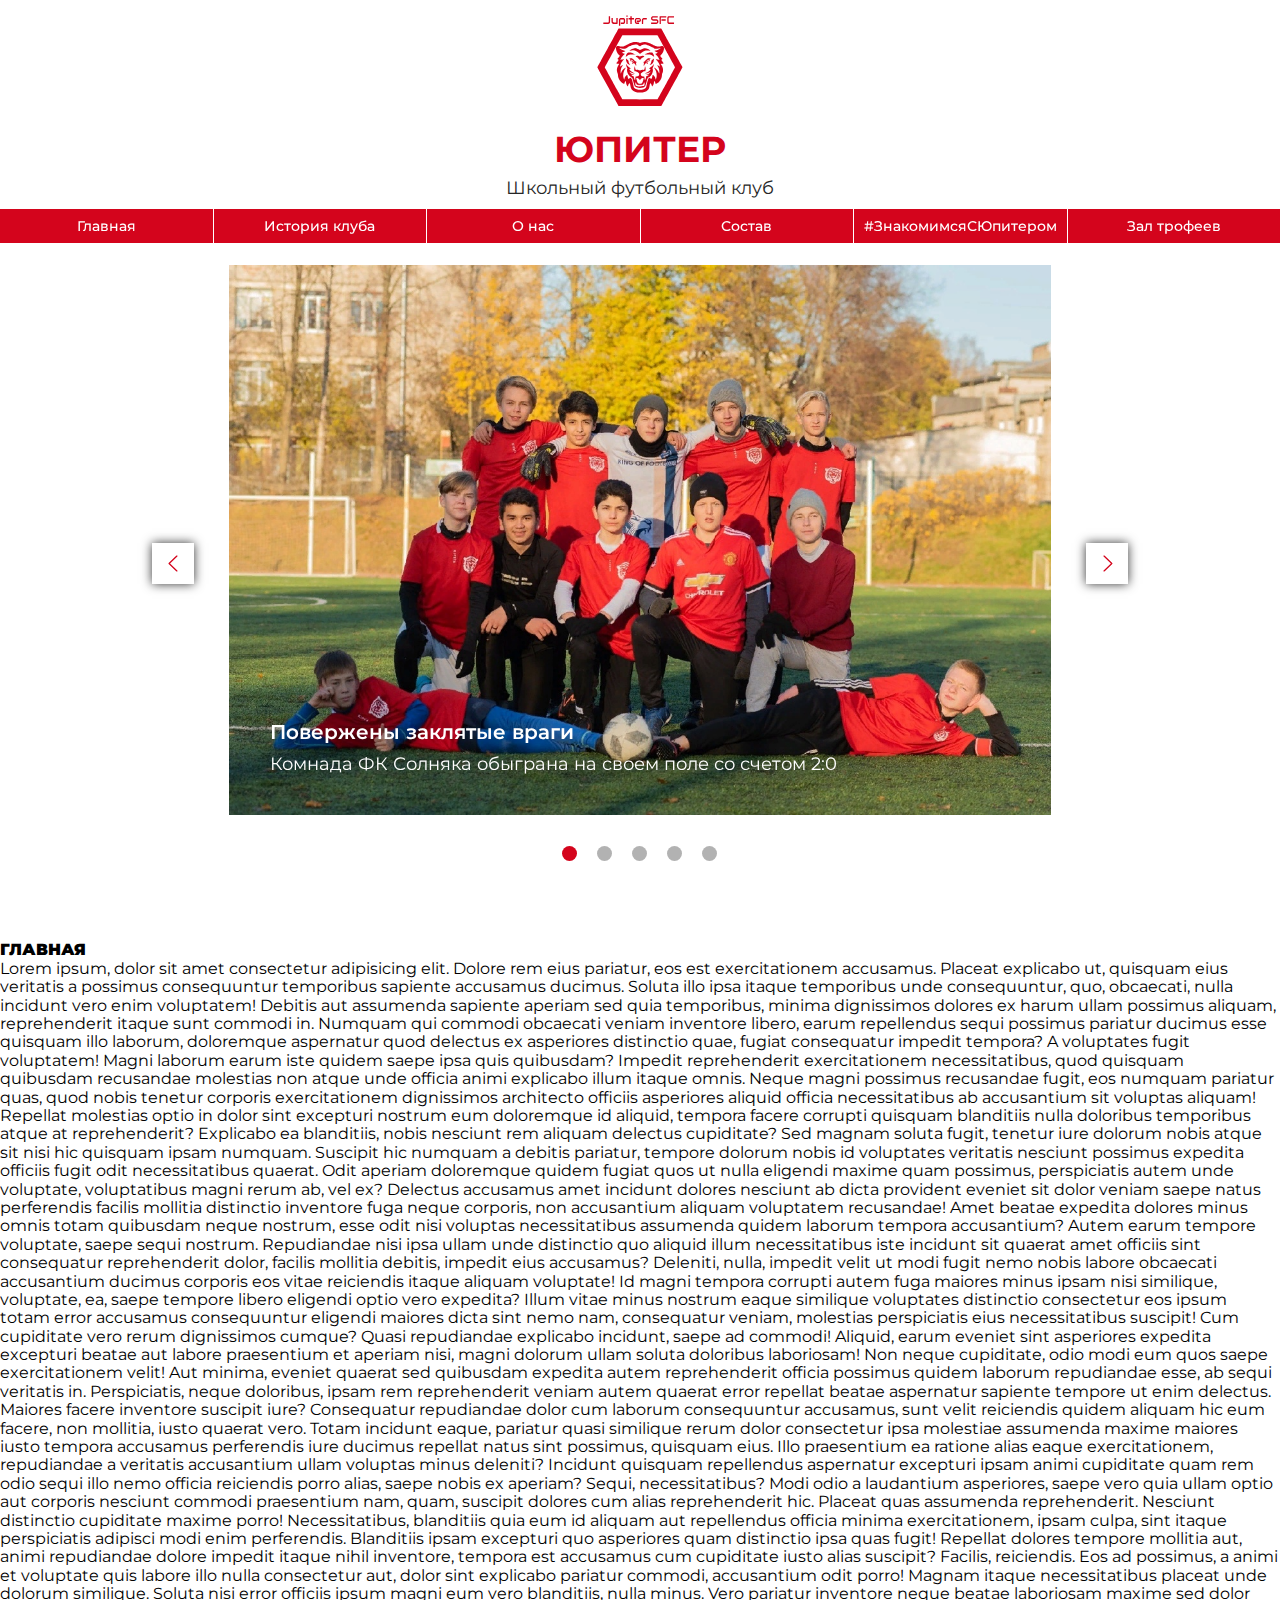
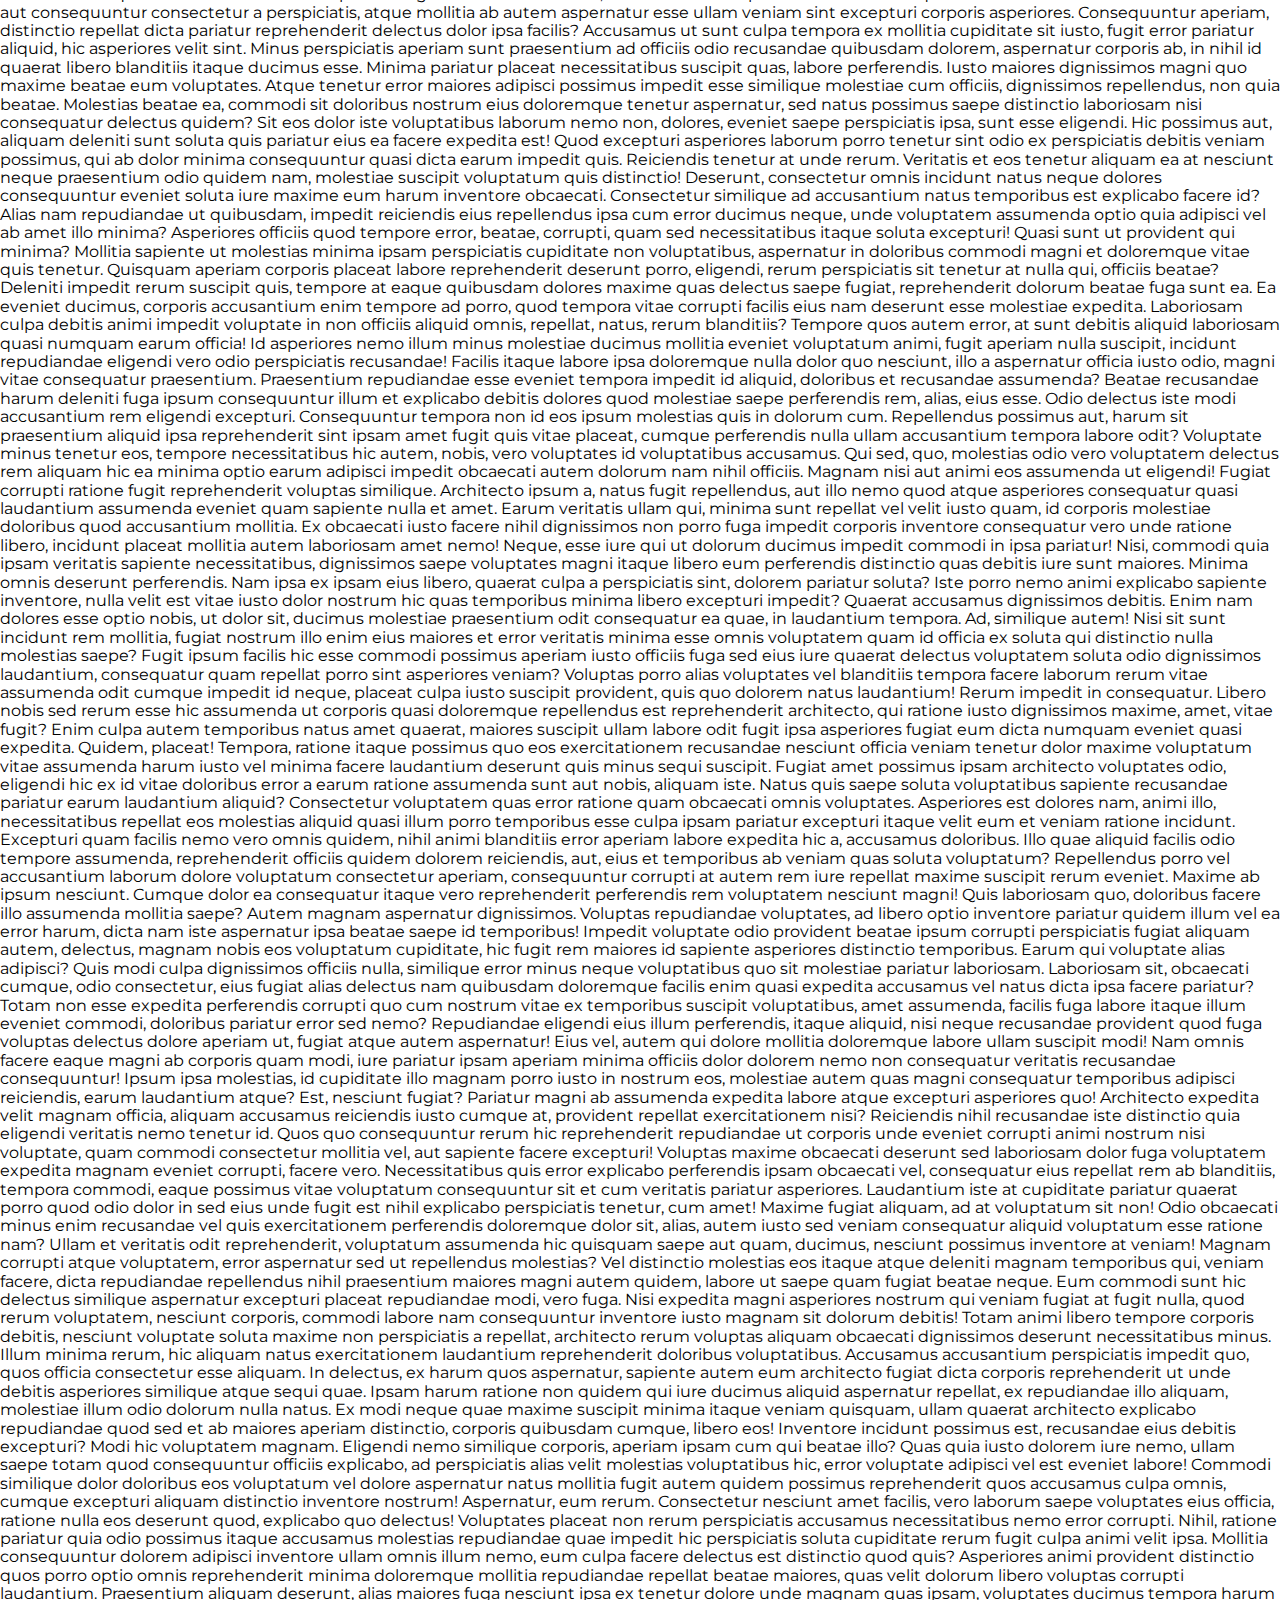
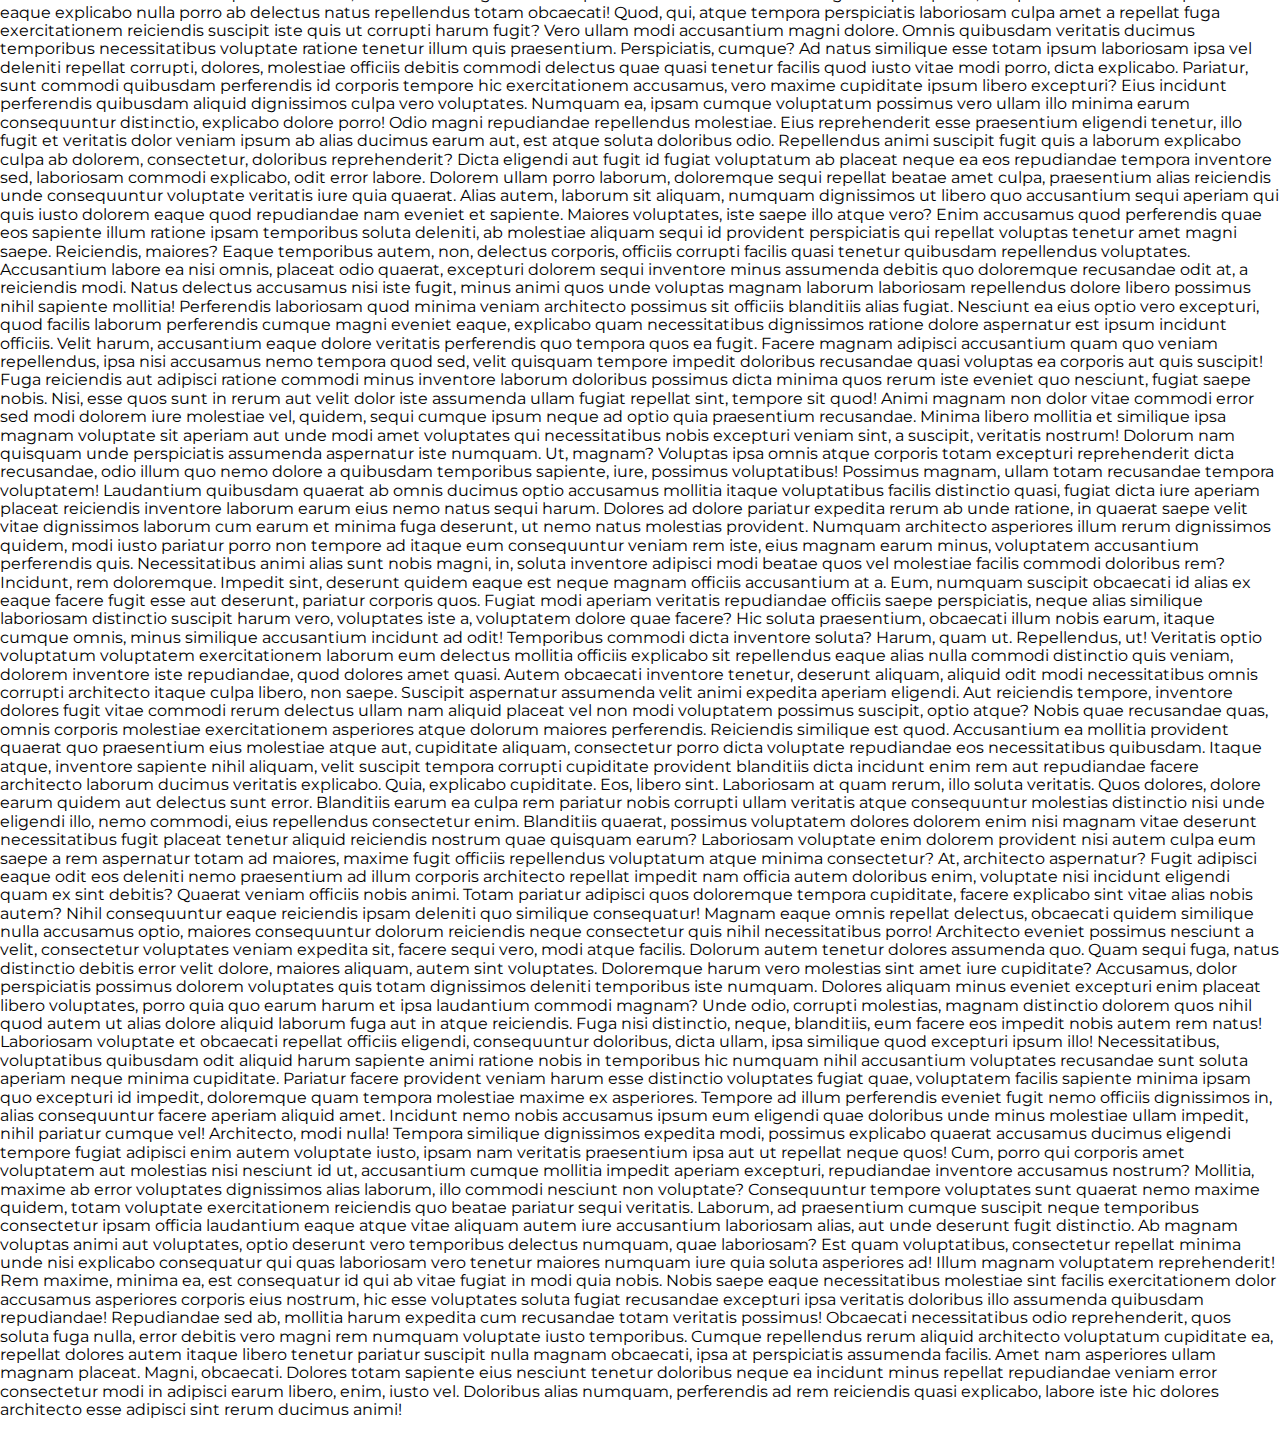
==== pages/main/index.html @ 7aaabe03 "Сделан и адаптирован слайдер" ====
<!DOCTYPE html>
<html lang="en">
<head>
   <meta charset="UTF-8">
   <meta name="viewport" content="width=device-width, initial-scale=1.0">
   <link href="https://fonts.googleapis.com/css2?family=Montserrat:wght@400;500;600&display=swap" rel="stylesheet">
   <link rel="stylesheet" href="../../css/style.css">
   <link rel="stylesheet" href="../../css/normalize.css">
   <title>ШФК "Юпитер"</title>
</head>
<body>

   <!-- Шапка -->
   <header class="header">
      <div class="container">
         <div class="header__content">
            <div class="header__logo">
               <img src="../../interface/header/images/main-logo.svg" alt='ШФК "Юпитер"'>
            </div>
            <div class="header__team-name">
               <h1>Юпитер</h1>
               <p>Школьный футбольный клуб</p>
            </div>
         </div>
      </div>
   </header>

   <!-- Навигационная панель -->
   <nav class="navbar">
      <div class="container">
         <div class="navbar__wrap">
            <div class="navbar__mobile">
               <div class="navbar__burger">
                 <span></span>
               </div>
               <div class="navbar__logo">
                  <img src="../../interface/navbar/burger-menu/images/navbar-logo.png" alt='ШФК "Юпитер"'>
               </div>
            </div>
            <div class="navbar__list">
               <a href="../main/index.html">Главная</a>
               <a href="../history/history.html">История клуба</a>
               <a href="../about/about.html">О нас</a>
               <a href="../squad/squad.html">Состав</a>
               <a href="../getting_to_know_Jupiter/getting_to_know_Jupiter.html"><div  class="navbar__big-text">#ЗнакомимсяСЮпитером</div><div class="navbar__small-text" title="#ЗнакомимсяСЮпитером">#Знакомимся...</div></a>
               <a href="../trophies/trophies.html">Зал трофеев</a>
            </div>
         </div>
      </div>
   </nav>

   <!-- Слайдер -->
   <section class="slider">
      <div class="container">
         <div class="slider__container">
            <img class="btn-left" src="images/left-arrow.svg" alt="Следующий слайд">
            <div class="slider__track">
               <div class="slider__item">
                  <a href="https://vk.com/wall-167960000_797" target="_blank">
                     <img data-lazy="images/slider_img-1.jpg" alt="">
                  </a>
                  <div class="slider__text">
                     <h1>Повержены заклятые враги</h1>
                     <span>Комнада ФК Солняка обыграна на своем поле со счетом 2:0</span>
                  </div>
               </div>
               <div class="slider__item">
                  <a href="https://vk.com/wall-167960000_797" target="_blank">
                     <img data-lazy="images/slider_img-2.jpg" alt="">
                  </a>       
                  <div class="slider__text">
                     <h1>Новость</h1>
                     <span>Текст</span>
                  </div>
               </div>
               <div class="slider__item">
                  <a href="https://vk.com/wall-167960000_797" target="_blank">
                     <img data-lazy="images/slider_img-3.jpg" alt="">
                  </a>        
                  <div class="slider__text">
                     <h1>Новость</h1>
                     <span>Текст</span>
                  </div>
               </div>
               <div class="slider__item">
                  <a href="https://vk.com/wall-167960000_797" target="_blank">
                     <img data-lazy="images/slider_img-4.jpg" alt="">
                  </a>
                  <div class="slider__text">
                     <h1>Новость</h1>
                     <span>Текст</span>
                  </div>
               </div>
               <div class="slider__item">
                  <a href="https://vk.com/wall-167960000_797" target="_blank">
                     <img data-lazy="images/slider_img-5.jpg" alt="">
                  </a>
                  <div class="slider__text">
                     <h1>Новость</h1>
                     <span>Текст</span>
                  </div>
               </div>
            </div>
            <img class="btn-right" src="images/right-arrow.svg" alt="Предыдущий слайд">
         </div>
         <div class="slider__dots-wrapper"></div>
      </div>
   </section>

   <p style="display: block; padding-top: 80px; margin-top: 0;"><b><b><b>ГЛАВНАЯ</b></b></b><br>Lorem ipsum, dolor sit amet consectetur adipisicing elit. Dolore rem eius pariatur, eos est exercitationem accusamus. Placeat explicabo ut, quisquam eius veritatis a possimus consequuntur temporibus sapiente accusamus ducimus. Soluta illo ipsa itaque temporibus unde consequuntur, quo, obcaecati, nulla incidunt vero enim voluptatem! Debitis aut assumenda sapiente aperiam sed quia temporibus, minima dignissimos dolores ex harum ullam possimus aliquam, reprehenderit itaque sunt commodi in. Numquam qui commodi obcaecati veniam inventore libero, earum repellendus sequi possimus pariatur ducimus esse quisquam illo laborum, doloremque aspernatur quod delectus ex asperiores distinctio quae, fugiat consequatur impedit tempora? A voluptates fugit voluptatem! Magni laborum earum iste quidem saepe ipsa quis quibusdam? Impedit reprehenderit exercitationem necessitatibus, quod quisquam quibusdam recusandae molestias non atque unde officia animi explicabo illum itaque omnis. Neque magni possimus recusandae fugit, eos numquam pariatur quas, quod nobis tenetur corporis exercitationem dignissimos architecto officiis asperiores aliquid officia necessitatibus ab accusantium sit voluptas aliquam! Repellat molestias optio in dolor sint excepturi nostrum eum doloremque id aliquid, tempora facere corrupti quisquam blanditiis nulla doloribus temporibus atque at reprehenderit? Explicabo ea blanditiis, nobis nesciunt rem aliquam delectus cupiditate? Sed magnam soluta fugit, tenetur iure dolorum nobis atque sit nisi hic quisquam ipsam numquam. Suscipit hic numquam a debitis pariatur, tempore dolorum nobis id voluptates veritatis nesciunt possimus expedita officiis fugit odit necessitatibus quaerat. Odit aperiam doloremque quidem fugiat quos ut nulla eligendi maxime quam possimus, perspiciatis autem unde voluptate, voluptatibus magni rerum ab, vel ex? Delectus accusamus amet incidunt dolores nesciunt ab dicta provident eveniet sit dolor veniam saepe natus perferendis facilis mollitia distinctio inventore fuga neque corporis, non accusantium aliquam voluptatem recusandae! Amet beatae expedita dolores minus omnis totam quibusdam neque nostrum, esse odit nisi voluptas necessitatibus assumenda quidem laborum tempora accusantium? Autem earum tempore voluptate, saepe sequi nostrum. Repudiandae nisi ipsa ullam unde distinctio quo aliquid illum necessitatibus iste incidunt sit quaerat amet officiis sint consequatur reprehenderit dolor, facilis mollitia debitis, impedit eius accusamus? Deleniti, nulla, impedit velit ut modi fugit nemo nobis labore obcaecati accusantium ducimus corporis eos vitae reiciendis itaque aliquam voluptate! Id magni tempora corrupti autem fuga maiores minus ipsam nisi similique, voluptate, ea, saepe tempore libero eligendi optio vero expedita? Illum vitae minus nostrum eaque similique voluptates distinctio consectetur eos ipsum totam error accusamus consequuntur eligendi maiores dicta sint nemo nam, consequatur veniam, molestias perspiciatis eius necessitatibus suscipit! Cum cupiditate vero rerum dignissimos cumque? Quasi repudiandae explicabo incidunt, saepe ad commodi! Aliquid, earum eveniet sint asperiores expedita excepturi beatae aut labore praesentium et aperiam nisi, magni dolorum ullam soluta doloribus laboriosam! Non neque cupiditate, odio modi eum quos saepe exercitationem velit! Aut minima, eveniet quaerat sed quibusdam expedita autem reprehenderit officia possimus quidem laborum repudiandae esse, ab sequi veritatis in. Perspiciatis, neque doloribus, ipsam rem reprehenderit veniam autem quaerat error repellat beatae aspernatur sapiente tempore ut enim delectus. Maiores facere inventore suscipit iure? Consequatur repudiandae dolor cum laborum consequuntur accusamus, sunt velit reiciendis quidem aliquam hic eum facere, non mollitia, iusto quaerat vero. Totam incidunt eaque, pariatur quasi similique rerum dolor consectetur ipsa molestiae assumenda maxime maiores iusto tempora accusamus perferendis iure ducimus repellat natus sint possimus, quisquam eius. Illo praesentium ea ratione alias eaque exercitationem, repudiandae a veritatis accusantium ullam voluptas minus deleniti? Incidunt quisquam repellendus aspernatur excepturi ipsam animi cupiditate quam rem odio sequi illo nemo officia reiciendis porro alias, saepe nobis ex aperiam? Sequi, necessitatibus? Modi odio a laudantium asperiores, saepe vero quia ullam optio aut corporis nesciunt commodi praesentium nam, quam, suscipit dolores cum alias reprehenderit hic. Placeat quas assumenda reprehenderit. Nesciunt distinctio cupiditate maxime porro! Necessitatibus, blanditiis quia eum id aliquam aut repellendus officia minima exercitationem, ipsam culpa, sint itaque perspiciatis adipisci modi enim perferendis. Blanditiis ipsam excepturi quo asperiores quam distinctio ipsa quas fugit! Repellat dolores tempore mollitia aut, animi repudiandae dolore impedit itaque nihil inventore, tempora est accusamus cum cupiditate iusto alias suscipit? Facilis, reiciendis. Eos ad possimus, a animi et voluptate quis labore illo nulla consectetur aut, dolor sint explicabo pariatur commodi, accusantium odit porro! Magnam itaque necessitatibus placeat unde dolorum similique. Soluta nisi error officiis ipsum magni eum vero blanditiis, nulla minus. Vero pariatur inventore neque beatae laboriosam maxime sed dolor aut consequuntur consectetur a perspiciatis, atque mollitia ab autem aspernatur esse ullam veniam sint excepturi corporis asperiores. Consequuntur aperiam, distinctio repellat dicta pariatur reprehenderit delectus dolor ipsa facilis? Accusamus ut sunt culpa tempora ex mollitia cupiditate sit iusto, fugit error pariatur aliquid, hic asperiores velit sint. Minus perspiciatis aperiam sunt praesentium ad officiis odio recusandae quibusdam dolorem, aspernatur corporis ab, in nihil id quaerat libero blanditiis itaque ducimus esse. Minima pariatur placeat necessitatibus suscipit quas, labore perferendis. Iusto maiores dignissimos magni quo maxime beatae eum voluptates. Atque tenetur error maiores adipisci possimus impedit esse similique molestiae cum officiis, dignissimos repellendus, non quia beatae. Molestias beatae ea, commodi sit doloribus nostrum eius doloremque tenetur aspernatur, sed natus possimus saepe distinctio laboriosam nisi consequatur delectus quidem? Sit eos dolor iste voluptatibus laborum nemo non, dolores, eveniet saepe perspiciatis ipsa, sunt esse eligendi. Hic possimus aut, aliquam deleniti sunt soluta quis pariatur eius ea facere expedita est! Quod excepturi asperiores laborum porro tenetur sint odio ex perspiciatis debitis veniam possimus, qui ab dolor minima consequuntur quasi dicta earum impedit quis. Reiciendis tenetur at unde rerum. Veritatis et eos tenetur aliquam ea at nesciunt neque praesentium odio quidem nam, molestiae suscipit voluptatum quis distinctio! Deserunt, consectetur omnis incidunt natus neque dolores consequuntur eveniet soluta iure maxime eum harum inventore obcaecati. Consectetur similique ad accusantium natus temporibus est explicabo facere id? Alias nam repudiandae ut quibusdam, impedit reiciendis eius repellendus ipsa cum error ducimus neque, unde voluptatem assumenda optio quia adipisci vel ab amet illo minima? Asperiores officiis quod tempore error, beatae, corrupti, quam sed necessitatibus itaque soluta excepturi! Quasi sunt ut provident qui minima? Mollitia sapiente ut molestias minima ipsam perspiciatis cupiditate non voluptatibus, aspernatur in doloribus commodi magni et doloremque vitae quis tenetur. Quisquam aperiam corporis placeat labore reprehenderit deserunt porro, eligendi, rerum perspiciatis sit tenetur at nulla qui, officiis beatae? Deleniti impedit rerum suscipit quis, tempore at eaque quibusdam dolores maxime quas delectus saepe fugiat, reprehenderit dolorum beatae fuga sunt ea. Ea eveniet ducimus, corporis accusantium enim tempore ad porro, quod tempora vitae corrupti facilis eius nam deserunt esse molestiae expedita. Laboriosam culpa debitis animi impedit voluptate in non officiis aliquid omnis, repellat, natus, rerum blanditiis? Tempore quos autem error, at sunt debitis aliquid laboriosam quasi numquam earum officia! Id asperiores nemo illum minus molestiae ducimus mollitia eveniet voluptatum animi, fugit aperiam nulla suscipit, incidunt repudiandae eligendi vero odio perspiciatis recusandae! Facilis itaque labore ipsa doloremque nulla dolor quo nesciunt, illo a aspernatur officia iusto odio, magni vitae consequatur praesentium. Praesentium repudiandae esse eveniet tempora impedit id aliquid, doloribus et recusandae assumenda? Beatae recusandae harum deleniti fuga ipsum consequuntur illum et explicabo debitis dolores quod molestiae saepe perferendis rem, alias, eius esse. Odio delectus iste modi accusantium rem eligendi excepturi. Consequuntur tempora non id eos ipsum molestias quis in dolorum cum. Repellendus possimus aut, harum sit praesentium aliquid ipsa reprehenderit sint ipsam amet fugit quis vitae placeat, cumque perferendis nulla ullam accusantium tempora labore odit? Voluptate minus tenetur eos, tempore necessitatibus hic autem, nobis, vero voluptates id voluptatibus accusamus. Qui sed, quo, molestias odio vero voluptatem delectus rem aliquam hic ea minima optio earum adipisci impedit obcaecati autem dolorum nam nihil officiis. Magnam nisi aut animi eos assumenda ut eligendi! Fugiat corrupti ratione fugit reprehenderit voluptas similique. Architecto ipsum a, natus fugit repellendus, aut illo nemo quod atque asperiores consequatur quasi laudantium assumenda eveniet quam sapiente nulla et amet. Earum veritatis ullam qui, minima sunt repellat vel velit iusto quam, id corporis molestiae doloribus quod accusantium mollitia. Ex obcaecati iusto facere nihil dignissimos non porro fuga impedit corporis inventore consequatur vero unde ratione libero, incidunt placeat mollitia autem laboriosam amet nemo! Neque, esse iure qui ut dolorum ducimus impedit commodi in ipsa pariatur! Nisi, commodi quia ipsam veritatis sapiente necessitatibus, dignissimos saepe voluptates magni itaque libero eum perferendis distinctio quas debitis iure sunt maiores. Minima omnis deserunt perferendis. Nam ipsa ex ipsam eius libero, quaerat culpa a perspiciatis sint, dolorem pariatur soluta? Iste porro nemo animi explicabo sapiente inventore, nulla velit est vitae iusto dolor nostrum hic quas temporibus minima libero excepturi impedit? Quaerat accusamus dignissimos debitis. Enim nam dolores esse optio nobis, ut dolor sit, ducimus molestiae praesentium odit consequatur ea quae, in laudantium tempora. Ad, similique autem! Nisi sit sunt incidunt rem mollitia, fugiat nostrum illo enim eius maiores et error veritatis minima esse omnis voluptatem quam id officia ex soluta qui distinctio nulla molestias saepe? Fugit ipsum facilis hic esse commodi possimus aperiam iusto officiis fuga sed eius iure quaerat delectus voluptatem soluta odio dignissimos laudantium, consequatur quam repellat porro sint asperiores veniam? Voluptas porro alias voluptates vel blanditiis tempora facere laborum rerum vitae assumenda odit cumque impedit id neque, placeat culpa iusto suscipit provident, quis quo dolorem natus laudantium! Rerum impedit in consequatur. Libero nobis sed rerum esse hic assumenda ut corporis quasi doloremque repellendus est reprehenderit architecto, qui ratione iusto dignissimos maxime, amet, vitae fugit? Enim culpa autem temporibus natus amet quaerat, maiores suscipit ullam labore odit fugit ipsa asperiores fugiat eum dicta numquam eveniet quasi expedita. Quidem, placeat! Tempora, ratione itaque possimus quo eos exercitationem recusandae nesciunt officia veniam tenetur dolor maxime voluptatum vitae assumenda harum iusto vel minima facere laudantium deserunt quis minus sequi suscipit. Fugiat amet possimus ipsam architecto voluptates odio, eligendi hic ex id vitae doloribus error a earum ratione assumenda sunt aut nobis, aliquam iste. Natus quis saepe soluta voluptatibus sapiente recusandae pariatur earum laudantium aliquid? Consectetur voluptatem quas error ratione quam obcaecati omnis voluptates. Asperiores est dolores nam, animi illo, necessitatibus repellat eos molestias aliquid quasi illum porro temporibus esse culpa ipsam pariatur excepturi itaque velit eum et veniam ratione incidunt. Excepturi quam facilis nemo vero omnis quidem, nihil animi blanditiis error aperiam labore expedita hic a, accusamus doloribus. Illo quae aliquid facilis odio tempore assumenda, reprehenderit officiis quidem dolorem reiciendis, aut, eius et temporibus ab veniam quas soluta voluptatum? Repellendus porro vel accusantium laborum dolore voluptatum consectetur aperiam, consequuntur corrupti at autem rem iure repellat maxime suscipit rerum eveniet. Maxime ab ipsum nesciunt. Cumque dolor ea consequatur itaque vero reprehenderit perferendis rem voluptatem nesciunt magni! Quis laboriosam quo, doloribus facere illo assumenda mollitia saepe? Autem magnam aspernatur dignissimos. Voluptas repudiandae voluptates, ad libero optio inventore pariatur quidem illum vel ea error harum, dicta nam iste aspernatur ipsa beatae saepe id temporibus! Impedit voluptate odio provident beatae ipsum corrupti perspiciatis fugiat aliquam autem, delectus, magnam nobis eos voluptatum cupiditate, hic fugit rem maiores id sapiente asperiores distinctio temporibus. Earum qui voluptate alias adipisci? Quis modi culpa dignissimos officiis nulla, similique error minus neque voluptatibus quo sit molestiae pariatur laboriosam. Laboriosam sit, obcaecati cumque, odio consectetur, eius fugiat alias delectus nam quibusdam doloremque facilis enim quasi expedita accusamus vel natus dicta ipsa facere pariatur? Totam non esse expedita perferendis corrupti quo cum nostrum vitae ex temporibus suscipit voluptatibus, amet assumenda, facilis fuga labore itaque illum eveniet commodi, doloribus pariatur error sed nemo? Repudiandae eligendi eius illum perferendis, itaque aliquid, nisi neque recusandae provident quod fuga voluptas delectus dolore aperiam ut, fugiat atque autem aspernatur! Eius vel, autem qui dolore mollitia doloremque labore ullam suscipit modi! Nam omnis facere eaque magni ab corporis quam modi, iure pariatur ipsam aperiam minima officiis dolor dolorem nemo non consequatur veritatis recusandae consequuntur! Ipsum ipsa molestias, id cupiditate illo magnam porro iusto in nostrum eos, molestiae autem quas magni consequatur temporibus adipisci reiciendis, earum laudantium atque? Est, nesciunt fugiat? Pariatur magni ab assumenda expedita labore atque excepturi asperiores quo! Architecto expedita velit magnam officia, aliquam accusamus reiciendis iusto cumque at, provident repellat exercitationem nisi? Reiciendis nihil recusandae iste distinctio quia eligendi veritatis nemo tenetur id. Quos quo consequuntur rerum hic reprehenderit repudiandae ut corporis unde eveniet corrupti animi nostrum nisi voluptate, quam commodi consectetur mollitia vel, aut sapiente facere excepturi! Voluptas maxime obcaecati deserunt sed laboriosam dolor fuga voluptatem expedita magnam eveniet corrupti, facere vero. Necessitatibus quis error explicabo perferendis ipsam obcaecati vel, consequatur eius repellat rem ab blanditiis, tempora commodi, eaque possimus vitae voluptatum consequuntur sit et cum veritatis pariatur asperiores. Laudantium iste at cupiditate pariatur quaerat porro quod odio dolor in sed eius unde fugit est nihil explicabo perspiciatis tenetur, cum amet! Maxime fugiat aliquam, ad at voluptatum sit non! Odio obcaecati minus enim recusandae vel quis exercitationem perferendis doloremque dolor sit, alias, autem iusto sed veniam consequatur aliquid voluptatum esse ratione nam? Ullam et veritatis odit reprehenderit, voluptatum assumenda hic quisquam saepe aut quam, ducimus, nesciunt possimus inventore at veniam! Magnam corrupti atque voluptatem, error aspernatur sed ut repellendus molestias? Vel distinctio molestias eos itaque atque deleniti magnam temporibus qui, veniam facere, dicta repudiandae repellendus nihil praesentium maiores magni autem quidem, labore ut saepe quam fugiat beatae neque. Eum commodi sunt hic delectus similique aspernatur excepturi placeat repudiandae modi, vero fuga. Nisi expedita magni asperiores nostrum qui veniam fugiat at fugit nulla, quod rerum voluptatem, nesciunt corporis, commodi labore nam consequuntur inventore iusto magnam sit dolorum debitis! Totam animi libero tempore corporis debitis, nesciunt voluptate soluta maxime non perspiciatis a repellat, architecto rerum voluptas aliquam obcaecati dignissimos deserunt necessitatibus minus. Illum minima rerum, hic aliquam natus exercitationem laudantium reprehenderit doloribus voluptatibus. Accusamus accusantium perspiciatis impedit quo, quos officia consectetur esse aliquam. In delectus, ex harum quos aspernatur, sapiente autem eum architecto fugiat dicta corporis reprehenderit ut unde debitis asperiores similique atque sequi quae. Ipsam harum ratione non quidem qui iure ducimus aliquid aspernatur repellat, ex repudiandae illo aliquam, molestiae illum odio dolorum nulla natus. Ex modi neque quae maxime suscipit minima itaque veniam quisquam, ullam quaerat architecto explicabo repudiandae quod sed et ab maiores aperiam distinctio, corporis quibusdam cumque, libero eos! Inventore incidunt possimus est, recusandae eius debitis excepturi? Modi hic voluptatem magnam. Eligendi nemo similique corporis, aperiam ipsam cum qui beatae illo? Quas quia iusto dolorem iure nemo, ullam saepe totam quod consequuntur officiis explicabo, ad perspiciatis alias velit molestias voluptatibus hic, error voluptate adipisci vel est eveniet labore! Commodi similique dolor doloribus eos voluptatum vel dolore aspernatur natus mollitia fugit autem quidem possimus reprehenderit quos accusamus culpa omnis, cumque excepturi aliquam distinctio inventore nostrum! Aspernatur, eum rerum. Consectetur nesciunt amet facilis, vero laborum saepe voluptates eius officia, ratione nulla eos deserunt quod, explicabo quo delectus! Voluptates placeat non rerum perspiciatis accusamus necessitatibus nemo error corrupti. Nihil, ratione pariatur quia odio possimus itaque accusamus molestias repudiandae quae impedit hic perspiciatis soluta cupiditate rerum fugit culpa animi velit ipsa. Mollitia consequuntur dolorem adipisci inventore ullam omnis illum nemo, eum culpa facere delectus est distinctio quod quis? Asperiores animi provident distinctio quos porro optio omnis reprehenderit minima doloremque mollitia repudiandae repellat beatae maiores, quas velit dolorum libero voluptas corrupti laudantium. Praesentium aliquam deserunt, alias maiores fuga nesciunt ipsa ex tenetur dolore unde magnam quas ipsam, voluptates ducimus tempora harum eaque explicabo nulla porro ab delectus natus repellendus totam obcaecati! Quod, qui, atque tempora perspiciatis laboriosam culpa amet a repellat fuga exercitationem reiciendis suscipit iste quis ut corrupti harum fugit? Vero ullam modi accusantium magni dolore. Omnis quibusdam veritatis ducimus temporibus necessitatibus voluptate ratione tenetur illum quis praesentium. Perspiciatis, cumque? Ad natus similique esse totam ipsum laboriosam ipsa vel deleniti repellat corrupti, dolores, molestiae officiis debitis commodi delectus quae quasi tenetur facilis quod iusto vitae modi porro, dicta explicabo. Pariatur, sunt commodi quibusdam perferendis id corporis tempore hic exercitationem accusamus, vero maxime cupiditate ipsum libero excepturi? Eius incidunt perferendis quibusdam aliquid dignissimos culpa vero voluptates. Numquam ea, ipsam cumque voluptatum possimus vero ullam illo minima earum consequuntur distinctio, explicabo dolore porro! Odio magni repudiandae repellendus molestiae. Eius reprehenderit esse praesentium eligendi tenetur, illo fugit et veritatis dolor veniam ipsum ab alias ducimus earum aut, est atque soluta doloribus odio. Repellendus animi suscipit fugit quis a laborum explicabo culpa ab dolorem, consectetur, doloribus reprehenderit? Dicta eligendi aut fugit id fugiat voluptatum ab placeat neque ea eos repudiandae tempora inventore sed, laboriosam commodi explicabo, odit error labore. Dolorem ullam porro laborum, doloremque sequi repellat beatae amet culpa, praesentium alias reiciendis unde consequuntur voluptate veritatis iure quia quaerat. Alias autem, laborum sit aliquam, numquam dignissimos ut libero quo accusantium sequi aperiam qui quis iusto dolorem eaque quod repudiandae nam eveniet et sapiente. Maiores voluptates, iste saepe illo atque vero? Enim accusamus quod perferendis quae eos sapiente illum ratione ipsam temporibus soluta deleniti, ab molestiae aliquam sequi id provident perspiciatis qui repellat voluptas tenetur amet magni saepe. Reiciendis, maiores? Eaque temporibus autem, non, delectus corporis, officiis corrupti facilis quasi tenetur quibusdam repellendus voluptates. Accusantium labore ea nisi omnis, placeat odio quaerat, excepturi dolorem sequi inventore minus assumenda debitis quo doloremque recusandae odit at, a reiciendis modi. Natus delectus accusamus nisi iste fugit, minus animi quos unde voluptas magnam laborum laboriosam repellendus dolore libero possimus nihil sapiente mollitia! Perferendis laboriosam quod minima veniam architecto possimus sit officiis blanditiis alias fugiat. Nesciunt ea eius optio vero excepturi, quod facilis laborum perferendis cumque magni eveniet eaque, explicabo quam necessitatibus dignissimos ratione dolore aspernatur est ipsum incidunt officiis. Velit harum, accusantium eaque dolore veritatis perferendis quo tempora quos ea fugit. Facere magnam adipisci accusantium quam quo veniam repellendus, ipsa nisi accusamus nemo tempora quod sed, velit quisquam tempore impedit doloribus recusandae quasi voluptas ea corporis aut quis suscipit! Fuga reiciendis aut adipisci ratione commodi minus inventore laborum doloribus possimus dicta minima quos rerum iste eveniet quo nesciunt, fugiat saepe nobis. Nisi, esse quos sunt in rerum aut velit dolor iste assumenda ullam fugiat repellat sint, tempore sit quod! Animi magnam non dolor vitae commodi error sed modi dolorem iure molestiae vel, quidem, sequi cumque ipsum neque ad optio quia praesentium recusandae. Minima libero mollitia et similique ipsa magnam voluptate sit aperiam aut unde modi amet voluptates qui necessitatibus nobis excepturi veniam sint, a suscipit, veritatis nostrum! Dolorum nam quisquam unde perspiciatis assumenda aspernatur iste numquam. Ut, magnam? Voluptas ipsa omnis atque corporis totam excepturi reprehenderit dicta recusandae, odio illum quo nemo dolore a quibusdam temporibus sapiente, iure, possimus voluptatibus! Possimus magnam, ullam totam recusandae tempora voluptatem! Laudantium quibusdam quaerat ab omnis ducimus optio accusamus mollitia itaque voluptatibus facilis distinctio quasi, fugiat dicta iure aperiam placeat reiciendis inventore laborum earum eius nemo natus sequi harum. Dolores ad dolore pariatur expedita rerum ab unde ratione, in quaerat saepe velit vitae dignissimos laborum cum earum et minima fuga deserunt, ut nemo natus molestias provident. Numquam architecto asperiores illum rerum dignissimos quidem, modi iusto pariatur porro non tempore ad itaque eum consequuntur veniam rem iste, eius magnam earum minus, voluptatem accusantium perferendis quis. Necessitatibus animi alias sunt nobis magni, in, soluta inventore adipisci modi beatae quos vel molestiae facilis commodi doloribus rem? Incidunt, rem doloremque. Impedit sint, deserunt quidem eaque est neque magnam officiis accusantium at a. Eum, numquam suscipit obcaecati id alias ex eaque facere fugit esse aut deserunt, pariatur corporis quos. Fugiat modi aperiam veritatis repudiandae officiis saepe perspiciatis, neque alias similique laboriosam distinctio suscipit harum vero, voluptates iste a, voluptatem dolore quae facere? Hic soluta praesentium, obcaecati illum nobis earum, itaque cumque omnis, minus similique accusantium incidunt ad odit! Temporibus commodi dicta inventore soluta? Harum, quam ut. Repellendus, ut! Veritatis optio voluptatum voluptatem exercitationem laborum eum delectus mollitia officiis explicabo sit repellendus eaque alias nulla commodi distinctio quis veniam, dolorem inventore iste repudiandae, quod dolores amet quasi. Autem obcaecati inventore tenetur, deserunt aliquam, aliquid odit modi necessitatibus omnis corrupti architecto itaque culpa libero, non saepe. Suscipit aspernatur assumenda velit animi expedita aperiam eligendi. Aut reiciendis tempore, inventore dolores fugit vitae commodi rerum delectus ullam nam aliquid placeat vel non modi voluptatem possimus suscipit, optio atque? Nobis quae recusandae quas, omnis corporis molestiae exercitationem asperiores atque dolorum maiores perferendis. Reiciendis similique est quod. Accusantium ea mollitia provident quaerat quo praesentium eius molestiae atque aut, cupiditate aliquam, consectetur porro dicta voluptate repudiandae eos necessitatibus quibusdam. Itaque atque, inventore sapiente nihil aliquam, velit suscipit tempora corrupti cupiditate provident blanditiis dicta incidunt enim rem aut repudiandae facere architecto laborum ducimus veritatis explicabo. Quia, explicabo cupiditate. Eos, libero sint. Laboriosam at quam rerum, illo soluta veritatis. Quos dolores, dolore earum quidem aut delectus sunt error. Blanditiis earum ea culpa rem pariatur nobis corrupti ullam veritatis atque consequuntur molestias distinctio nisi unde eligendi illo, nemo commodi, eius repellendus consectetur enim. Blanditiis quaerat, possimus voluptatem dolores dolorem enim nisi magnam vitae deserunt necessitatibus fugit placeat tenetur aliquid reiciendis nostrum quae quisquam earum? Laboriosam voluptate enim dolorem provident nisi autem culpa eum saepe a rem aspernatur totam ad maiores, maxime fugit officiis repellendus voluptatum atque minima consectetur? At, architecto aspernatur? Fugit adipisci eaque odit eos deleniti nemo praesentium ad illum corporis architecto repellat impedit nam officia autem doloribus enim, voluptate nisi incidunt eligendi quam ex sint debitis? Quaerat veniam officiis nobis animi. Totam pariatur adipisci quos doloremque tempora cupiditate, facere explicabo sint vitae alias nobis autem? Nihil consequuntur eaque reiciendis ipsam deleniti quo similique consequatur! Magnam eaque omnis repellat delectus, obcaecati quidem similique nulla accusamus optio, maiores consequuntur dolorum reiciendis neque consectetur quis nihil necessitatibus porro! Architecto eveniet possimus nesciunt a velit, consectetur voluptates veniam expedita sit, facere sequi vero, modi atque facilis. Dolorum autem tenetur dolores assumenda quo. Quam sequi fuga, natus distinctio debitis error velit dolore, maiores aliquam, autem sint voluptates. Doloremque harum vero molestias sint amet iure cupiditate? Accusamus, dolor perspiciatis possimus dolorem voluptates quis totam dignissimos deleniti temporibus iste numquam. Dolores aliquam minus eveniet excepturi enim placeat libero voluptates, porro quia quo earum harum et ipsa laudantium commodi magnam? Unde odio, corrupti molestias, magnam distinctio dolorem quos nihil quod autem ut alias dolore aliquid laborum fuga aut in atque reiciendis. Fuga nisi distinctio, neque, blanditiis, eum facere eos impedit nobis autem rem natus! Laboriosam voluptate et obcaecati repellat officiis eligendi, consequuntur doloribus, dicta ullam, ipsa similique quod excepturi ipsum illo! Necessitatibus, voluptatibus quibusdam odit aliquid harum sapiente animi ratione nobis in temporibus hic numquam nihil accusantium voluptates recusandae sunt soluta aperiam neque minima cupiditate. Pariatur facere provident veniam harum esse distinctio voluptates fugiat quae, voluptatem facilis sapiente minima ipsam quo excepturi id impedit, doloremque quam tempora molestiae maxime ex asperiores. Tempore ad illum perferendis eveniet fugit nemo officiis dignissimos in, alias consequuntur facere aperiam aliquid amet. Incidunt nemo nobis accusamus ipsum eum eligendi quae doloribus unde minus molestiae ullam impedit, nihil pariatur cumque vel! Architecto, modi nulla! Tempora similique dignissimos expedita modi, possimus explicabo quaerat accusamus ducimus eligendi tempore fugiat adipisci enim autem voluptate iusto, ipsam nam veritatis praesentium ipsa aut ut repellat neque quos! Cum, porro qui corporis amet voluptatem aut molestias nisi nesciunt id ut, accusantium cumque mollitia impedit aperiam excepturi, repudiandae inventore accusamus nostrum? Mollitia, maxime ab error voluptates dignissimos alias laborum, illo commodi nesciunt non voluptate? Consequuntur tempore voluptates sunt quaerat nemo maxime quidem, totam voluptate exercitationem reiciendis quo beatae pariatur sequi veritatis. Laborum, ad praesentium cumque suscipit neque temporibus consectetur ipsam officia laudantium eaque atque vitae aliquam autem iure accusantium laboriosam alias, aut unde deserunt fugit distinctio. Ab magnam voluptas animi aut voluptates, optio deserunt vero temporibus delectus numquam, quae laboriosam? Est quam voluptatibus, consectetur repellat minima unde nisi explicabo consequatur qui quas laboriosam vero tenetur maiores numquam iure quia soluta asperiores ad! Illum magnam voluptatem reprehenderit! Rem maxime, minima ea, est consequatur id qui ab vitae fugiat in modi quia nobis. Nobis saepe eaque necessitatibus molestiae sint facilis exercitationem dolor accusamus asperiores corporis eius nostrum, hic esse voluptates soluta fugiat recusandae excepturi ipsa veritatis doloribus illo assumenda quibusdam repudiandae! Repudiandae sed ab, mollitia harum expedita cum recusandae totam veritatis possimus! Obcaecati necessitatibus odio reprehenderit, quos soluta fuga nulla, error debitis vero magni rem numquam voluptate iusto temporibus. Cumque repellendus rerum aliquid architecto voluptatum cupiditate ea, repellat dolores autem itaque libero tenetur pariatur suscipit nulla magnam obcaecati, ipsa at perspiciatis assumenda facilis. Amet nam asperiores ullam magnam placeat. Magni, obcaecati. Dolores totam sapiente eius nesciunt tenetur doloribus neque ea incidunt minus repellat repudiandae veniam error consectetur modi in adipisci earum libero, enim, iusto vel. Doloribus alias numquam, perferendis ad rem reiciendis quasi explicabo, labore iste hic dolores architecto esse adipisci sint rerum ducimus animi!</p>

   <!-- Jquery -->
   <script src="https://ajax.googleapis.com/ajax/libs/jquery/3.5.1/jquery.min.js"></script>

   <!-- Скрипт для меню-бургера -->
   <script src="../../interface/navbar/burger-menu/settings.js"></script>

   <!-- Скрипты для слайдера -->
   <script src="slider/slick.min.js"></script>
   <script type="text/javascript" src="slider/slider.js"></script>

</body>
</html>
---- css/style.css ----
* {
  box-sizing: border-box;
}

body {
  font-family: 'Montserrat', sans-serif;
}

.container {
  max-width: 1306px;
  margin: auto;
}

@media (max-width: 1024px) {
  .container {
    max-width: 960px;
  }
}

@media (max-width: 972px) {
  .container {
    max-width: 900px;
  }
}

@media (max-width: 768px) {
  .container {
    max-width: 700px;
  }
}

.header__content {
  display: flex;
  flex-direction: column;
  align-items: center;
  padding-top: 15px;
}

.header__team-name {
  display: flex;
  flex-direction: column;
  align-items: center;
  margin-top: 19px;
}

.header__team-name h1 {
  margin: 0;
  font-size: 36px;
  color: #D4041C;
  text-transform: uppercase;
}

.header__team-name p {
  margin: 0;
  margin-top: 7px;
  font-size: 18px;
  color: #262626;
}

@media (max-width: 426px) {
  .header__content {
    display: none;
    padding-top: 0;
  }
}

/*@media (max-width: 320px) {
   .header__content {
      .header__team-name {
         margin-top: 10px;
         h1 {
            font-size: 30px;
         }
         p {
            margin-top: 2px;
            font-size: 15px;
         }
      }
   }
}*/
.navbar {
  position: sticky;
  top: 0;
  z-index: 2;
}

.navbar .navbar__wrap {
  margin-top: 11px;
}

.navbar .navbar__wrap .navbar__mobile {
  display: none;
}

.navbar .navbar__wrap .navbar__list {
  display: flex;
  justify-content: space-between;
}

.navbar .navbar__wrap .navbar__list a {
  width: 100%;
  height: 34px;
  background: #D4041C;
  cursor: pointer;
  display: flex;
  justify-content: center;
  align-items: center;
  text-decoration: none;
  font-weight: 500;
  font-size: 14px;
  color: white;
  margin-left: 1px;
}

.navbar .navbar__wrap .navbar__list a .navbar__small-text {
  display: none;
}

.navbar .navbar__wrap .navbar__list a:first-child {
  margin-left: 0;
}

@media (max-width: 1024px) {
  .navbar .navbar__wrap .navbar__list a {
    font-size: 14px;
  }
  .navbar .navbar__wrap .navbar__list a .navbar__small-text {
    display: block;
  }
  .navbar .navbar__wrap .navbar__list a .navbar__big-text {
    display: none;
  }
}

@media (max-width: 972px) {
  .navbar .navbar__wrap .navbar__list a {
    font-size: 14px;
  }
}

@media (max-width: 768px) {
  .navbar .navbar__wrap .navbar__list a {
    width: 116px;
    font-size: 13px;
  }
}

@media (max-width: 617px) {
  .navbar .navbar__wrap .navbar__list a {
    font-size: 12px;
  }
}

@media (max-width: 426px) {
  .navbar .navbar__wrap {
    margin-top: 0;
    display: flex;
    justify-content: space-between;
    flex-direction: column;
  }
  .navbar .navbar__wrap .navbar__mobile {
    position: fixed;
    width: 100%;
    top: 0;
    left: 0;
    z-index: 10;
    display: flex;
    justify-content: space-between;
    height: 80px;
    background-color: #D4041C;
  }
  .navbar .navbar__wrap .navbar__mobile .navbar__burger {
    display: block;
    width: 20px;
    height: 20px;
    margin-top: 30px;
    margin-left: 33px;
  }
  .navbar .navbar__wrap .navbar__mobile .navbar__burger span {
    background-color: white;
    position: absolute;
    width: 100%;
    height: 4px;
    width: 35px;
    left: 20px;
    z-index: 1;
    transition: all 0.3s ease 0s;
    top: 40px;
  }
  .navbar .navbar__wrap .navbar__mobile .navbar__burger:after,
  .navbar .navbar__wrap .navbar__mobile .navbar__burger:before {
    content: "";
    background-color: white;
    position: absolute;
    width: 100%;
    height: 4px;
    width: 35px;
    left: 20px;
    z-index: 1;
    transition: all 0.3s ease 0s;
  }
  .navbar .navbar__wrap .navbar__mobile .navbar__burger:before {
    top: 30px;
  }
  .navbar .navbar__wrap .navbar__mobile .navbar__burger:after {
    top: 50px;
  }
  .navbar .navbar__wrap .navbar__mobile .navbar__burger--active:before {
    transform: rotate(45deg);
    top: 40px;
  }
  .navbar .navbar__wrap .navbar__mobile .navbar__burger--active:after {
    transform: rotate(-45deg);
    top: 40px;
  }
  .navbar .navbar__wrap .navbar__mobile .navbar__burger--active span {
    transform: scale(0);
  }
  .navbar .navbar__wrap .navbar__mobile .navbar__logo {
    margin: auto;
    margin-right: 20px;
  }
  .navbar .navbar__wrap .navbar__mobile .navbar__logo img {
    height: 80px;
    width: 57px;
  }
  .navbar .navbar__wrap .navbar__list {
    display: flex;
    width: 100%;
    top: -100%;
    flex-direction: column;
    position: fixed;
    transition: all 0.3s ease 0s;
  }
  .navbar .navbar__wrap .navbar__list a {
    border-top: 2px solid white;
    width: 100%;
  }
  .navbar .navbar__wrap .navbar__list a .navbar__small-text {
    display: none;
  }
  .navbar .navbar__wrap .navbar__list a .navbar__big-text {
    display: block;
  }
  .navbar .navbar__wrap .navbar__list--active {
    top: 80px;
  }
}

body.lock {
  overflow: hidden;
}

/* Slider */
.slick-slider {
  position: relative;
  display: block;
  box-sizing: border-box;
  -webkit-touch-callout: none;
  user-select: none;
  touch-action: pan-y;
  -webkit-tap-highlight-color: transparent;
}

.slick-list {
  position: relative;
  overflow: hidden;
  display: block;
  margin: 0;
  padding: 0;
}

.slick-list:focus {
  outline: none;
}

.slick-list.dragging {
  cursor: pointer;
  cursor: hand;
}

.slick-slider .slick-track,
.slick-slider .slick-list {
  transform: translate3d(0, 0, 0);
}

.slick-track {
  position: relative;
  left: 0;
  top: 0;
  display: block;
  margin-left: auto;
  margin-right: auto;
}

.slick-track:before, .slick-track:after {
  content: "";
  display: table;
}

.slick-track:after {
  clear: both;
}

.slick-loading .slick-track {
  visibility: hidden;
}

.slick-slide {
  float: left;
  height: 100%;
  min-height: 1px;
  display: none;
}

[dir="rtl"] .slick-slide {
  float: right;
}

.slick-slide img {
  display: block;
}

.slick-slide.slick-loading img {
  display: none;
}

.slick-slide.dragging img {
  pointer-events: none;
}

.slick-initialized .slick-slide {
  display: block;
}

.slick-loading .slick-slide {
  visibility: hidden;
}

.slick-vertical .slick-slide {
  display: block;
  height: auto;
  border: 1px solid transparent;
}

.slick-arrow.slick-hidden {
  display: none;
}

.slider .container .slider__container {
  max-width: 1100px;
  margin: 0 auto;
  margin-top: 22px;
  display: flex;
  justify-content: center;
  align-items: center;
}

.slider .container .slider__container .btn-left,
.slider .container .slider__container .btn-right {
  height: 6.3%;
  width: 3.75%;
  cursor: pointer;
  box-shadow: 0px 0px 10px rgba(0, 0, 0, 0.8);
}

.slider .container .slider__container .btn-left {
  margin-right: 35px;
}

.slider .container .slider__container .btn-right {
  margin-left: 35px;
}

.slider .container .slider__container .slider__dots-wrapper {
  display: flex;
  justify-content: center;
  align-items: center;
  padding: 0;
  margin: 0;
  margin-top: 10px;
}

.slider .container .slider__container .slider__dots-wrapper li {
  list-style: none;
  margin: 0 10px;
}

.slider .container .slider__container .slider__dots-wrapper li button {
  cursor: pointer;
  font-size: 0;
  width: 15px;
  height: 15px;
  background-color: rgba(0, 0, 0, 0.3);
  border-radius: 50%;
  border: none;
  outline: none;
}

.slider .container .slider__container .slider__dots-wrapper .slick-active button {
  background-color: #D4041C;
}

.slider .container .slider__container .slider__track {
  width: 74.8%;
  height: 80%;
}

.slider .container .slider__container .slider__track .slick-list {
  width: 100%;
  height: 100%;
}

.slider .container .slider__container .slider__track .slick-list .slick-track {
  width: 100%;
  height: 100%;
}

.slider .container .slider__container .slider__track .slick-list .slick-track .slider__item {
  position: relative;
  width: 100%;
  height: 100%;
}

.slider .container .slider__container .slider__track .slick-list .slick-track .slider__item img {
  width: 100%;
  height: 100%;
}

.slider .container .slider__container .slider__track .slick-list .slick-track .slider__item .slider__text {
  color: white;
  position: absolute;
  top: 83%;
  left: 5%;
}

.slider .container .slider__container .slider__track .slick-list .slick-track .slider__item .slider__text h1 {
  font-weight: 600;
  font-size: 20px;
  margin: 0;
}

.slider .container .slider__container .slider__track .slick-list .slick-track .slider__item .slider__text span {
  display: block;
  margin-top: 10px;
  font-size: 18px;
}

@media (max-width: 1024px) {
  .slider .container .slider__container .slider__track .slick-list .slick-track .slider__item .slider__text h1 {
    font-size: 18px;
  }
  .slider .container .slider__container .slider__track .slick-list .slick-track .slider__item .slider__text span {
    font-size: 16px;
  }
}

@media (max-width: 768px) {
  .slider .container .slider__container .slider__track .slick-list .slick-track .slider__item .slider__text {
    top: 78%;
  }
  .slider .container .slider__container .slider__track .slick-list .slick-track .slider__item .slider__text h1 {
    font-size: 16px;
  }
  .slider .container .slider__container .slider__track .slick-list .slick-track .slider__item .slider__text span {
    font-size: 14px;
  }
}

@media (max-width: 426px) {
  .slider .container .slider__container {
    margin-top: 100px;
  }
  .slider .container .slider__container .btn-left,
  .slider .container .slider__container .btn-right {
    display: none;
  }
  .slider .container .slider__container .slick-arrow {
    display: none;
  }
  .slider .container .slider__container .slider__track {
    width: 100%;
  }
  .slider .container .slider__container .slider__track .slick-list .slick-track .slider__item .slider__text {
    top: 68%;
  }
  .slider .container .slider__container .slider__track .slick-list .slick-track .slider__item .slider__text h1 {
    font-size: 14px;
  }
  .slider .container .slider__container .slider__track .slick-list .slick-track .slider__item .slider__text span {
    font-size: 12px;
  }
}

/*
@media (max-width: 376px) {
   .slider {
      .container {
         .slider__track {
            .slider__item {
               .slider__text {
                  top: 65%;
               }
            }
         }
      }
   }
}

@media (max-width: 320px) {
   .slider {
      .container {
         .slider__track {
            .slider__item {
               .slider__text {
                  top: 60%;
               }
            }
         }
      }
   }
}
*/
/*# sourceMappingURL=style.css.map */
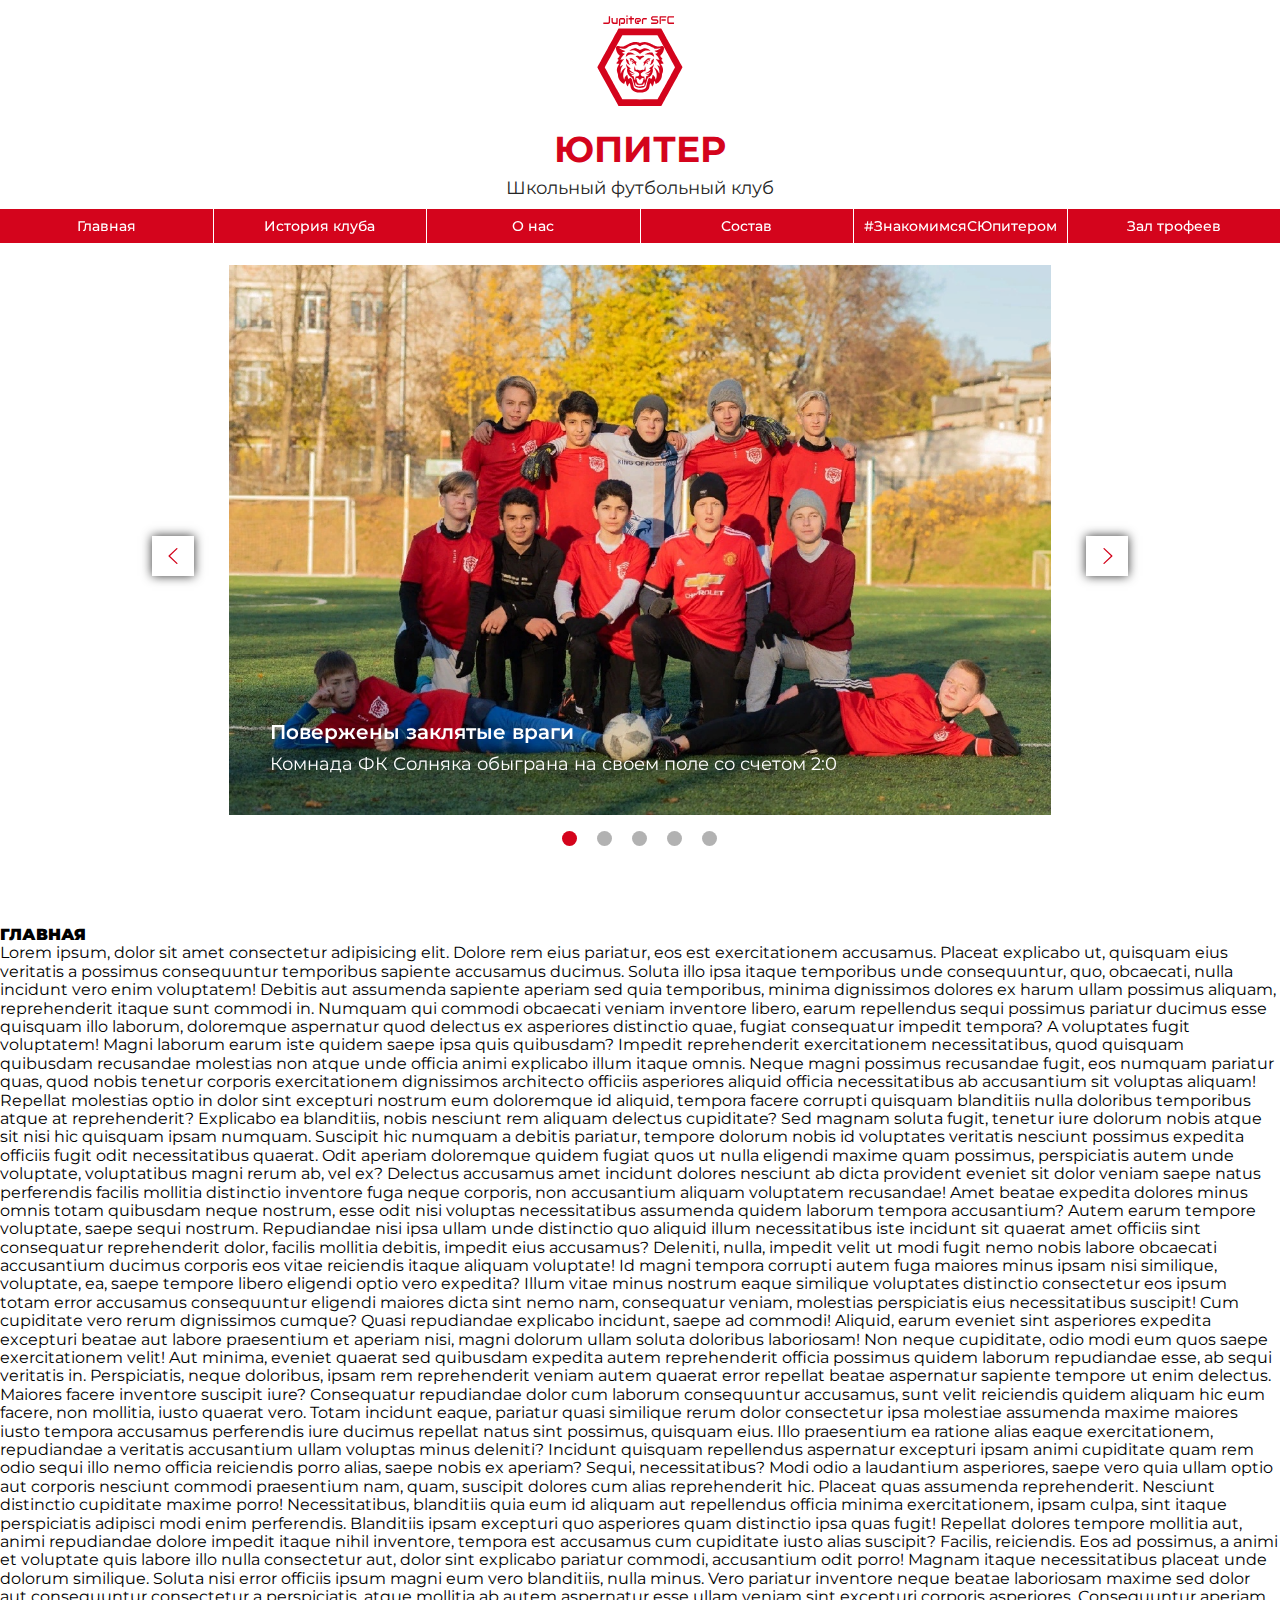
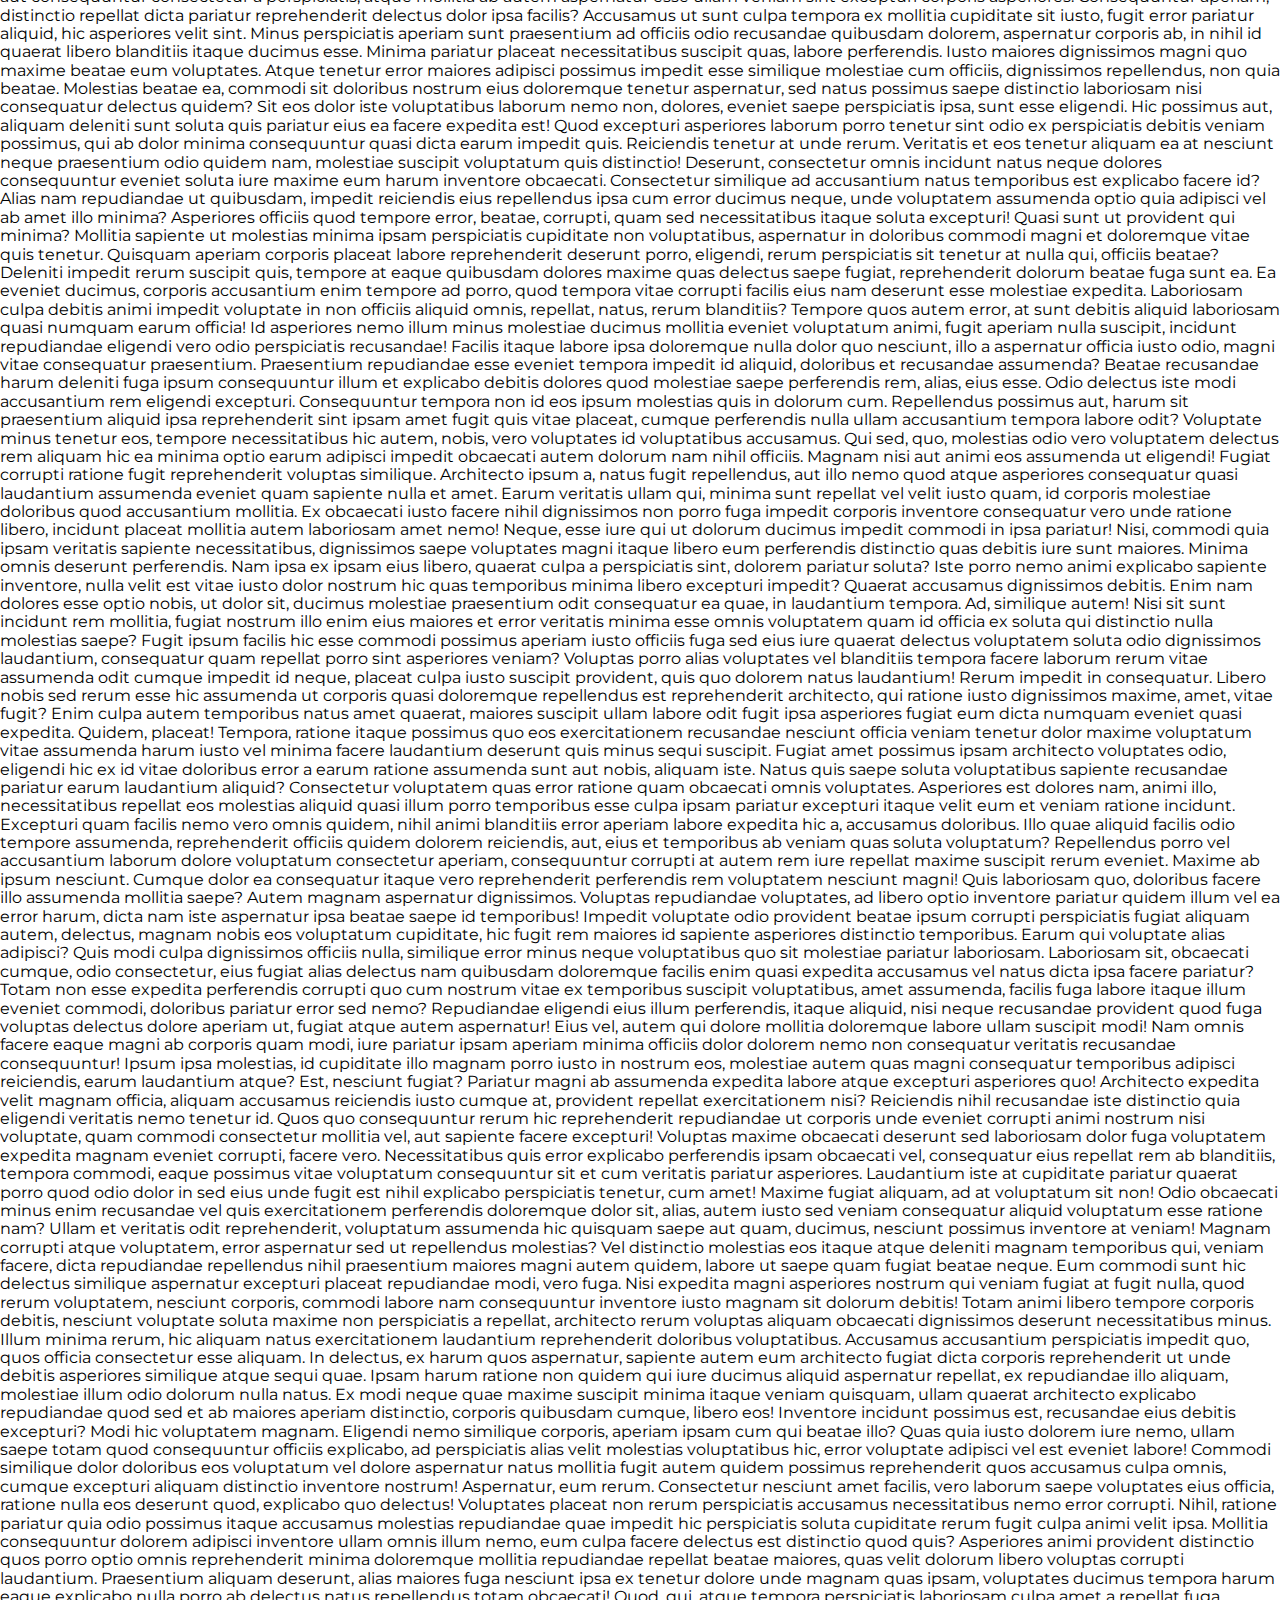
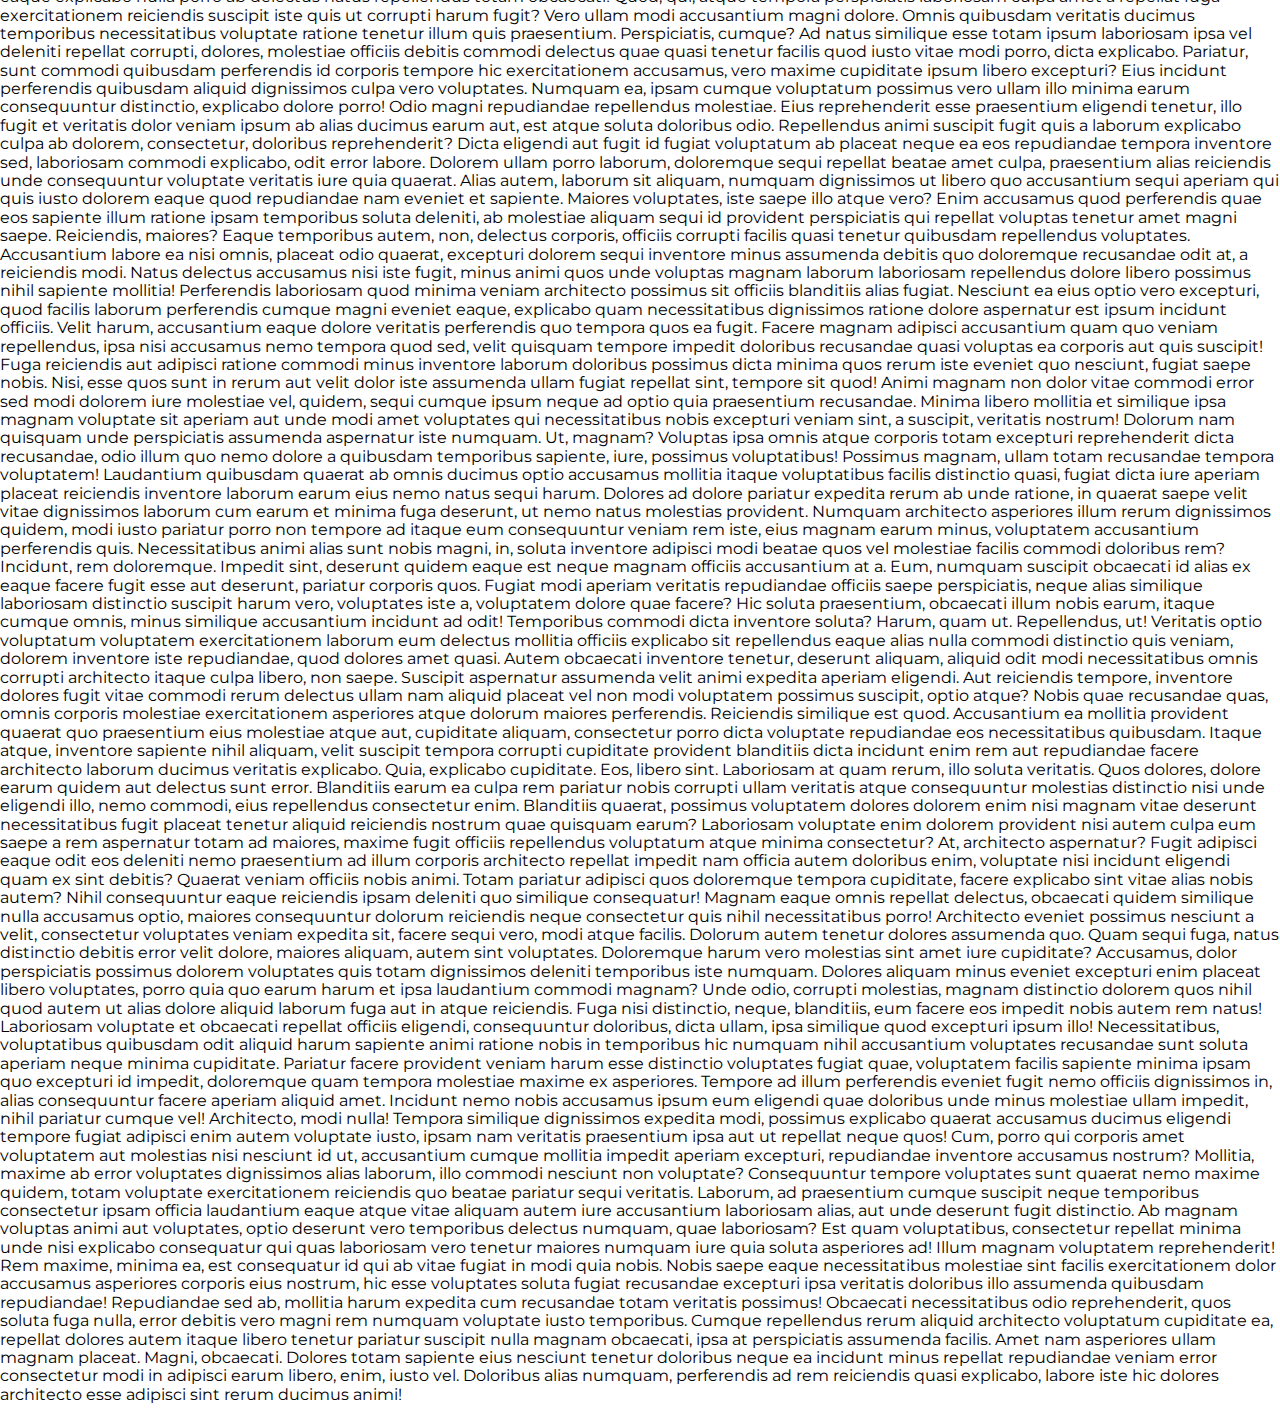
==== commit d6647de2: "Пофиксины баги предыдущего коммита" ====
--- a/pages/main/index.html
+++ b/pages/main/index.html
@@ -57,7 +57,7 @@
             <div class="slider__track">
                <div class="slider__item">
                   <a href="https://vk.com/wall-167960000_797" target="_blank">
-                     <img data-lazy="images/slider_img-1.jpg" alt="">
+                     <img src="images/slider_img-1.jpg" alt="">
                   </a>
                   <div class="slider__text">
                      <h1>Повержены заклятые враги</h1>
@@ -66,7 +66,7 @@
                </div>
                <div class="slider__item">
                   <a href="https://vk.com/wall-167960000_797" target="_blank">
-                     <img data-lazy="images/slider_img-2.jpg" alt="">
+                     <img src="images/slider_img-2.jpg" alt="">
                   </a>       
                   <div class="slider__text">
                      <h1>Новость</h1>
@@ -75,7 +75,7 @@
                </div>
                <div class="slider__item">
                   <a href="https://vk.com/wall-167960000_797" target="_blank">
-                     <img data-lazy="images/slider_img-3.jpg" alt="">
+                     <img src="images/slider_img-3.jpg" alt="">
                   </a>        
                   <div class="slider__text">
                      <h1>Новость</h1>
@@ -84,7 +84,7 @@
                </div>
                <div class="slider__item">
                   <a href="https://vk.com/wall-167960000_797" target="_blank">
-                     <img data-lazy="images/slider_img-4.jpg" alt="">
+                     <img src="images/slider_img-4.jpg" alt="">
                   </a>
                   <div class="slider__text">
                      <h1>Новость</h1>
@@ -93,7 +93,7 @@
                </div>
                <div class="slider__item">
                   <a href="https://vk.com/wall-167960000_797" target="_blank">
-                     <img data-lazy="images/slider_img-5.jpg" alt="">
+                     <img src="images/slider_img-5.jpg" alt="">
                   </a>
                   <div class="slider__text">
                      <h1>Новость</h1>
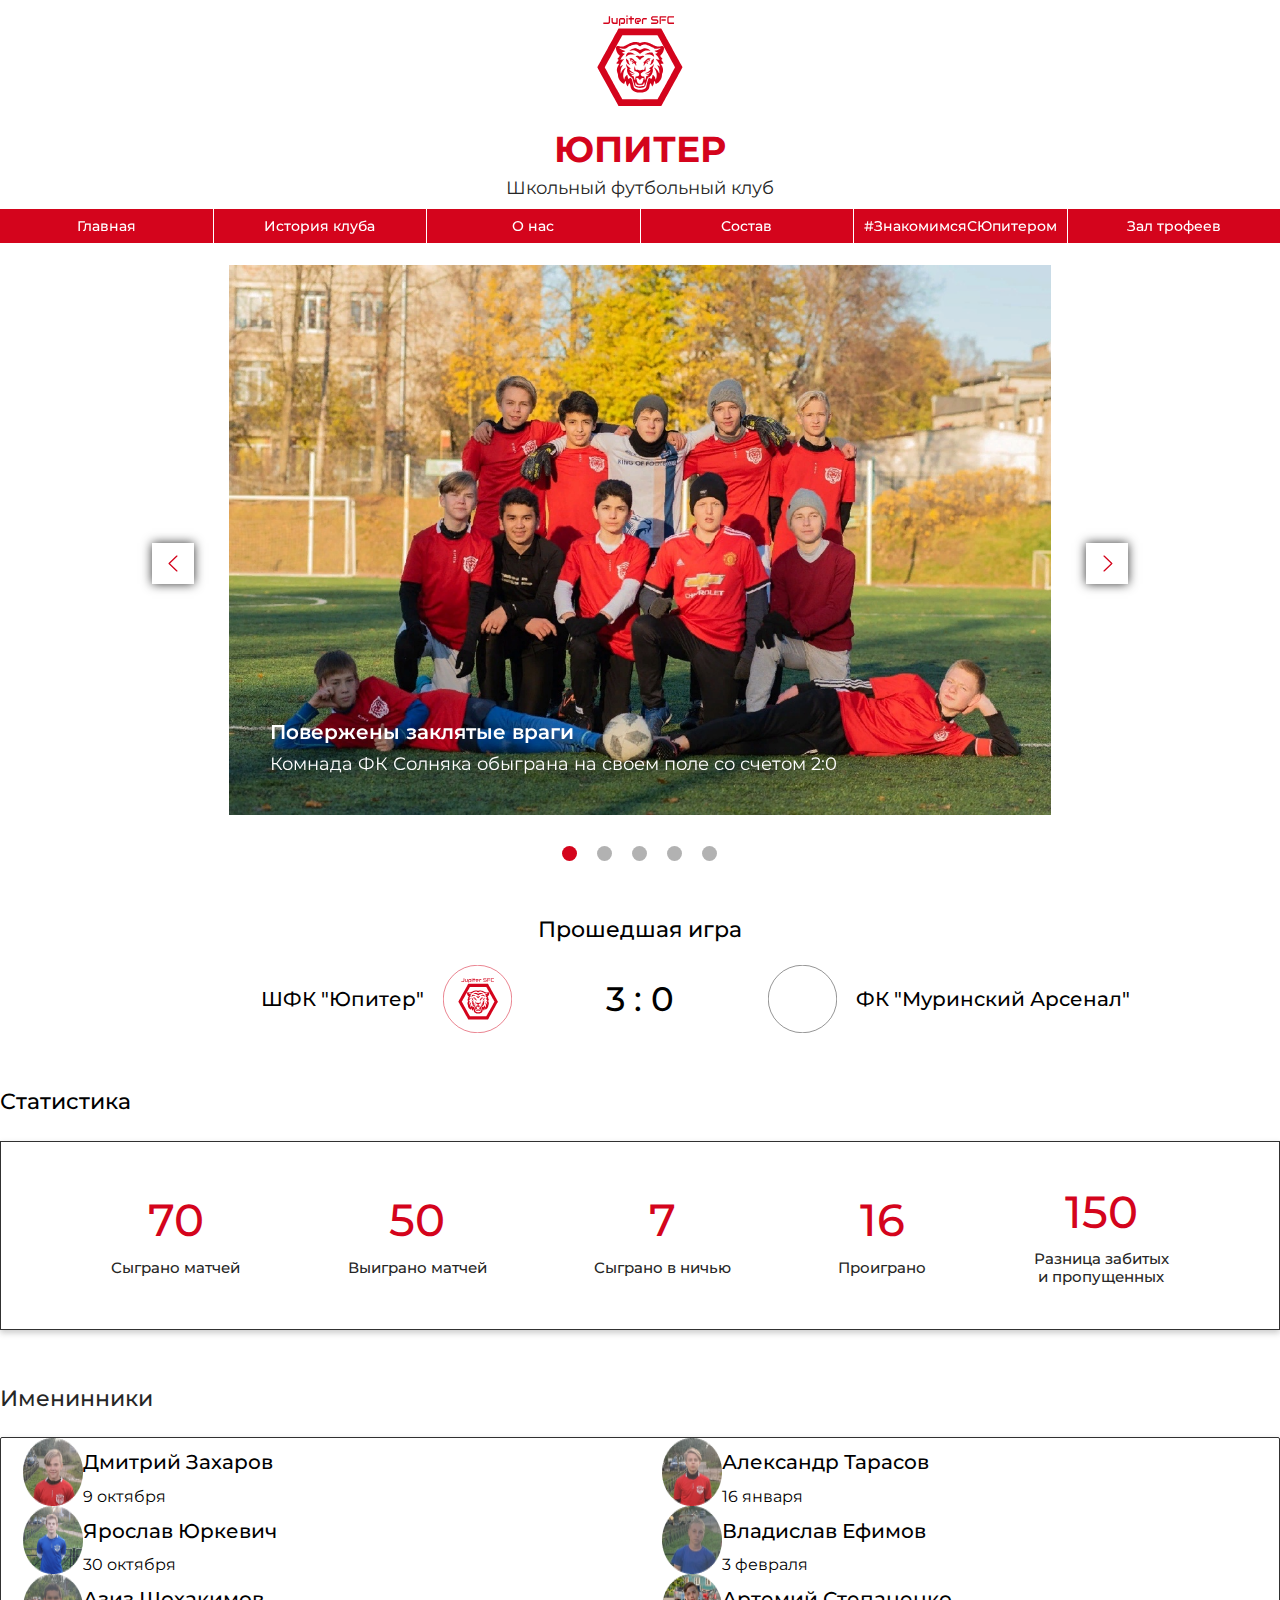
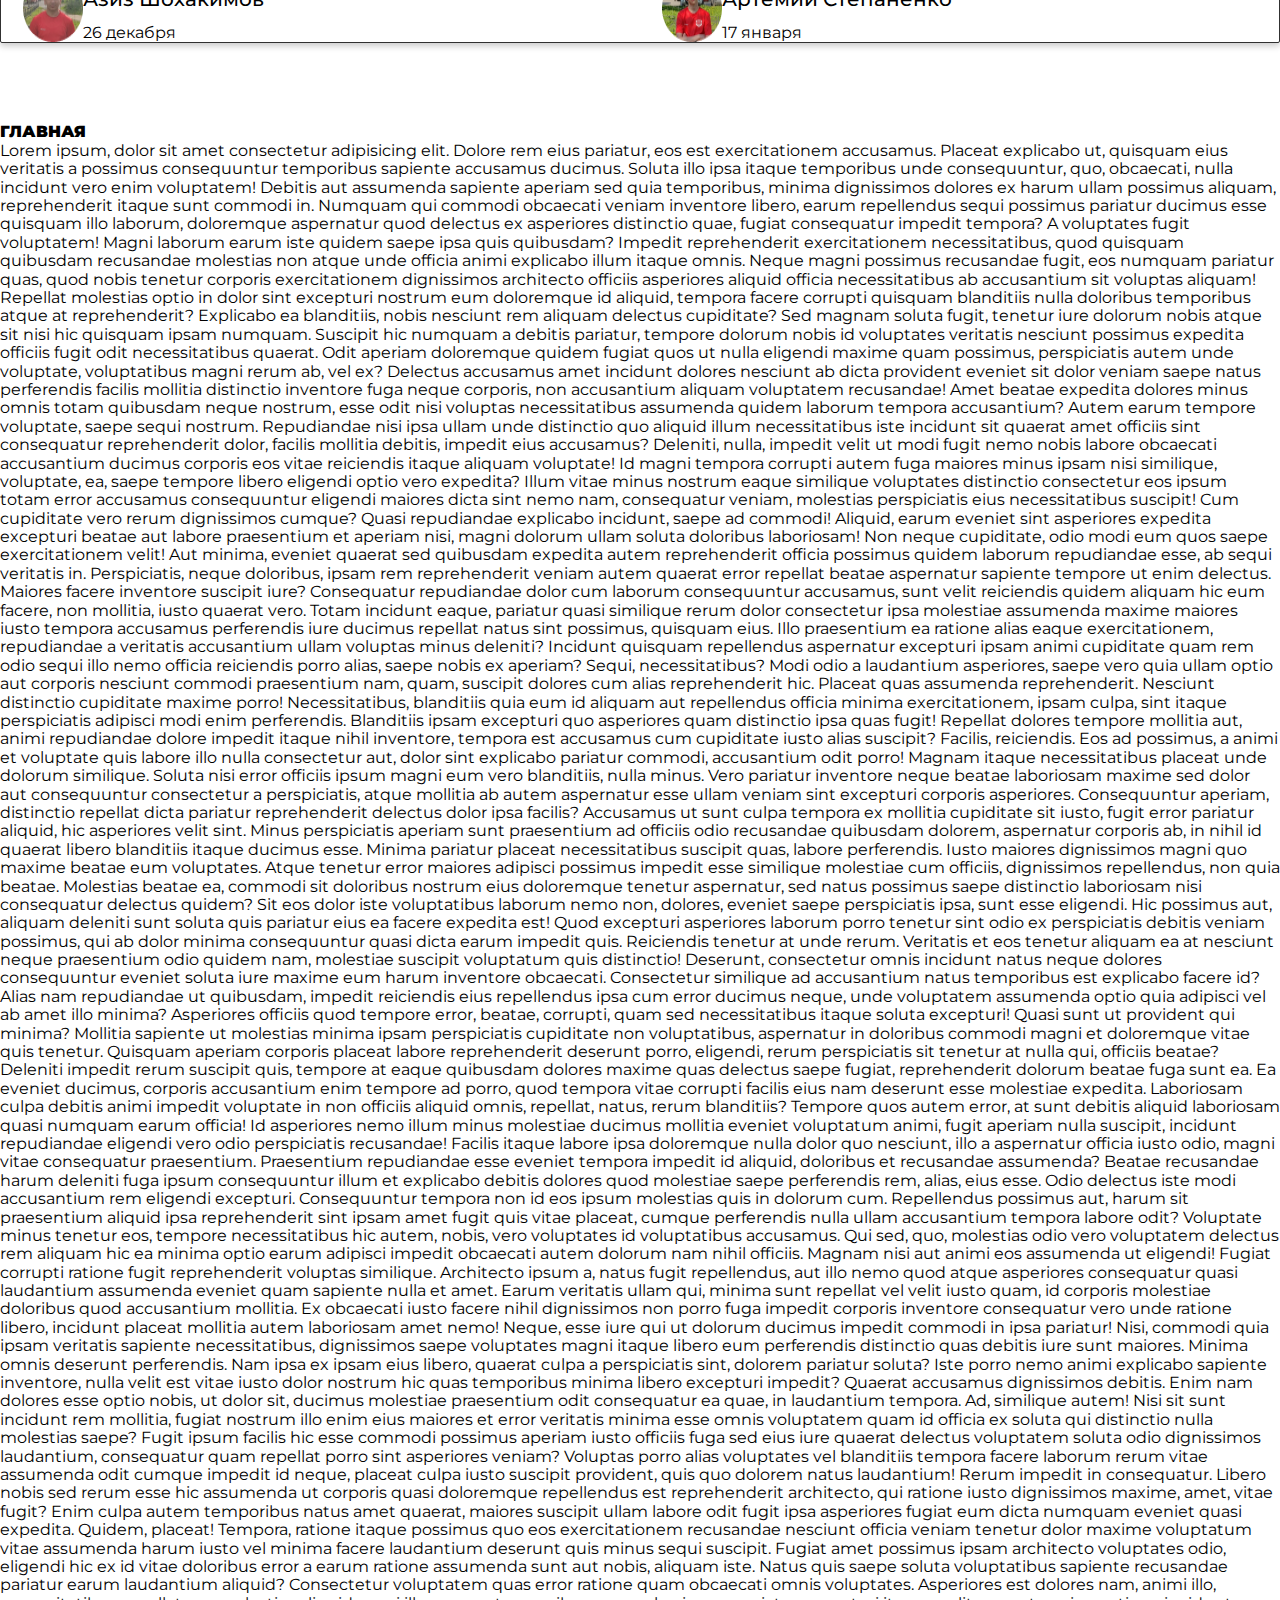
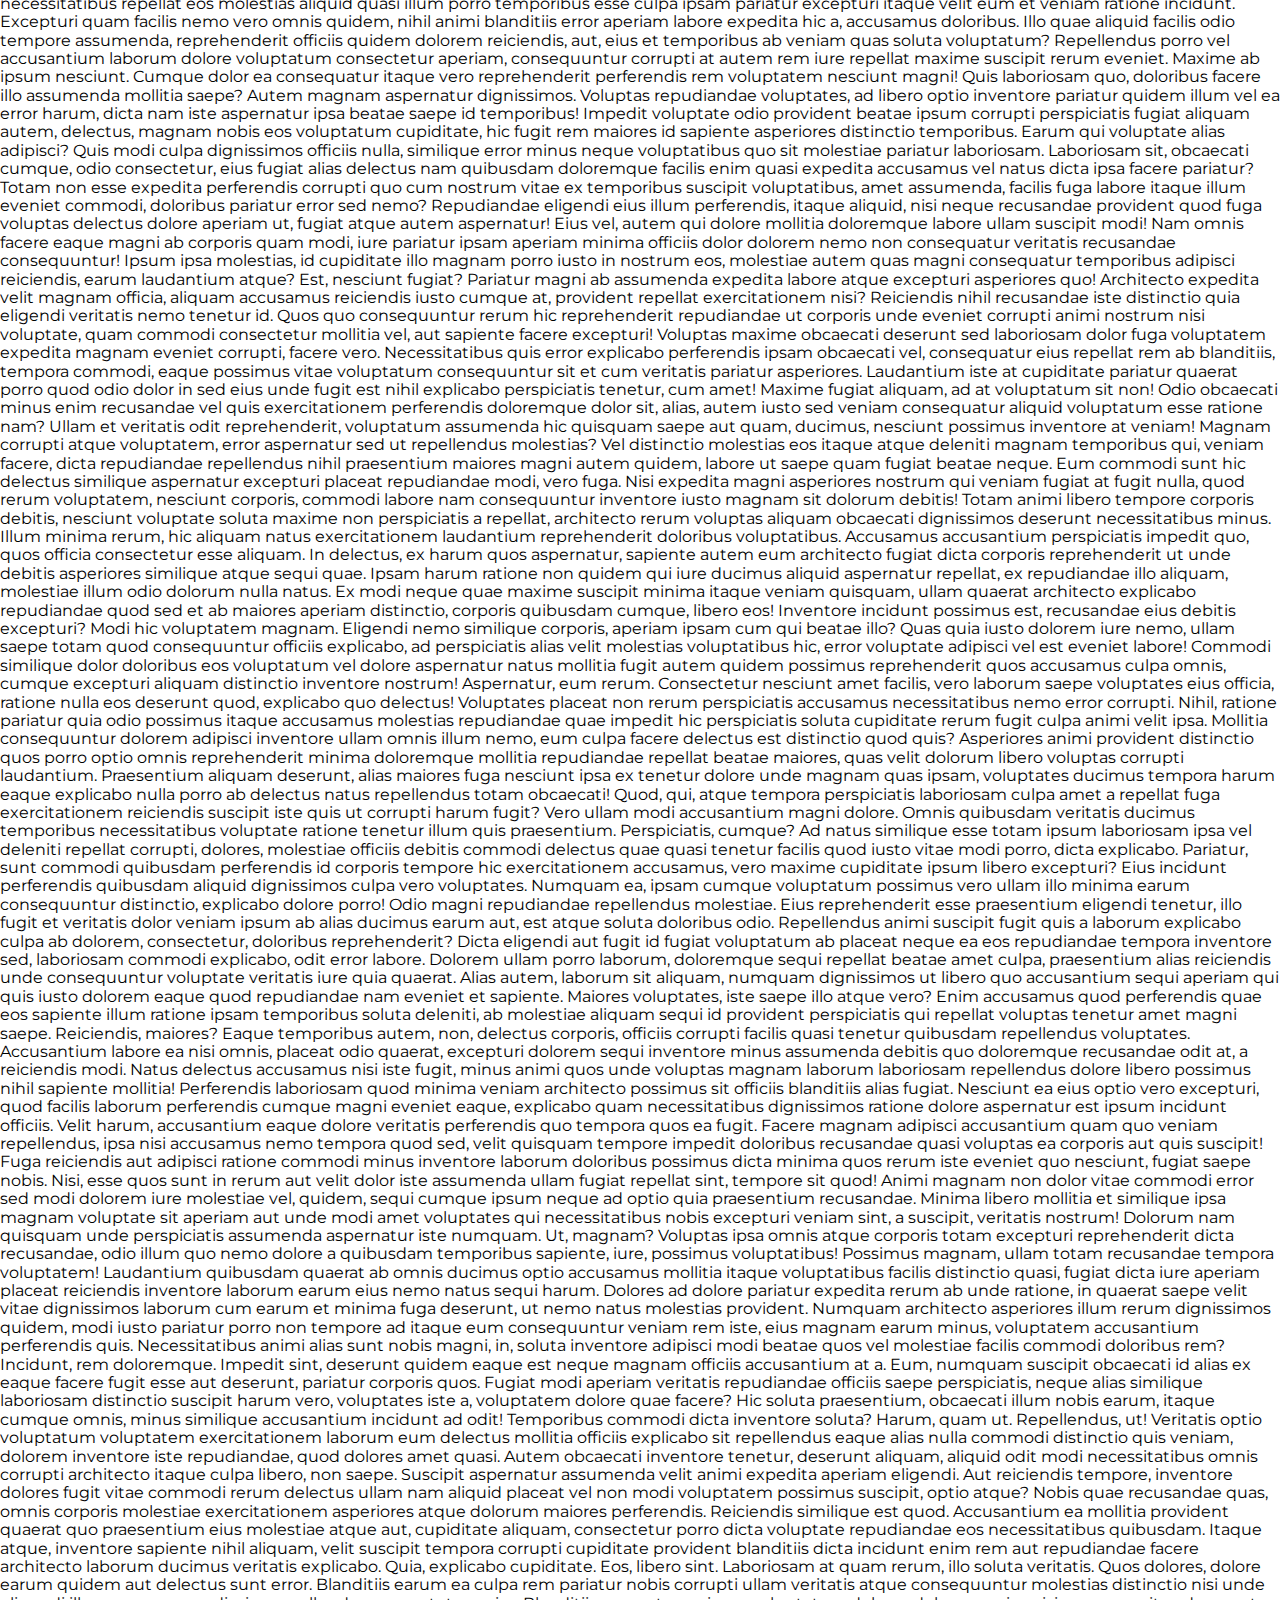
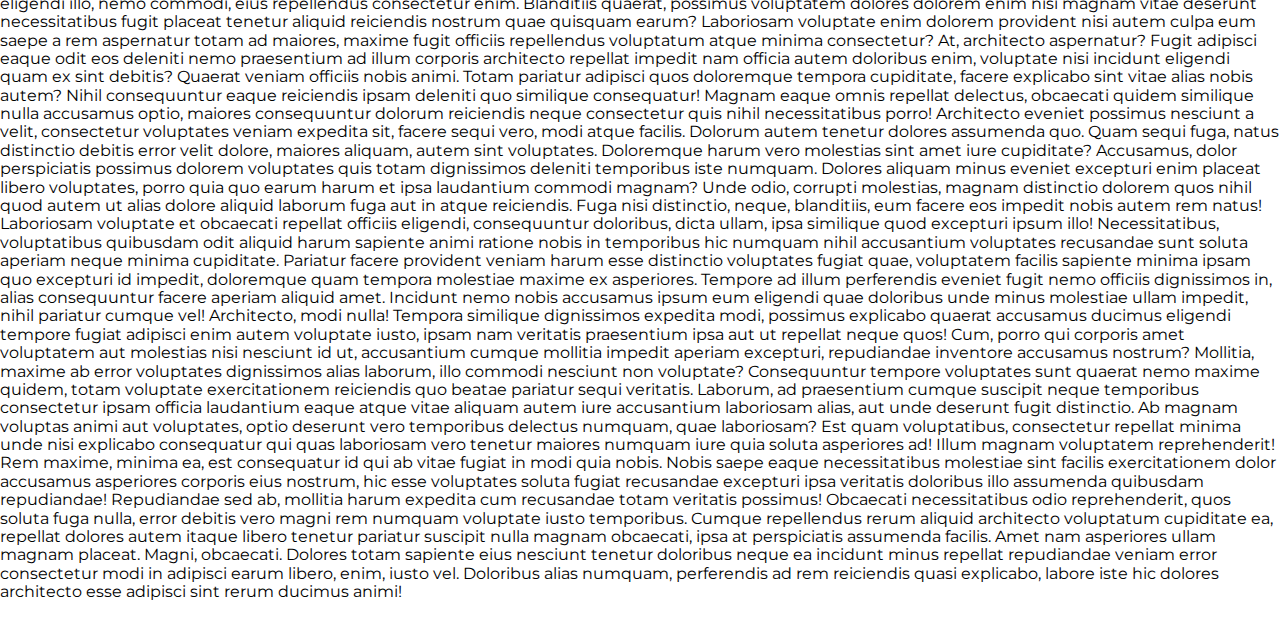
==== commit a58dc85e: "Сделаны и адаптированы блоки 'Прошедший матч' и  'Статистика'" ====
--- a/pages/main/index.html
+++ b/pages/main/index.html
@@ -107,6 +107,108 @@
       </div>
    </section>
 
+   <!-- Прошедшая игра -->
+   <section class="last-game">
+      <div class="container">
+         <h1 class="last-game__title">Прошедшая игра</h1>
+         <div class="last-game__container">
+            <div class="last-game__team hosts">
+               <span class="team-title">ШФК "Юпитер"</span>
+               <img src="images/hosts.svg" alt="" class="hosts-logo">
+            </div>
+            <span class="last-game__score">3 : 0</span>
+            <div class="last-game__team guests">
+               <img src="images/guests.svg" alt="" class="guests-logo">
+               <span class="team-title">ФК "Муринский Арсенал"</span>
+            </div>
+         </div>
+      </div>
+   </section>
+
+   <!-- Статистика -->
+   <section class="stats">
+      <div class="container">
+         <h1 class="stats__title">Статистика</h1>
+         <div class="stats__container">
+            <div class="stats__item">
+               <h1>70</h1>
+               <span>Сыграно матчей</span>
+            </div>
+            <div class="stats__item">
+               <h1>50</h1>
+               <span>Выиграно матчей</span>
+            </div>
+            <div class="stats__item">
+               <h1>7</h1>
+               <span>Сыграно в ничью</span>
+            </div>
+            <div class="stats__item">
+               <h1>16</h1>
+               <span>Проиграно</span>
+            </div>
+            <div class="stats__item">
+               <h1>150</h1>
+               <span>Разница забитых<br>и пропущенных</span>
+            </div>
+         </div>
+      </div>
+   </section>
+
+   <!-- Именинники -->
+   <section class="birth">
+      <div class="container">
+         <h1 class="birth__title">Именинники</h1>
+         <div class="birth__container">
+            <div class="birth__col">
+               <div class="birth__item">
+                  <img src="images/birth-1.png" alt="">
+                  <div class="birth-item__title">
+                     <h1>Дмитрий Захаров</h1>
+                     <span>9 октября</span>
+                  </div>
+               </div>
+               <div class="birth__item">
+                  <img src="images/birth-2.png" alt="">
+                  <div class="birth-item__title">
+                     <h1>Ярослав Юркевич</h1>
+                     <span>30 октября</span>
+                  </div>
+               </div>
+               <div class="birth__item">
+                  <img src="images/birth-3.png" alt="">
+                  <div class="birth-item__title">
+                     <h1>Азиз Шохакимов</h1>
+                     <span>26 декабря</span>
+                  </div>
+               </div>
+            </div>
+            <div class="birth__col">
+               <div class="birth__item">
+                  <img src="images/birth-4.png" alt="">
+                  <div class="birth-item__title">
+                     <h1>Александр Тарасов</h1>
+                   <span>16 января</span>
+                  </div>
+               </div>
+               <div class="birth__item">
+                  <img src="images/birth-5.png" alt="">
+                  <div class="birth-item__title">
+                     <h1>Владислав Ефимов</h1>
+                   <span>3 февраля</span>
+                  </div>
+               </div>
+               <div class="birth__item">
+                  <img src="images/birth-6.png" alt="">
+                  <div class="birth-item__title">
+                     <h1>Артемий Степаненко</h1>
+                   <span>17 января</span>
+                  </div>
+               </div>
+            </div>
+         </div>
+      </div>
+   </section>
+
    <p style="display: block; padding-top: 80px; margin-top: 0;"><b><b><b>ГЛАВНАЯ</b></b></b><br>Lorem ipsum, dolor sit amet consectetur adipisicing elit. Dolore rem eius pariatur, eos est exercitationem accusamus. Placeat explicabo ut, quisquam eius veritatis a possimus consequuntur temporibus sapiente accusamus ducimus. Soluta illo ipsa itaque temporibus unde consequuntur, quo, obcaecati, nulla incidunt vero enim voluptatem! Debitis aut assumenda sapiente aperiam sed quia temporibus, minima dignissimos dolores ex harum ullam possimus aliquam, reprehenderit itaque sunt commodi in. Numquam qui commodi obcaecati veniam inventore libero, earum repellendus sequi possimus pariatur ducimus esse quisquam illo laborum, doloremque aspernatur quod delectus ex asperiores distinctio quae, fugiat consequatur impedit tempora? A voluptates fugit voluptatem! Magni laborum earum iste quidem saepe ipsa quis quibusdam? Impedit reprehenderit exercitationem necessitatibus, quod quisquam quibusdam recusandae molestias non atque unde officia animi explicabo illum itaque omnis. Neque magni possimus recusandae fugit, eos numquam pariatur quas, quod nobis tenetur corporis exercitationem dignissimos architecto officiis asperiores aliquid officia necessitatibus ab accusantium sit voluptas aliquam! Repellat molestias optio in dolor sint excepturi nostrum eum doloremque id aliquid, tempora facere corrupti quisquam blanditiis nulla doloribus temporibus atque at reprehenderit? Explicabo ea blanditiis, nobis nesciunt rem aliquam delectus cupiditate? Sed magnam soluta fugit, tenetur iure dolorum nobis atque sit nisi hic quisquam ipsam numquam. Suscipit hic numquam a debitis pariatur, tempore dolorum nobis id voluptates veritatis nesciunt possimus expedita officiis fugit odit necessitatibus quaerat. Odit aperiam doloremque quidem fugiat quos ut nulla eligendi maxime quam possimus, perspiciatis autem unde voluptate, voluptatibus magni rerum ab, vel ex? Delectus accusamus amet incidunt dolores nesciunt ab dicta provident eveniet sit dolor veniam saepe natus perferendis facilis mollitia distinctio inventore fuga neque corporis, non accusantium aliquam voluptatem recusandae! Amet beatae expedita dolores minus omnis totam quibusdam neque nostrum, esse odit nisi voluptas necessitatibus assumenda quidem laborum tempora accusantium? Autem earum tempore voluptate, saepe sequi nostrum. Repudiandae nisi ipsa ullam unde distinctio quo aliquid illum necessitatibus iste incidunt sit quaerat amet officiis sint consequatur reprehenderit dolor, facilis mollitia debitis, impedit eius accusamus? Deleniti, nulla, impedit velit ut modi fugit nemo nobis labore obcaecati accusantium ducimus corporis eos vitae reiciendis itaque aliquam voluptate! Id magni tempora corrupti autem fuga maiores minus ipsam nisi similique, voluptate, ea, saepe tempore libero eligendi optio vero expedita? Illum vitae minus nostrum eaque similique voluptates distinctio consectetur eos ipsum totam error accusamus consequuntur eligendi maiores dicta sint nemo nam, consequatur veniam, molestias perspiciatis eius necessitatibus suscipit! Cum cupiditate vero rerum dignissimos cumque? Quasi repudiandae explicabo incidunt, saepe ad commodi! Aliquid, earum eveniet sint asperiores expedita excepturi beatae aut labore praesentium et aperiam nisi, magni dolorum ullam soluta doloribus laboriosam! Non neque cupiditate, odio modi eum quos saepe exercitationem velit! Aut minima, eveniet quaerat sed quibusdam expedita autem reprehenderit officia possimus quidem laborum repudiandae esse, ab sequi veritatis in. Perspiciatis, neque doloribus, ipsam rem reprehenderit veniam autem quaerat error repellat beatae aspernatur sapiente tempore ut enim delectus. Maiores facere inventore suscipit iure? Consequatur repudiandae dolor cum laborum consequuntur accusamus, sunt velit reiciendis quidem aliquam hic eum facere, non mollitia, iusto quaerat vero. Totam incidunt eaque, pariatur quasi similique rerum dolor consectetur ipsa molestiae assumenda maxime maiores iusto tempora accusamus perferendis iure ducimus repellat natus sint possimus, quisquam eius. Illo praesentium ea ratione alias eaque exercitationem, repudiandae a veritatis accusantium ullam voluptas minus deleniti? Incidunt quisquam repellendus aspernatur excepturi ipsam animi cupiditate quam rem odio sequi illo nemo officia reiciendis porro alias, saepe nobis ex aperiam? Sequi, necessitatibus? Modi odio a laudantium asperiores, saepe vero quia ullam optio aut corporis nesciunt commodi praesentium nam, quam, suscipit dolores cum alias reprehenderit hic. Placeat quas assumenda reprehenderit. Nesciunt distinctio cupiditate maxime porro! Necessitatibus, blanditiis quia eum id aliquam aut repellendus officia minima exercitationem, ipsam culpa, sint itaque perspiciatis adipisci modi enim perferendis. Blanditiis ipsam excepturi quo asperiores quam distinctio ipsa quas fugit! Repellat dolores tempore mollitia aut, animi repudiandae dolore impedit itaque nihil inventore, tempora est accusamus cum cupiditate iusto alias suscipit? Facilis, reiciendis. Eos ad possimus, a animi et voluptate quis labore illo nulla consectetur aut, dolor sint explicabo pariatur commodi, accusantium odit porro! Magnam itaque necessitatibus placeat unde dolorum similique. Soluta nisi error officiis ipsum magni eum vero blanditiis, nulla minus. Vero pariatur inventore neque beatae laboriosam maxime sed dolor aut consequuntur consectetur a perspiciatis, atque mollitia ab autem aspernatur esse ullam veniam sint excepturi corporis asperiores. Consequuntur aperiam, distinctio repellat dicta pariatur reprehenderit delectus dolor ipsa facilis? Accusamus ut sunt culpa tempora ex mollitia cupiditate sit iusto, fugit error pariatur aliquid, hic asperiores velit sint. Minus perspiciatis aperiam sunt praesentium ad officiis odio recusandae quibusdam dolorem, aspernatur corporis ab, in nihil id quaerat libero blanditiis itaque ducimus esse. Minima pariatur placeat necessitatibus suscipit quas, labore perferendis. Iusto maiores dignissimos magni quo maxime beatae eum voluptates. Atque tenetur error maiores adipisci possimus impedit esse similique molestiae cum officiis, dignissimos repellendus, non quia beatae. Molestias beatae ea, commodi sit doloribus nostrum eius doloremque tenetur aspernatur, sed natus possimus saepe distinctio laboriosam nisi consequatur delectus quidem? Sit eos dolor iste voluptatibus laborum nemo non, dolores, eveniet saepe perspiciatis ipsa, sunt esse eligendi. Hic possimus aut, aliquam deleniti sunt soluta quis pariatur eius ea facere expedita est! Quod excepturi asperiores laborum porro tenetur sint odio ex perspiciatis debitis veniam possimus, qui ab dolor minima consequuntur quasi dicta earum impedit quis. Reiciendis tenetur at unde rerum. Veritatis et eos tenetur aliquam ea at nesciunt neque praesentium odio quidem nam, molestiae suscipit voluptatum quis distinctio! Deserunt, consectetur omnis incidunt natus neque dolores consequuntur eveniet soluta iure maxime eum harum inventore obcaecati. Consectetur similique ad accusantium natus temporibus est explicabo facere id? Alias nam repudiandae ut quibusdam, impedit reiciendis eius repellendus ipsa cum error ducimus neque, unde voluptatem assumenda optio quia adipisci vel ab amet illo minima? Asperiores officiis quod tempore error, beatae, corrupti, quam sed necessitatibus itaque soluta excepturi! Quasi sunt ut provident qui minima? Mollitia sapiente ut molestias minima ipsam perspiciatis cupiditate non voluptatibus, aspernatur in doloribus commodi magni et doloremque vitae quis tenetur. Quisquam aperiam corporis placeat labore reprehenderit deserunt porro, eligendi, rerum perspiciatis sit tenetur at nulla qui, officiis beatae? Deleniti impedit rerum suscipit quis, tempore at eaque quibusdam dolores maxime quas delectus saepe fugiat, reprehenderit dolorum beatae fuga sunt ea. Ea eveniet ducimus, corporis accusantium enim tempore ad porro, quod tempora vitae corrupti facilis eius nam deserunt esse molestiae expedita. Laboriosam culpa debitis animi impedit voluptate in non officiis aliquid omnis, repellat, natus, rerum blanditiis? Tempore quos autem error, at sunt debitis aliquid laboriosam quasi numquam earum officia! Id asperiores nemo illum minus molestiae ducimus mollitia eveniet voluptatum animi, fugit aperiam nulla suscipit, incidunt repudiandae eligendi vero odio perspiciatis recusandae! Facilis itaque labore ipsa doloremque nulla dolor quo nesciunt, illo a aspernatur officia iusto odio, magni vitae consequatur praesentium. Praesentium repudiandae esse eveniet tempora impedit id aliquid, doloribus et recusandae assumenda? Beatae recusandae harum deleniti fuga ipsum consequuntur illum et explicabo debitis dolores quod molestiae saepe perferendis rem, alias, eius esse. Odio delectus iste modi accusantium rem eligendi excepturi. Consequuntur tempora non id eos ipsum molestias quis in dolorum cum. Repellendus possimus aut, harum sit praesentium aliquid ipsa reprehenderit sint ipsam amet fugit quis vitae placeat, cumque perferendis nulla ullam accusantium tempora labore odit? Voluptate minus tenetur eos, tempore necessitatibus hic autem, nobis, vero voluptates id voluptatibus accusamus. Qui sed, quo, molestias odio vero voluptatem delectus rem aliquam hic ea minima optio earum adipisci impedit obcaecati autem dolorum nam nihil officiis. Magnam nisi aut animi eos assumenda ut eligendi! Fugiat corrupti ratione fugit reprehenderit voluptas similique. Architecto ipsum a, natus fugit repellendus, aut illo nemo quod atque asperiores consequatur quasi laudantium assumenda eveniet quam sapiente nulla et amet. Earum veritatis ullam qui, minima sunt repellat vel velit iusto quam, id corporis molestiae doloribus quod accusantium mollitia. Ex obcaecati iusto facere nihil dignissimos non porro fuga impedit corporis inventore consequatur vero unde ratione libero, incidunt placeat mollitia autem laboriosam amet nemo! Neque, esse iure qui ut dolorum ducimus impedit commodi in ipsa pariatur! Nisi, commodi quia ipsam veritatis sapiente necessitatibus, dignissimos saepe voluptates magni itaque libero eum perferendis distinctio quas debitis iure sunt maiores. Minima omnis deserunt perferendis. Nam ipsa ex ipsam eius libero, quaerat culpa a perspiciatis sint, dolorem pariatur soluta? Iste porro nemo animi explicabo sapiente inventore, nulla velit est vitae iusto dolor nostrum hic quas temporibus minima libero excepturi impedit? Quaerat accusamus dignissimos debitis. Enim nam dolores esse optio nobis, ut dolor sit, ducimus molestiae praesentium odit consequatur ea quae, in laudantium tempora. Ad, similique autem! Nisi sit sunt incidunt rem mollitia, fugiat nostrum illo enim eius maiores et error veritatis minima esse omnis voluptatem quam id officia ex soluta qui distinctio nulla molestias saepe? Fugit ipsum facilis hic esse commodi possimus aperiam iusto officiis fuga sed eius iure quaerat delectus voluptatem soluta odio dignissimos laudantium, consequatur quam repellat porro sint asperiores veniam? Voluptas porro alias voluptates vel blanditiis tempora facere laborum rerum vitae assumenda odit cumque impedit id neque, placeat culpa iusto suscipit provident, quis quo dolorem natus laudantium! Rerum impedit in consequatur. Libero nobis sed rerum esse hic assumenda ut corporis quasi doloremque repellendus est reprehenderit architecto, qui ratione iusto dignissimos maxime, amet, vitae fugit? Enim culpa autem temporibus natus amet quaerat, maiores suscipit ullam labore odit fugit ipsa asperiores fugiat eum dicta numquam eveniet quasi expedita. Quidem, placeat! Tempora, ratione itaque possimus quo eos exercitationem recusandae nesciunt officia veniam tenetur dolor maxime voluptatum vitae assumenda harum iusto vel minima facere laudantium deserunt quis minus sequi suscipit. Fugiat amet possimus ipsam architecto voluptates odio, eligendi hic ex id vitae doloribus error a earum ratione assumenda sunt aut nobis, aliquam iste. Natus quis saepe soluta voluptatibus sapiente recusandae pariatur earum laudantium aliquid? Consectetur voluptatem quas error ratione quam obcaecati omnis voluptates. Asperiores est dolores nam, animi illo, necessitatibus repellat eos molestias aliquid quasi illum porro temporibus esse culpa ipsam pariatur excepturi itaque velit eum et veniam ratione incidunt. Excepturi quam facilis nemo vero omnis quidem, nihil animi blanditiis error aperiam labore expedita hic a, accusamus doloribus. Illo quae aliquid facilis odio tempore assumenda, reprehenderit officiis quidem dolorem reiciendis, aut, eius et temporibus ab veniam quas soluta voluptatum? Repellendus porro vel accusantium laborum dolore voluptatum consectetur aperiam, consequuntur corrupti at autem rem iure repellat maxime suscipit rerum eveniet. Maxime ab ipsum nesciunt. Cumque dolor ea consequatur itaque vero reprehenderit perferendis rem voluptatem nesciunt magni! Quis laboriosam quo, doloribus facere illo assumenda mollitia saepe? Autem magnam aspernatur dignissimos. Voluptas repudiandae voluptates, ad libero optio inventore pariatur quidem illum vel ea error harum, dicta nam iste aspernatur ipsa beatae saepe id temporibus! Impedit voluptate odio provident beatae ipsum corrupti perspiciatis fugiat aliquam autem, delectus, magnam nobis eos voluptatum cupiditate, hic fugit rem maiores id sapiente asperiores distinctio temporibus. Earum qui voluptate alias adipisci? Quis modi culpa dignissimos officiis nulla, similique error minus neque voluptatibus quo sit molestiae pariatur laboriosam. Laboriosam sit, obcaecati cumque, odio consectetur, eius fugiat alias delectus nam quibusdam doloremque facilis enim quasi expedita accusamus vel natus dicta ipsa facere pariatur? Totam non esse expedita perferendis corrupti quo cum nostrum vitae ex temporibus suscipit voluptatibus, amet assumenda, facilis fuga labore itaque illum eveniet commodi, doloribus pariatur error sed nemo? Repudiandae eligendi eius illum perferendis, itaque aliquid, nisi neque recusandae provident quod fuga voluptas delectus dolore aperiam ut, fugiat atque autem aspernatur! Eius vel, autem qui dolore mollitia doloremque labore ullam suscipit modi! Nam omnis facere eaque magni ab corporis quam modi, iure pariatur ipsam aperiam minima officiis dolor dolorem nemo non consequatur veritatis recusandae consequuntur! Ipsum ipsa molestias, id cupiditate illo magnam porro iusto in nostrum eos, molestiae autem quas magni consequatur temporibus adipisci reiciendis, earum laudantium atque? Est, nesciunt fugiat? Pariatur magni ab assumenda expedita labore atque excepturi asperiores quo! Architecto expedita velit magnam officia, aliquam accusamus reiciendis iusto cumque at, provident repellat exercitationem nisi? Reiciendis nihil recusandae iste distinctio quia eligendi veritatis nemo tenetur id. Quos quo consequuntur rerum hic reprehenderit repudiandae ut corporis unde eveniet corrupti animi nostrum nisi voluptate, quam commodi consectetur mollitia vel, aut sapiente facere excepturi! Voluptas maxime obcaecati deserunt sed laboriosam dolor fuga voluptatem expedita magnam eveniet corrupti, facere vero. Necessitatibus quis error explicabo perferendis ipsam obcaecati vel, consequatur eius repellat rem ab blanditiis, tempora commodi, eaque possimus vitae voluptatum consequuntur sit et cum veritatis pariatur asperiores. Laudantium iste at cupiditate pariatur quaerat porro quod odio dolor in sed eius unde fugit est nihil explicabo perspiciatis tenetur, cum amet! Maxime fugiat aliquam, ad at voluptatum sit non! Odio obcaecati minus enim recusandae vel quis exercitationem perferendis doloremque dolor sit, alias, autem iusto sed veniam consequatur aliquid voluptatum esse ratione nam? Ullam et veritatis odit reprehenderit, voluptatum assumenda hic quisquam saepe aut quam, ducimus, nesciunt possimus inventore at veniam! Magnam corrupti atque voluptatem, error aspernatur sed ut repellendus molestias? Vel distinctio molestias eos itaque atque deleniti magnam temporibus qui, veniam facere, dicta repudiandae repellendus nihil praesentium maiores magni autem quidem, labore ut saepe quam fugiat beatae neque. Eum commodi sunt hic delectus similique aspernatur excepturi placeat repudiandae modi, vero fuga. Nisi expedita magni asperiores nostrum qui veniam fugiat at fugit nulla, quod rerum voluptatem, nesciunt corporis, commodi labore nam consequuntur inventore iusto magnam sit dolorum debitis! Totam animi libero tempore corporis debitis, nesciunt voluptate soluta maxime non perspiciatis a repellat, architecto rerum voluptas aliquam obcaecati dignissimos deserunt necessitatibus minus. Illum minima rerum, hic aliquam natus exercitationem laudantium reprehenderit doloribus voluptatibus. Accusamus accusantium perspiciatis impedit quo, quos officia consectetur esse aliquam. In delectus, ex harum quos aspernatur, sapiente autem eum architecto fugiat dicta corporis reprehenderit ut unde debitis asperiores similique atque sequi quae. Ipsam harum ratione non quidem qui iure ducimus aliquid aspernatur repellat, ex repudiandae illo aliquam, molestiae illum odio dolorum nulla natus. Ex modi neque quae maxime suscipit minima itaque veniam quisquam, ullam quaerat architecto explicabo repudiandae quod sed et ab maiores aperiam distinctio, corporis quibusdam cumque, libero eos! Inventore incidunt possimus est, recusandae eius debitis excepturi? Modi hic voluptatem magnam. Eligendi nemo similique corporis, aperiam ipsam cum qui beatae illo? Quas quia iusto dolorem iure nemo, ullam saepe totam quod consequuntur officiis explicabo, ad perspiciatis alias velit molestias voluptatibus hic, error voluptate adipisci vel est eveniet labore! Commodi similique dolor doloribus eos voluptatum vel dolore aspernatur natus mollitia fugit autem quidem possimus reprehenderit quos accusamus culpa omnis, cumque excepturi aliquam distinctio inventore nostrum! Aspernatur, eum rerum. Consectetur nesciunt amet facilis, vero laborum saepe voluptates eius officia, ratione nulla eos deserunt quod, explicabo quo delectus! Voluptates placeat non rerum perspiciatis accusamus necessitatibus nemo error corrupti. Nihil, ratione pariatur quia odio possimus itaque accusamus molestias repudiandae quae impedit hic perspiciatis soluta cupiditate rerum fugit culpa animi velit ipsa. Mollitia consequuntur dolorem adipisci inventore ullam omnis illum nemo, eum culpa facere delectus est distinctio quod quis? Asperiores animi provident distinctio quos porro optio omnis reprehenderit minima doloremque mollitia repudiandae repellat beatae maiores, quas velit dolorum libero voluptas corrupti laudantium. Praesentium aliquam deserunt, alias maiores fuga nesciunt ipsa ex tenetur dolore unde magnam quas ipsam, voluptates ducimus tempora harum eaque explicabo nulla porro ab delectus natus repellendus totam obcaecati! Quod, qui, atque tempora perspiciatis laboriosam culpa amet a repellat fuga exercitationem reiciendis suscipit iste quis ut corrupti harum fugit? Vero ullam modi accusantium magni dolore. Omnis quibusdam veritatis ducimus temporibus necessitatibus voluptate ratione tenetur illum quis praesentium. Perspiciatis, cumque? Ad natus similique esse totam ipsum laboriosam ipsa vel deleniti repellat corrupti, dolores, molestiae officiis debitis commodi delectus quae quasi tenetur facilis quod iusto vitae modi porro, dicta explicabo. Pariatur, sunt commodi quibusdam perferendis id corporis tempore hic exercitationem accusamus, vero maxime cupiditate ipsum libero excepturi? Eius incidunt perferendis quibusdam aliquid dignissimos culpa vero voluptates. Numquam ea, ipsam cumque voluptatum possimus vero ullam illo minima earum consequuntur distinctio, explicabo dolore porro! Odio magni repudiandae repellendus molestiae. Eius reprehenderit esse praesentium eligendi tenetur, illo fugit et veritatis dolor veniam ipsum ab alias ducimus earum aut, est atque soluta doloribus odio. Repellendus animi suscipit fugit quis a laborum explicabo culpa ab dolorem, consectetur, doloribus reprehenderit? Dicta eligendi aut fugit id fugiat voluptatum ab placeat neque ea eos repudiandae tempora inventore sed, laboriosam commodi explicabo, odit error labore. Dolorem ullam porro laborum, doloremque sequi repellat beatae amet culpa, praesentium alias reiciendis unde consequuntur voluptate veritatis iure quia quaerat. Alias autem, laborum sit aliquam, numquam dignissimos ut libero quo accusantium sequi aperiam qui quis iusto dolorem eaque quod repudiandae nam eveniet et sapiente. Maiores voluptates, iste saepe illo atque vero? Enim accusamus quod perferendis quae eos sapiente illum ratione ipsam temporibus soluta deleniti, ab molestiae aliquam sequi id provident perspiciatis qui repellat voluptas tenetur amet magni saepe. Reiciendis, maiores? Eaque temporibus autem, non, delectus corporis, officiis corrupti facilis quasi tenetur quibusdam repellendus voluptates. Accusantium labore ea nisi omnis, placeat odio quaerat, excepturi dolorem sequi inventore minus assumenda debitis quo doloremque recusandae odit at, a reiciendis modi. Natus delectus accusamus nisi iste fugit, minus animi quos unde voluptas magnam laborum laboriosam repellendus dolore libero possimus nihil sapiente mollitia! Perferendis laboriosam quod minima veniam architecto possimus sit officiis blanditiis alias fugiat. Nesciunt ea eius optio vero excepturi, quod facilis laborum perferendis cumque magni eveniet eaque, explicabo quam necessitatibus dignissimos ratione dolore aspernatur est ipsum incidunt officiis. Velit harum, accusantium eaque dolore veritatis perferendis quo tempora quos ea fugit. Facere magnam adipisci accusantium quam quo veniam repellendus, ipsa nisi accusamus nemo tempora quod sed, velit quisquam tempore impedit doloribus recusandae quasi voluptas ea corporis aut quis suscipit! Fuga reiciendis aut adipisci ratione commodi minus inventore laborum doloribus possimus dicta minima quos rerum iste eveniet quo nesciunt, fugiat saepe nobis. Nisi, esse quos sunt in rerum aut velit dolor iste assumenda ullam fugiat repellat sint, tempore sit quod! Animi magnam non dolor vitae commodi error sed modi dolorem iure molestiae vel, quidem, sequi cumque ipsum neque ad optio quia praesentium recusandae. Minima libero mollitia et similique ipsa magnam voluptate sit aperiam aut unde modi amet voluptates qui necessitatibus nobis excepturi veniam sint, a suscipit, veritatis nostrum! Dolorum nam quisquam unde perspiciatis assumenda aspernatur iste numquam. Ut, magnam? Voluptas ipsa omnis atque corporis totam excepturi reprehenderit dicta recusandae, odio illum quo nemo dolore a quibusdam temporibus sapiente, iure, possimus voluptatibus! Possimus magnam, ullam totam recusandae tempora voluptatem! Laudantium quibusdam quaerat ab omnis ducimus optio accusamus mollitia itaque voluptatibus facilis distinctio quasi, fugiat dicta iure aperiam placeat reiciendis inventore laborum earum eius nemo natus sequi harum. Dolores ad dolore pariatur expedita rerum ab unde ratione, in quaerat saepe velit vitae dignissimos laborum cum earum et minima fuga deserunt, ut nemo natus molestias provident. Numquam architecto asperiores illum rerum dignissimos quidem, modi iusto pariatur porro non tempore ad itaque eum consequuntur veniam rem iste, eius magnam earum minus, voluptatem accusantium perferendis quis. Necessitatibus animi alias sunt nobis magni, in, soluta inventore adipisci modi beatae quos vel molestiae facilis commodi doloribus rem? Incidunt, rem doloremque. Impedit sint, deserunt quidem eaque est neque magnam officiis accusantium at a. Eum, numquam suscipit obcaecati id alias ex eaque facere fugit esse aut deserunt, pariatur corporis quos. Fugiat modi aperiam veritatis repudiandae officiis saepe perspiciatis, neque alias similique laboriosam distinctio suscipit harum vero, voluptates iste a, voluptatem dolore quae facere? Hic soluta praesentium, obcaecati illum nobis earum, itaque cumque omnis, minus similique accusantium incidunt ad odit! Temporibus commodi dicta inventore soluta? Harum, quam ut. Repellendus, ut! Veritatis optio voluptatum voluptatem exercitationem laborum eum delectus mollitia officiis explicabo sit repellendus eaque alias nulla commodi distinctio quis veniam, dolorem inventore iste repudiandae, quod dolores amet quasi. Autem obcaecati inventore tenetur, deserunt aliquam, aliquid odit modi necessitatibus omnis corrupti architecto itaque culpa libero, non saepe. Suscipit aspernatur assumenda velit animi expedita aperiam eligendi. Aut reiciendis tempore, inventore dolores fugit vitae commodi rerum delectus ullam nam aliquid placeat vel non modi voluptatem possimus suscipit, optio atque? Nobis quae recusandae quas, omnis corporis molestiae exercitationem asperiores atque dolorum maiores perferendis. Reiciendis similique est quod. Accusantium ea mollitia provident quaerat quo praesentium eius molestiae atque aut, cupiditate aliquam, consectetur porro dicta voluptate repudiandae eos necessitatibus quibusdam. Itaque atque, inventore sapiente nihil aliquam, velit suscipit tempora corrupti cupiditate provident blanditiis dicta incidunt enim rem aut repudiandae facere architecto laborum ducimus veritatis explicabo. Quia, explicabo cupiditate. Eos, libero sint. Laboriosam at quam rerum, illo soluta veritatis. Quos dolores, dolore earum quidem aut delectus sunt error. Blanditiis earum ea culpa rem pariatur nobis corrupti ullam veritatis atque consequuntur molestias distinctio nisi unde eligendi illo, nemo commodi, eius repellendus consectetur enim. Blanditiis quaerat, possimus voluptatem dolores dolorem enim nisi magnam vitae deserunt necessitatibus fugit placeat tenetur aliquid reiciendis nostrum quae quisquam earum? Laboriosam voluptate enim dolorem provident nisi autem culpa eum saepe a rem aspernatur totam ad maiores, maxime fugit officiis repellendus voluptatum atque minima consectetur? At, architecto aspernatur? Fugit adipisci eaque odit eos deleniti nemo praesentium ad illum corporis architecto repellat impedit nam officia autem doloribus enim, voluptate nisi incidunt eligendi quam ex sint debitis? Quaerat veniam officiis nobis animi. Totam pariatur adipisci quos doloremque tempora cupiditate, facere explicabo sint vitae alias nobis autem? Nihil consequuntur eaque reiciendis ipsam deleniti quo similique consequatur! Magnam eaque omnis repellat delectus, obcaecati quidem similique nulla accusamus optio, maiores consequuntur dolorum reiciendis neque consectetur quis nihil necessitatibus porro! Architecto eveniet possimus nesciunt a velit, consectetur voluptates veniam expedita sit, facere sequi vero, modi atque facilis. Dolorum autem tenetur dolores assumenda quo. Quam sequi fuga, natus distinctio debitis error velit dolore, maiores aliquam, autem sint voluptates. Doloremque harum vero molestias sint amet iure cupiditate? Accusamus, dolor perspiciatis possimus dolorem voluptates quis totam dignissimos deleniti temporibus iste numquam. Dolores aliquam minus eveniet excepturi enim placeat libero voluptates, porro quia quo earum harum et ipsa laudantium commodi magnam? Unde odio, corrupti molestias, magnam distinctio dolorem quos nihil quod autem ut alias dolore aliquid laborum fuga aut in atque reiciendis. Fuga nisi distinctio, neque, blanditiis, eum facere eos impedit nobis autem rem natus! Laboriosam voluptate et obcaecati repellat officiis eligendi, consequuntur doloribus, dicta ullam, ipsa similique quod excepturi ipsum illo! Necessitatibus, voluptatibus quibusdam odit aliquid harum sapiente animi ratione nobis in temporibus hic numquam nihil accusantium voluptates recusandae sunt soluta aperiam neque minima cupiditate. Pariatur facere provident veniam harum esse distinctio voluptates fugiat quae, voluptatem facilis sapiente minima ipsam quo excepturi id impedit, doloremque quam tempora molestiae maxime ex asperiores. Tempore ad illum perferendis eveniet fugit nemo officiis dignissimos in, alias consequuntur facere aperiam aliquid amet. Incidunt nemo nobis accusamus ipsum eum eligendi quae doloribus unde minus molestiae ullam impedit, nihil pariatur cumque vel! Architecto, modi nulla! Tempora similique dignissimos expedita modi, possimus explicabo quaerat accusamus ducimus eligendi tempore fugiat adipisci enim autem voluptate iusto, ipsam nam veritatis praesentium ipsa aut ut repellat neque quos! Cum, porro qui corporis amet voluptatem aut molestias nisi nesciunt id ut, accusantium cumque mollitia impedit aperiam excepturi, repudiandae inventore accusamus nostrum? Mollitia, maxime ab error voluptates dignissimos alias laborum, illo commodi nesciunt non voluptate? Consequuntur tempore voluptates sunt quaerat nemo maxime quidem, totam voluptate exercitationem reiciendis quo beatae pariatur sequi veritatis. Laborum, ad praesentium cumque suscipit neque temporibus consectetur ipsam officia laudantium eaque atque vitae aliquam autem iure accusantium laboriosam alias, aut unde deserunt fugit distinctio. Ab magnam voluptas animi aut voluptates, optio deserunt vero temporibus delectus numquam, quae laboriosam? Est quam voluptatibus, consectetur repellat minima unde nisi explicabo consequatur qui quas laboriosam vero tenetur maiores numquam iure quia soluta asperiores ad! Illum magnam voluptatem reprehenderit! Rem maxime, minima ea, est consequatur id qui ab vitae fugiat in modi quia nobis. Nobis saepe eaque necessitatibus molestiae sint facilis exercitationem dolor accusamus asperiores corporis eius nostrum, hic esse voluptates soluta fugiat recusandae excepturi ipsa veritatis doloribus illo assumenda quibusdam repudiandae! Repudiandae sed ab, mollitia harum expedita cum recusandae totam veritatis possimus! Obcaecati necessitatibus odio reprehenderit, quos soluta fuga nulla, error debitis vero magni rem numquam voluptate iusto temporibus. Cumque repellendus rerum aliquid architecto voluptatum cupiditate ea, repellat dolores autem itaque libero tenetur pariatur suscipit nulla magnam obcaecati, ipsa at perspiciatis assumenda facilis. Amet nam asperiores ullam magnam placeat. Magni, obcaecati. Dolores totam sapiente eius nesciunt tenetur doloribus neque ea incidunt minus repellat repudiandae veniam error consectetur modi in adipisci earum libero, enim, iusto vel. Doloribus alias numquam, perferendis ad rem reiciendis quasi explicabo, labore iste hic dolores architecto esse adipisci sint rerum ducimus animi!</p>
 
    <!-- Jquery -->
--- a/css/style.css
+++ b/css/style.css
@@ -521,4 +521,322 @@
    }
 }
 */
+.last-game .last-game__title {
+  text-align: center;
+  margin: 0;
+  margin-top: 56px;
+  font-size: 22px;
+  font-weight: 500;
+}
+
+.last-game .last-game__container {
+  display: flex;
+  justify-content: space-between;
+  align-items: center;
+  margin: 0 auto;
+  margin-top: 22px;
+}
+
+.last-game .last-game__container .last-game__score {
+  width: 15.7%;
+  display: block;
+  text-align: center;
+  font-weight: 500;
+  font-size: 34px;
+  line-height: 41px;
+}
+
+.last-game .last-game__container .last-game__team {
+  display: flex;
+  justify-content: flex-end;
+  align-items: center;
+  width: 40%;
+  font-weight: 500;
+  font-size: 20px;
+}
+
+.last-game .last-game__container .last-game__team img {
+  width: 13.4%;
+}
+
+.last-game .last-game__container .last-game__team .hosts-logo {
+  margin-left: 19px;
+}
+
+.last-game .last-game__container .last-game__team .guests-logo {
+  margin-right: 19px;
+}
+
+.last-game .last-game__container .guests {
+  justify-content: flex-start;
+}
+
+@media (max-width: 1204px) {
+  .last-game .last-game__title {
+    margin-top: 50px;
+    font-size: 22px;
+  }
+  .last-game .last-game__container {
+    margin-top: 20px;
+  }
+  .last-game .last-game__container .last-game__score {
+    font-size: 32px;
+  }
+  .last-game .last-game__container .last-game__team {
+    font-size: 16px;
+  }
+  .last-game .last-game__container .last-game__team img {
+    width: 15%;
+  }
+  .last-game .last-game__container .last-game__team .hosts-logo {
+    margin-left: 15px;
+  }
+  .last-game .last-game__container .last-game__team .guests-logo {
+    margin-right: 15px;
+  }
+}
+
+@media (max-width: 768px) {
+  .last-game .last-game__title {
+    margin-top: 30px;
+    font-size: 20px;
+  }
+  .last-game .last-game__container {
+    margin-top: 10px;
+  }
+  .last-game .last-game__container .last-game__score {
+    font-size: 28px;
+  }
+  .last-game .last-game__container .last-game__team {
+    font-size: 14px;
+  }
+  .last-game .last-game__container .last-game__team img {
+    width: 17%;
+  }
+  .last-game .last-game__container .last-game__team .hosts-logo {
+    margin-left: 15px;
+  }
+  .last-game .last-game__container .last-game__team .guests-logo {
+    margin-right: 15px;
+  }
+}
+
+@media (max-width: 426px) {
+  .last-game .last-game__title {
+    margin-top: 30px;
+    font-size: 18px;
+  }
+  .last-game .last-game__container {
+    margin-top: 8px;
+    justify-content: center;
+  }
+  .last-game .last-game__container .last-game__score {
+    font-size: 24px;
+  }
+  .last-game .last-game__container .last-game__team {
+    font-size: 12px;
+    flex-direction: column;
+  }
+  .last-game .last-game__container .last-game__team img {
+    width: 35%;
+  }
+  .last-game .last-game__container .last-game__team .hosts-logo {
+    margin-left: 0;
+  }
+  .last-game .last-game__container .last-game__team .guests-logo {
+    margin-right: 0;
+  }
+  .last-game .last-game__container .last-game__team .team-title {
+    margin-top: 10px;
+    text-align: center;
+  }
+  .last-game .last-game__container .hosts {
+    flex-direction: column-reverse;
+  }
+}
+
+@media (max-width: 321px) {
+  .last-game .last-game__container {
+    margin-top: 8px;
+    justify-content: center;
+  }
+  .last-game .last-game__container .last-game__score {
+    font-size: 24px;
+  }
+  .last-game .last-game__container .last-game__team {
+    font-size: 12px;
+    flex-direction: column;
+  }
+  .last-game .last-game__container .last-game__team img {
+    width: 35%;
+  }
+  .last-game .last-game__container .last-game__team .team-title {
+    margin-top: 10px;
+  }
+  .last-game .last-game__container .hosts {
+    flex-direction: column-reverse;
+  }
+}
+
+.stats .stats__title {
+  font-weight: 500;
+  font-size: 22px;
+  margin: 0;
+  margin-top: 56px;
+}
+
+.stats .stats__container {
+  margin-top: 26px;
+  min-height: 189px;
+  border: 0.5px solid #313131;
+  box-shadow: 0px 3px 6px rgba(49, 49, 49, 0.25);
+  display: flex;
+  justify-content: center;
+  align-items: center;
+  flex-wrap: wrap;
+}
+
+.stats .stats__container .stats__item {
+  text-align: center;
+  margin-left: 8.4%;
+}
+
+.stats .stats__container .stats__item h1 {
+  margin: 0;
+  font-weight: 500;
+  font-size: 45px;
+  color: #D4041C;
+}
+
+.stats .stats__container .stats__item span {
+  display: block;
+  margin-top: 13px;
+  font-weight: 500;
+  font-size: 15px;
+  color: #262626;
+}
+
+.stats .stats__container .stats__item:first-child {
+  margin-left: 0;
+}
+
+@media (max-width: 1024px) {
+  .stats .stats__title {
+    margin-top: 50px;
+  }
+  .stats .stats__container {
+    margin-top: 20px;
+  }
+  .stats .stats__container .stats__item {
+    margin-left: 7%;
+  }
+  .stats .stats__container .stats__item h1 {
+    font-size: 40px;
+  }
+  .stats .stats__container .stats__item span {
+    margin-top: 10px;
+    font-size: 14px;
+  }
+}
+
+@media (max-width: 768px) {
+  .stats .stats__title {
+    margin-top: 30px;
+    font-size: 20px;
+  }
+  .stats .stats__container {
+    margin-top: 10px;
+  }
+  .stats .stats__container .stats__item {
+    margin-left: 5%;
+  }
+  .stats .stats__container .stats__item h1 {
+    font-size: 30px;
+  }
+  .stats .stats__container .stats__item span {
+    margin-top: 10px;
+    font-size: 14px;
+  }
+  .stats .stats__container .stats__item:last-child {
+    margin-left: 1;
+  }
+}
+
+@media (max-width: 426px) {
+  .stats .stats__title {
+    margin-top: 30px;
+    font-size: 18px;
+  }
+  .stats .stats__container {
+    margin-top: 8px;
+  }
+  .stats .stats__container .stats__item h1 {
+    font-size: 29px;
+  }
+  .stats .stats__container .stats__item span {
+    margin-top: 10px;
+    font-size: 14px;
+  }
+}
+
+@media (max-width: 376px) {
+  .stats .stats__container .stats__item {
+    margin-left: 10px;
+  }
+  .stats .stats__container .stats__item:nth-child(3) {
+    margin-left: 0;
+  }
+}
+
+@media (max-width: 321px) {
+  .stats .stats__title {
+    margin-top: 30px;
+    text-align: center;
+  }
+  .stats .stats__container {
+    border: none;
+    box-shadow: none;
+    flex-direction: column;
+  }
+  .stats .stats__container .stats__item {
+    margin-top: 15px;
+    margin-left: 0;
+  }
+}
+
+.birth .birth__title {
+  font-weight: 500;
+  font-size: 22px;
+  color: #262626;
+  margin: 0;
+  margin-top: 56px;
+}
+
+.birth .birth__container {
+  border: 0.5px solid #313131;
+  box-shadow: 0px 3px 6px rgba(49, 49, 49, 0.25);
+  border-radius: 2px;
+  margin-top: 26px;
+  display: flex;
+  justify-content: space-around;
+}
+
+.birth .birth__container .birth__col {
+  width: 50%;
+  display: flex;
+  flex-direction: column;
+}
+
+.birth .birth__container .birth__col .birth__item {
+  display: flex;
+}
+
+.birth .birth__container .birth__col .birth__item img {
+  padding-left: 22px;
+}
+
+.birth .birth__container .birth__col .birth__item h1 {
+  font-weight: 500;
+  font-size: 20px;
+}
 /*# sourceMappingURL=style.css.map */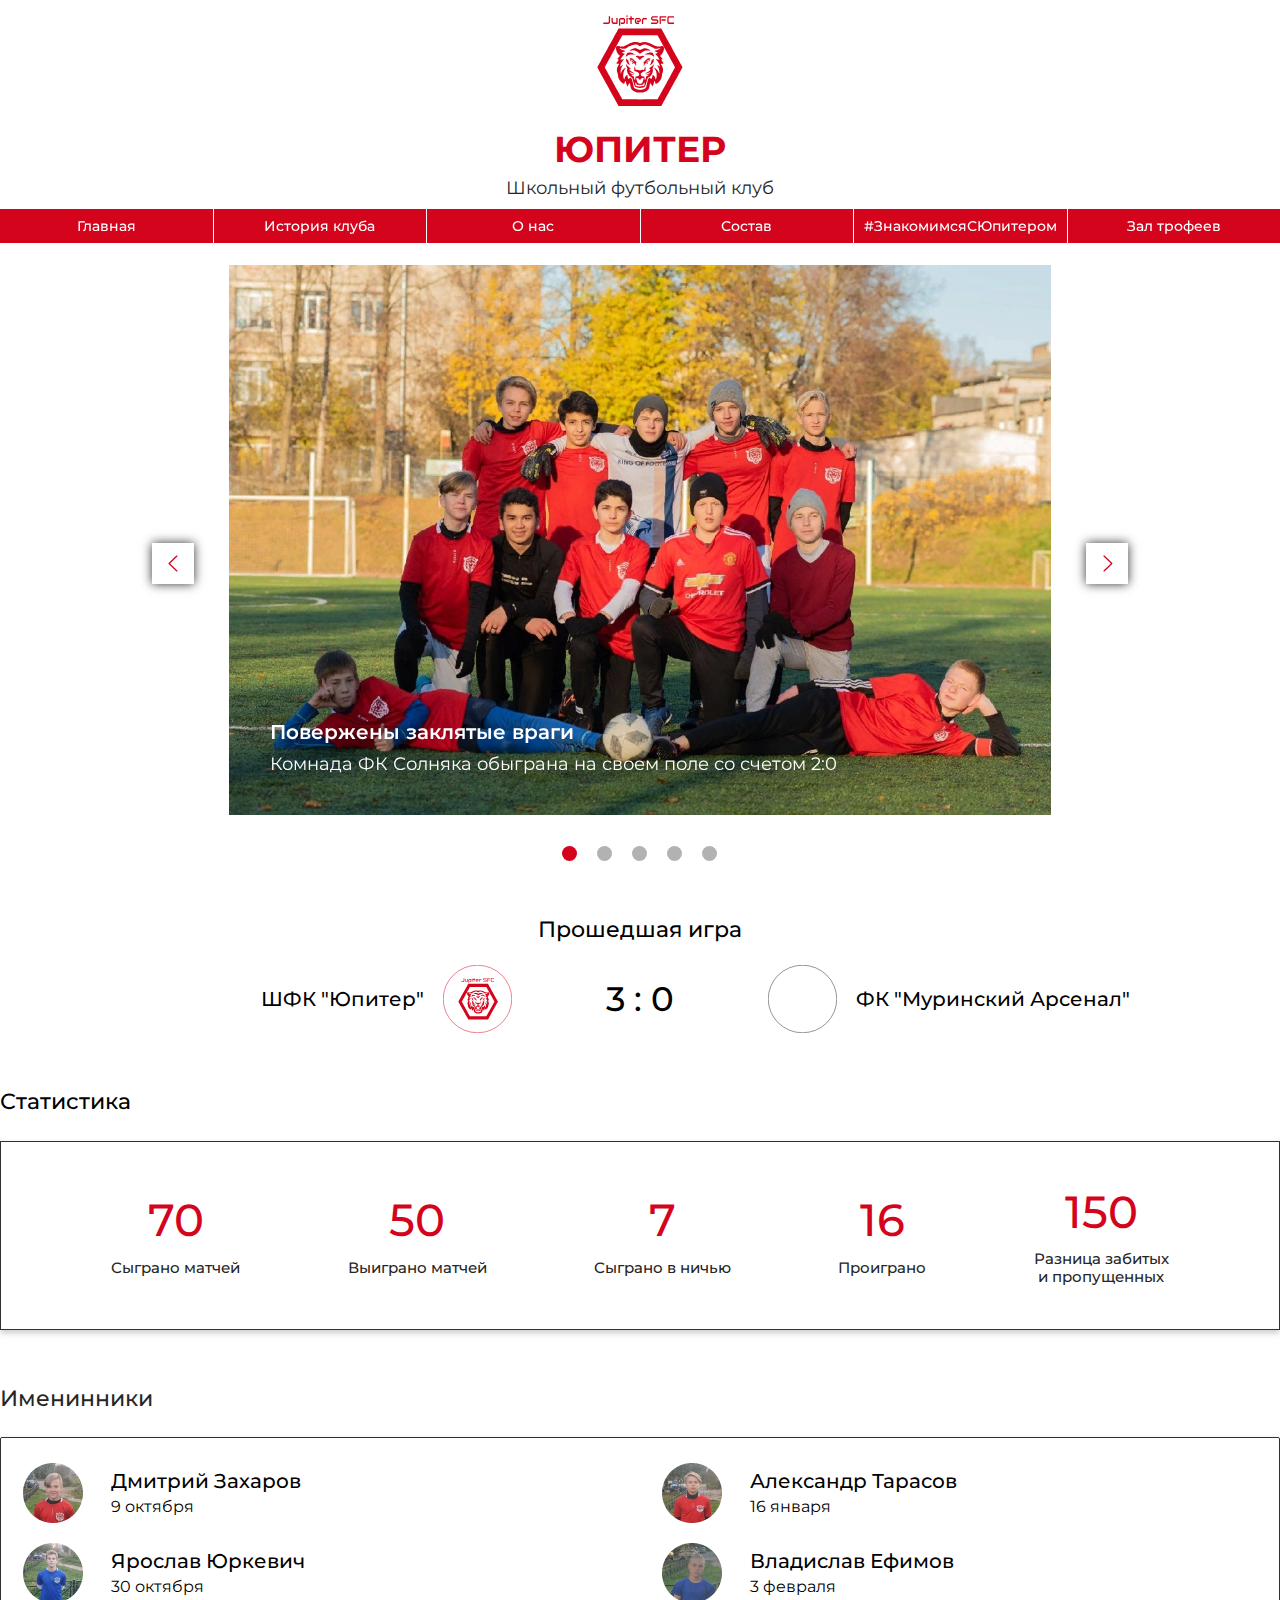
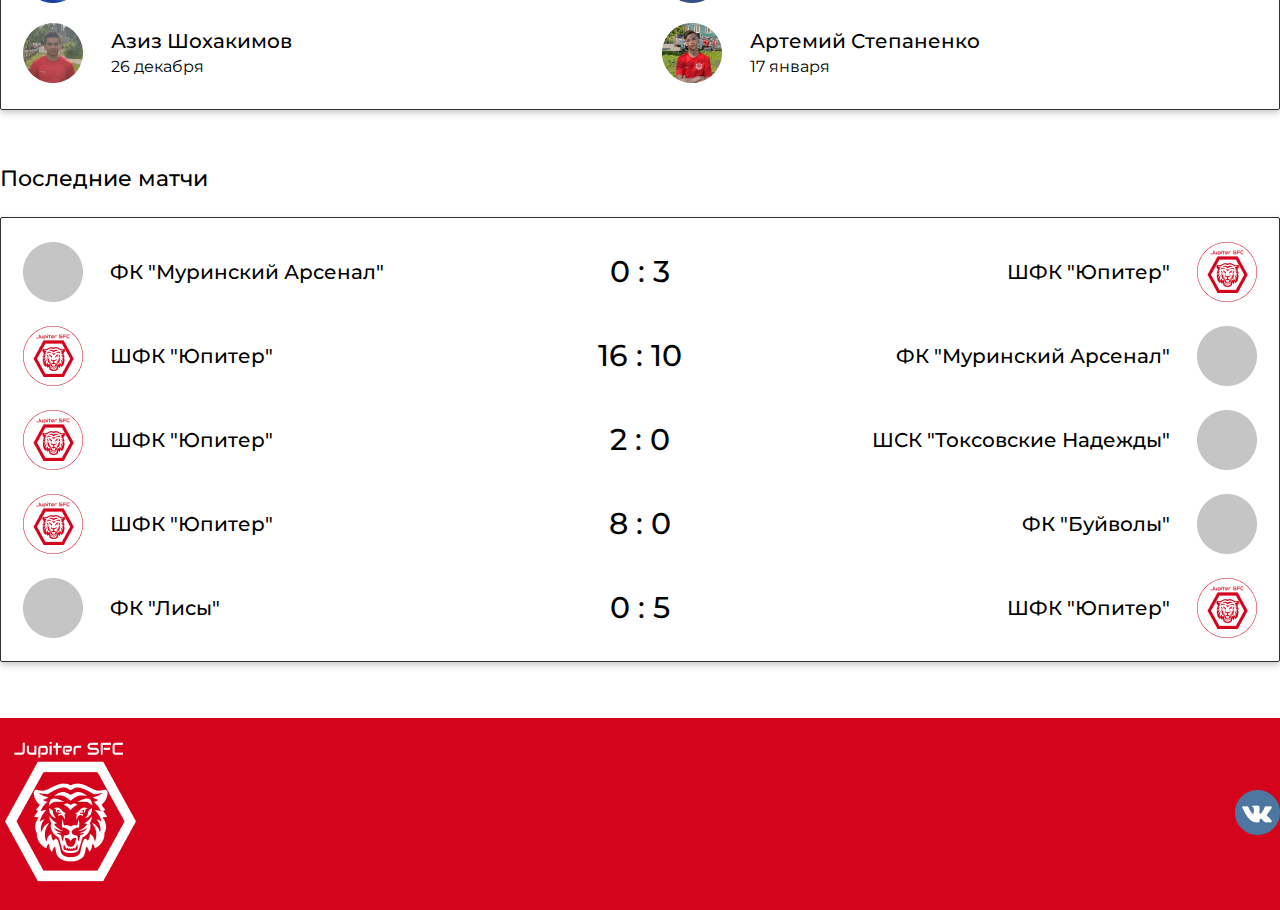
==== commit 7e282f89: "Сделана и адаптирована главная страница, но не адаптирован футер" ====
--- a/pages/main/index.html
+++ b/pages/main/index.html
@@ -128,27 +128,29 @@
    <!-- Статистика -->
    <section class="stats">
       <div class="container">
-         <h1 class="stats__title">Статистика</h1>
-         <div class="stats__container">
-            <div class="stats__item">
-               <h1>70</h1>
-               <span>Сыграно матчей</span>
-            </div>
-            <div class="stats__item">
-               <h1>50</h1>
-               <span>Выиграно матчей</span>
-            </div>
-            <div class="stats__item">
-               <h1>7</h1>
-               <span>Сыграно в ничью</span>
-            </div>
-            <div class="stats__item">
-               <h1>16</h1>
-               <span>Проиграно</span>
-            </div>
-            <div class="stats__item">
-               <h1>150</h1>
-               <span>Разница забитых<br>и пропущенных</span>
+         <div class="stats__wrap">
+            <h1 class="stats__title">Статистика</h1>
+            <div class="stats__container">
+               <div class="stats__item">
+                  <h1>70</h1>
+                  <span>Сыграно матчей</span>
+               </div>
+               <div class="stats__item">
+                  <h1>50</h1>
+                  <span>Выиграно матчей</span>
+               </div>
+               <div class="stats__item">
+                  <h1>7</h1>
+                  <span>Сыграно в ничью</span>
+               </div>
+               <div class="stats__item">
+                  <h1>16</h1>
+                  <span>Проиграно</span>
+               </div>
+               <div class="stats__item">
+                  <h1>150</h1>
+                  <span>Разница забитых<br>и пропущенных</span>
+               </div>
             </div>
          </div>
       </div>
@@ -157,59 +159,135 @@
    <!-- Именинники -->
    <section class="birth">
       <div class="container">
-         <h1 class="birth__title">Именинники</h1>
-         <div class="birth__container">
-            <div class="birth__col">
-               <div class="birth__item">
-                  <img src="images/birth-1.png" alt="">
-                  <div class="birth-item__title">
-                     <h1>Дмитрий Захаров</h1>
-                     <span>9 октября</span>
-                  </div>
-               </div>
-               <div class="birth__item">
-                  <img src="images/birth-2.png" alt="">
-                  <div class="birth-item__title">
-                     <h1>Ярослав Юркевич</h1>
-                     <span>30 октября</span>
-                  </div>
-               </div>
-               <div class="birth__item">
-                  <img src="images/birth-3.png" alt="">
-                  <div class="birth-item__title">
-                     <h1>Азиз Шохакимов</h1>
-                     <span>26 декабря</span>
-                  </div>
-               </div>
-            </div>
-            <div class="birth__col">
-               <div class="birth__item">
-                  <img src="images/birth-4.png" alt="">
-                  <div class="birth-item__title">
-                     <h1>Александр Тарасов</h1>
-                   <span>16 января</span>
-                  </div>
-               </div>
-               <div class="birth__item">
-                  <img src="images/birth-5.png" alt="">
-                  <div class="birth-item__title">
-                     <h1>Владислав Ефимов</h1>
-                   <span>3 февраля</span>
-                  </div>
-               </div>
-               <div class="birth__item">
-                  <img src="images/birth-6.png" alt="">
-                  <div class="birth-item__title">
-                     <h1>Артемий Степаненко</h1>
-                   <span>17 января</span>
-                  </div>
-               </div>
-            </div>
-         </div>
-      </div>
-   </section>
-
-   <p style="display: block; padding-top: 80px; margin-top: 0;"><b><b><b>ГЛАВНАЯ</b></b></b><br>Lorem ipsum, dolor sit amet consectetur adipisicing elit. Dolore rem eius pariatur, eos est exercitationem accusamus. Placeat explicabo ut, quisquam eius veritatis a possimus consequuntur temporibus sapiente accusamus ducimus. Soluta illo ipsa itaque temporibus unde consequuntur, quo, obcaecati, nulla incidunt vero enim voluptatem! Debitis aut assumenda sapiente aperiam sed quia temporibus, minima dignissimos dolores ex harum ullam possimus aliquam, reprehenderit itaque sunt commodi in. Numquam qui commodi obcaecati veniam inventore libero, earum repellendus sequi possimus pariatur ducimus esse quisquam illo laborum, doloremque aspernatur quod delectus ex asperiores distinctio quae, fugiat consequatur impedit tempora? A voluptates fugit voluptatem! Magni laborum earum iste quidem saepe ipsa quis quibusdam? Impedit reprehenderit exercitationem necessitatibus, quod quisquam quibusdam recusandae molestias non atque unde officia animi explicabo illum itaque omnis. Neque magni possimus recusandae fugit, eos numquam pariatur quas, quod nobis tenetur corporis exercitationem dignissimos architecto officiis asperiores aliquid officia necessitatibus ab accusantium sit voluptas aliquam! Repellat molestias optio in dolor sint excepturi nostrum eum doloremque id aliquid, tempora facere corrupti quisquam blanditiis nulla doloribus temporibus atque at reprehenderit? Explicabo ea blanditiis, nobis nesciunt rem aliquam delectus cupiditate? Sed magnam soluta fugit, tenetur iure dolorum nobis atque sit nisi hic quisquam ipsam numquam. Suscipit hic numquam a debitis pariatur, tempore dolorum nobis id voluptates veritatis nesciunt possimus expedita officiis fugit odit necessitatibus quaerat. Odit aperiam doloremque quidem fugiat quos ut nulla eligendi maxime quam possimus, perspiciatis autem unde voluptate, voluptatibus magni rerum ab, vel ex? Delectus accusamus amet incidunt dolores nesciunt ab dicta provident eveniet sit dolor veniam saepe natus perferendis facilis mollitia distinctio inventore fuga neque corporis, non accusantium aliquam voluptatem recusandae! Amet beatae expedita dolores minus omnis totam quibusdam neque nostrum, esse odit nisi voluptas necessitatibus assumenda quidem laborum tempora accusantium? Autem earum tempore voluptate, saepe sequi nostrum. Repudiandae nisi ipsa ullam unde distinctio quo aliquid illum necessitatibus iste incidunt sit quaerat amet officiis sint consequatur reprehenderit dolor, facilis mollitia debitis, impedit eius accusamus? Deleniti, nulla, impedit velit ut modi fugit nemo nobis labore obcaecati accusantium ducimus corporis eos vitae reiciendis itaque aliquam voluptate! Id magni tempora corrupti autem fuga maiores minus ipsam nisi similique, voluptate, ea, saepe tempore libero eligendi optio vero expedita? Illum vitae minus nostrum eaque similique voluptates distinctio consectetur eos ipsum totam error accusamus consequuntur eligendi maiores dicta sint nemo nam, consequatur veniam, molestias perspiciatis eius necessitatibus suscipit! Cum cupiditate vero rerum dignissimos cumque? Quasi repudiandae explicabo incidunt, saepe ad commodi! Aliquid, earum eveniet sint asperiores expedita excepturi beatae aut labore praesentium et aperiam nisi, magni dolorum ullam soluta doloribus laboriosam! Non neque cupiditate, odio modi eum quos saepe exercitationem velit! Aut minima, eveniet quaerat sed quibusdam expedita autem reprehenderit officia possimus quidem laborum repudiandae esse, ab sequi veritatis in. Perspiciatis, neque doloribus, ipsam rem reprehenderit veniam autem quaerat error repellat beatae aspernatur sapiente tempore ut enim delectus. Maiores facere inventore suscipit iure? Consequatur repudiandae dolor cum laborum consequuntur accusamus, sunt velit reiciendis quidem aliquam hic eum facere, non mollitia, iusto quaerat vero. Totam incidunt eaque, pariatur quasi similique rerum dolor consectetur ipsa molestiae assumenda maxime maiores iusto tempora accusamus perferendis iure ducimus repellat natus sint possimus, quisquam eius. Illo praesentium ea ratione alias eaque exercitationem, repudiandae a veritatis accusantium ullam voluptas minus deleniti? Incidunt quisquam repellendus aspernatur excepturi ipsam animi cupiditate quam rem odio sequi illo nemo officia reiciendis porro alias, saepe nobis ex aperiam? Sequi, necessitatibus? Modi odio a laudantium asperiores, saepe vero quia ullam optio aut corporis nesciunt commodi praesentium nam, quam, suscipit dolores cum alias reprehenderit hic. Placeat quas assumenda reprehenderit. Nesciunt distinctio cupiditate maxime porro! Necessitatibus, blanditiis quia eum id aliquam aut repellendus officia minima exercitationem, ipsam culpa, sint itaque perspiciatis adipisci modi enim perferendis. Blanditiis ipsam excepturi quo asperiores quam distinctio ipsa quas fugit! Repellat dolores tempore mollitia aut, animi repudiandae dolore impedit itaque nihil inventore, tempora est accusamus cum cupiditate iusto alias suscipit? Facilis, reiciendis. Eos ad possimus, a animi et voluptate quis labore illo nulla consectetur aut, dolor sint explicabo pariatur commodi, accusantium odit porro! Magnam itaque necessitatibus placeat unde dolorum similique. Soluta nisi error officiis ipsum magni eum vero blanditiis, nulla minus. Vero pariatur inventore neque beatae laboriosam maxime sed dolor aut consequuntur consectetur a perspiciatis, atque mollitia ab autem aspernatur esse ullam veniam sint excepturi corporis asperiores. Consequuntur aperiam, distinctio repellat dicta pariatur reprehenderit delectus dolor ipsa facilis? Accusamus ut sunt culpa tempora ex mollitia cupiditate sit iusto, fugit error pariatur aliquid, hic asperiores velit sint. Minus perspiciatis aperiam sunt praesentium ad officiis odio recusandae quibusdam dolorem, aspernatur corporis ab, in nihil id quaerat libero blanditiis itaque ducimus esse. Minima pariatur placeat necessitatibus suscipit quas, labore perferendis. Iusto maiores dignissimos magni quo maxime beatae eum voluptates. Atque tenetur error maiores adipisci possimus impedit esse similique molestiae cum officiis, dignissimos repellendus, non quia beatae. Molestias beatae ea, commodi sit doloribus nostrum eius doloremque tenetur aspernatur, sed natus possimus saepe distinctio laboriosam nisi consequatur delectus quidem? Sit eos dolor iste voluptatibus laborum nemo non, dolores, eveniet saepe perspiciatis ipsa, sunt esse eligendi. Hic possimus aut, aliquam deleniti sunt soluta quis pariatur eius ea facere expedita est! Quod excepturi asperiores laborum porro tenetur sint odio ex perspiciatis debitis veniam possimus, qui ab dolor minima consequuntur quasi dicta earum impedit quis. Reiciendis tenetur at unde rerum. Veritatis et eos tenetur aliquam ea at nesciunt neque praesentium odio quidem nam, molestiae suscipit voluptatum quis distinctio! Deserunt, consectetur omnis incidunt natus neque dolores consequuntur eveniet soluta iure maxime eum harum inventore obcaecati. Consectetur similique ad accusantium natus temporibus est explicabo facere id? Alias nam repudiandae ut quibusdam, impedit reiciendis eius repellendus ipsa cum error ducimus neque, unde voluptatem assumenda optio quia adipisci vel ab amet illo minima? Asperiores officiis quod tempore error, beatae, corrupti, quam sed necessitatibus itaque soluta excepturi! Quasi sunt ut provident qui minima? Mollitia sapiente ut molestias minima ipsam perspiciatis cupiditate non voluptatibus, aspernatur in doloribus commodi magni et doloremque vitae quis tenetur. Quisquam aperiam corporis placeat labore reprehenderit deserunt porro, eligendi, rerum perspiciatis sit tenetur at nulla qui, officiis beatae? Deleniti impedit rerum suscipit quis, tempore at eaque quibusdam dolores maxime quas delectus saepe fugiat, reprehenderit dolorum beatae fuga sunt ea. Ea eveniet ducimus, corporis accusantium enim tempore ad porro, quod tempora vitae corrupti facilis eius nam deserunt esse molestiae expedita. Laboriosam culpa debitis animi impedit voluptate in non officiis aliquid omnis, repellat, natus, rerum blanditiis? Tempore quos autem error, at sunt debitis aliquid laboriosam quasi numquam earum officia! Id asperiores nemo illum minus molestiae ducimus mollitia eveniet voluptatum animi, fugit aperiam nulla suscipit, incidunt repudiandae eligendi vero odio perspiciatis recusandae! Facilis itaque labore ipsa doloremque nulla dolor quo nesciunt, illo a aspernatur officia iusto odio, magni vitae consequatur praesentium. Praesentium repudiandae esse eveniet tempora impedit id aliquid, doloribus et recusandae assumenda? Beatae recusandae harum deleniti fuga ipsum consequuntur illum et explicabo debitis dolores quod molestiae saepe perferendis rem, alias, eius esse. Odio delectus iste modi accusantium rem eligendi excepturi. Consequuntur tempora non id eos ipsum molestias quis in dolorum cum. Repellendus possimus aut, harum sit praesentium aliquid ipsa reprehenderit sint ipsam amet fugit quis vitae placeat, cumque perferendis nulla ullam accusantium tempora labore odit? Voluptate minus tenetur eos, tempore necessitatibus hic autem, nobis, vero voluptates id voluptatibus accusamus. Qui sed, quo, molestias odio vero voluptatem delectus rem aliquam hic ea minima optio earum adipisci impedit obcaecati autem dolorum nam nihil officiis. Magnam nisi aut animi eos assumenda ut eligendi! Fugiat corrupti ratione fugit reprehenderit voluptas similique. Architecto ipsum a, natus fugit repellendus, aut illo nemo quod atque asperiores consequatur quasi laudantium assumenda eveniet quam sapiente nulla et amet. Earum veritatis ullam qui, minima sunt repellat vel velit iusto quam, id corporis molestiae doloribus quod accusantium mollitia. Ex obcaecati iusto facere nihil dignissimos non porro fuga impedit corporis inventore consequatur vero unde ratione libero, incidunt placeat mollitia autem laboriosam amet nemo! Neque, esse iure qui ut dolorum ducimus impedit commodi in ipsa pariatur! Nisi, commodi quia ipsam veritatis sapiente necessitatibus, dignissimos saepe voluptates magni itaque libero eum perferendis distinctio quas debitis iure sunt maiores. Minima omnis deserunt perferendis. Nam ipsa ex ipsam eius libero, quaerat culpa a perspiciatis sint, dolorem pariatur soluta? Iste porro nemo animi explicabo sapiente inventore, nulla velit est vitae iusto dolor nostrum hic quas temporibus minima libero excepturi impedit? Quaerat accusamus dignissimos debitis. Enim nam dolores esse optio nobis, ut dolor sit, ducimus molestiae praesentium odit consequatur ea quae, in laudantium tempora. Ad, similique autem! Nisi sit sunt incidunt rem mollitia, fugiat nostrum illo enim eius maiores et error veritatis minima esse omnis voluptatem quam id officia ex soluta qui distinctio nulla molestias saepe? Fugit ipsum facilis hic esse commodi possimus aperiam iusto officiis fuga sed eius iure quaerat delectus voluptatem soluta odio dignissimos laudantium, consequatur quam repellat porro sint asperiores veniam? Voluptas porro alias voluptates vel blanditiis tempora facere laborum rerum vitae assumenda odit cumque impedit id neque, placeat culpa iusto suscipit provident, quis quo dolorem natus laudantium! Rerum impedit in consequatur. Libero nobis sed rerum esse hic assumenda ut corporis quasi doloremque repellendus est reprehenderit architecto, qui ratione iusto dignissimos maxime, amet, vitae fugit? Enim culpa autem temporibus natus amet quaerat, maiores suscipit ullam labore odit fugit ipsa asperiores fugiat eum dicta numquam eveniet quasi expedita. Quidem, placeat! Tempora, ratione itaque possimus quo eos exercitationem recusandae nesciunt officia veniam tenetur dolor maxime voluptatum vitae assumenda harum iusto vel minima facere laudantium deserunt quis minus sequi suscipit. Fugiat amet possimus ipsam architecto voluptates odio, eligendi hic ex id vitae doloribus error a earum ratione assumenda sunt aut nobis, aliquam iste. Natus quis saepe soluta voluptatibus sapiente recusandae pariatur earum laudantium aliquid? Consectetur voluptatem quas error ratione quam obcaecati omnis voluptates. Asperiores est dolores nam, animi illo, necessitatibus repellat eos molestias aliquid quasi illum porro temporibus esse culpa ipsam pariatur excepturi itaque velit eum et veniam ratione incidunt. Excepturi quam facilis nemo vero omnis quidem, nihil animi blanditiis error aperiam labore expedita hic a, accusamus doloribus. Illo quae aliquid facilis odio tempore assumenda, reprehenderit officiis quidem dolorem reiciendis, aut, eius et temporibus ab veniam quas soluta voluptatum? Repellendus porro vel accusantium laborum dolore voluptatum consectetur aperiam, consequuntur corrupti at autem rem iure repellat maxime suscipit rerum eveniet. Maxime ab ipsum nesciunt. Cumque dolor ea consequatur itaque vero reprehenderit perferendis rem voluptatem nesciunt magni! Quis laboriosam quo, doloribus facere illo assumenda mollitia saepe? Autem magnam aspernatur dignissimos. Voluptas repudiandae voluptates, ad libero optio inventore pariatur quidem illum vel ea error harum, dicta nam iste aspernatur ipsa beatae saepe id temporibus! Impedit voluptate odio provident beatae ipsum corrupti perspiciatis fugiat aliquam autem, delectus, magnam nobis eos voluptatum cupiditate, hic fugit rem maiores id sapiente asperiores distinctio temporibus. Earum qui voluptate alias adipisci? Quis modi culpa dignissimos officiis nulla, similique error minus neque voluptatibus quo sit molestiae pariatur laboriosam. Laboriosam sit, obcaecati cumque, odio consectetur, eius fugiat alias delectus nam quibusdam doloremque facilis enim quasi expedita accusamus vel natus dicta ipsa facere pariatur? Totam non esse expedita perferendis corrupti quo cum nostrum vitae ex temporibus suscipit voluptatibus, amet assumenda, facilis fuga labore itaque illum eveniet commodi, doloribus pariatur error sed nemo? Repudiandae eligendi eius illum perferendis, itaque aliquid, nisi neque recusandae provident quod fuga voluptas delectus dolore aperiam ut, fugiat atque autem aspernatur! Eius vel, autem qui dolore mollitia doloremque labore ullam suscipit modi! Nam omnis facere eaque magni ab corporis quam modi, iure pariatur ipsam aperiam minima officiis dolor dolorem nemo non consequatur veritatis recusandae consequuntur! Ipsum ipsa molestias, id cupiditate illo magnam porro iusto in nostrum eos, molestiae autem quas magni consequatur temporibus adipisci reiciendis, earum laudantium atque? Est, nesciunt fugiat? Pariatur magni ab assumenda expedita labore atque excepturi asperiores quo! Architecto expedita velit magnam officia, aliquam accusamus reiciendis iusto cumque at, provident repellat exercitationem nisi? Reiciendis nihil recusandae iste distinctio quia eligendi veritatis nemo tenetur id. Quos quo consequuntur rerum hic reprehenderit repudiandae ut corporis unde eveniet corrupti animi nostrum nisi voluptate, quam commodi consectetur mollitia vel, aut sapiente facere excepturi! Voluptas maxime obcaecati deserunt sed laboriosam dolor fuga voluptatem expedita magnam eveniet corrupti, facere vero. Necessitatibus quis error explicabo perferendis ipsam obcaecati vel, consequatur eius repellat rem ab blanditiis, tempora commodi, eaque possimus vitae voluptatum consequuntur sit et cum veritatis pariatur asperiores. Laudantium iste at cupiditate pariatur quaerat porro quod odio dolor in sed eius unde fugit est nihil explicabo perspiciatis tenetur, cum amet! Maxime fugiat aliquam, ad at voluptatum sit non! Odio obcaecati minus enim recusandae vel quis exercitationem perferendis doloremque dolor sit, alias, autem iusto sed veniam consequatur aliquid voluptatum esse ratione nam? Ullam et veritatis odit reprehenderit, voluptatum assumenda hic quisquam saepe aut quam, ducimus, nesciunt possimus inventore at veniam! Magnam corrupti atque voluptatem, error aspernatur sed ut repellendus molestias? Vel distinctio molestias eos itaque atque deleniti magnam temporibus qui, veniam facere, dicta repudiandae repellendus nihil praesentium maiores magni autem quidem, labore ut saepe quam fugiat beatae neque. Eum commodi sunt hic delectus similique aspernatur excepturi placeat repudiandae modi, vero fuga. Nisi expedita magni asperiores nostrum qui veniam fugiat at fugit nulla, quod rerum voluptatem, nesciunt corporis, commodi labore nam consequuntur inventore iusto magnam sit dolorum debitis! Totam animi libero tempore corporis debitis, nesciunt voluptate soluta maxime non perspiciatis a repellat, architecto rerum voluptas aliquam obcaecati dignissimos deserunt necessitatibus minus. Illum minima rerum, hic aliquam natus exercitationem laudantium reprehenderit doloribus voluptatibus. Accusamus accusantium perspiciatis impedit quo, quos officia consectetur esse aliquam. In delectus, ex harum quos aspernatur, sapiente autem eum architecto fugiat dicta corporis reprehenderit ut unde debitis asperiores similique atque sequi quae. Ipsam harum ratione non quidem qui iure ducimus aliquid aspernatur repellat, ex repudiandae illo aliquam, molestiae illum odio dolorum nulla natus. Ex modi neque quae maxime suscipit minima itaque veniam quisquam, ullam quaerat architecto explicabo repudiandae quod sed et ab maiores aperiam distinctio, corporis quibusdam cumque, libero eos! Inventore incidunt possimus est, recusandae eius debitis excepturi? Modi hic voluptatem magnam. Eligendi nemo similique corporis, aperiam ipsam cum qui beatae illo? Quas quia iusto dolorem iure nemo, ullam saepe totam quod consequuntur officiis explicabo, ad perspiciatis alias velit molestias voluptatibus hic, error voluptate adipisci vel est eveniet labore! Commodi similique dolor doloribus eos voluptatum vel dolore aspernatur natus mollitia fugit autem quidem possimus reprehenderit quos accusamus culpa omnis, cumque excepturi aliquam distinctio inventore nostrum! Aspernatur, eum rerum. Consectetur nesciunt amet facilis, vero laborum saepe voluptates eius officia, ratione nulla eos deserunt quod, explicabo quo delectus! Voluptates placeat non rerum perspiciatis accusamus necessitatibus nemo error corrupti. Nihil, ratione pariatur quia odio possimus itaque accusamus molestias repudiandae quae impedit hic perspiciatis soluta cupiditate rerum fugit culpa animi velit ipsa. Mollitia consequuntur dolorem adipisci inventore ullam omnis illum nemo, eum culpa facere delectus est distinctio quod quis? Asperiores animi provident distinctio quos porro optio omnis reprehenderit minima doloremque mollitia repudiandae repellat beatae maiores, quas velit dolorum libero voluptas corrupti laudantium. Praesentium aliquam deserunt, alias maiores fuga nesciunt ipsa ex tenetur dolore unde magnam quas ipsam, voluptates ducimus tempora harum eaque explicabo nulla porro ab delectus natus repellendus totam obcaecati! Quod, qui, atque tempora perspiciatis laboriosam culpa amet a repellat fuga exercitationem reiciendis suscipit iste quis ut corrupti harum fugit? Vero ullam modi accusantium magni dolore. Omnis quibusdam veritatis ducimus temporibus necessitatibus voluptate ratione tenetur illum quis praesentium. Perspiciatis, cumque? Ad natus similique esse totam ipsum laboriosam ipsa vel deleniti repellat corrupti, dolores, molestiae officiis debitis commodi delectus quae quasi tenetur facilis quod iusto vitae modi porro, dicta explicabo. Pariatur, sunt commodi quibusdam perferendis id corporis tempore hic exercitationem accusamus, vero maxime cupiditate ipsum libero excepturi? Eius incidunt perferendis quibusdam aliquid dignissimos culpa vero voluptates. Numquam ea, ipsam cumque voluptatum possimus vero ullam illo minima earum consequuntur distinctio, explicabo dolore porro! Odio magni repudiandae repellendus molestiae. Eius reprehenderit esse praesentium eligendi tenetur, illo fugit et veritatis dolor veniam ipsum ab alias ducimus earum aut, est atque soluta doloribus odio. Repellendus animi suscipit fugit quis a laborum explicabo culpa ab dolorem, consectetur, doloribus reprehenderit? Dicta eligendi aut fugit id fugiat voluptatum ab placeat neque ea eos repudiandae tempora inventore sed, laboriosam commodi explicabo, odit error labore. Dolorem ullam porro laborum, doloremque sequi repellat beatae amet culpa, praesentium alias reiciendis unde consequuntur voluptate veritatis iure quia quaerat. Alias autem, laborum sit aliquam, numquam dignissimos ut libero quo accusantium sequi aperiam qui quis iusto dolorem eaque quod repudiandae nam eveniet et sapiente. Maiores voluptates, iste saepe illo atque vero? Enim accusamus quod perferendis quae eos sapiente illum ratione ipsam temporibus soluta deleniti, ab molestiae aliquam sequi id provident perspiciatis qui repellat voluptas tenetur amet magni saepe. Reiciendis, maiores? Eaque temporibus autem, non, delectus corporis, officiis corrupti facilis quasi tenetur quibusdam repellendus voluptates. Accusantium labore ea nisi omnis, placeat odio quaerat, excepturi dolorem sequi inventore minus assumenda debitis quo doloremque recusandae odit at, a reiciendis modi. Natus delectus accusamus nisi iste fugit, minus animi quos unde voluptas magnam laborum laboriosam repellendus dolore libero possimus nihil sapiente mollitia! Perferendis laboriosam quod minima veniam architecto possimus sit officiis blanditiis alias fugiat. Nesciunt ea eius optio vero excepturi, quod facilis laborum perferendis cumque magni eveniet eaque, explicabo quam necessitatibus dignissimos ratione dolore aspernatur est ipsum incidunt officiis. Velit harum, accusantium eaque dolore veritatis perferendis quo tempora quos ea fugit. Facere magnam adipisci accusantium quam quo veniam repellendus, ipsa nisi accusamus nemo tempora quod sed, velit quisquam tempore impedit doloribus recusandae quasi voluptas ea corporis aut quis suscipit! Fuga reiciendis aut adipisci ratione commodi minus inventore laborum doloribus possimus dicta minima quos rerum iste eveniet quo nesciunt, fugiat saepe nobis. Nisi, esse quos sunt in rerum aut velit dolor iste assumenda ullam fugiat repellat sint, tempore sit quod! Animi magnam non dolor vitae commodi error sed modi dolorem iure molestiae vel, quidem, sequi cumque ipsum neque ad optio quia praesentium recusandae. Minima libero mollitia et similique ipsa magnam voluptate sit aperiam aut unde modi amet voluptates qui necessitatibus nobis excepturi veniam sint, a suscipit, veritatis nostrum! Dolorum nam quisquam unde perspiciatis assumenda aspernatur iste numquam. Ut, magnam? Voluptas ipsa omnis atque corporis totam excepturi reprehenderit dicta recusandae, odio illum quo nemo dolore a quibusdam temporibus sapiente, iure, possimus voluptatibus! Possimus magnam, ullam totam recusandae tempora voluptatem! Laudantium quibusdam quaerat ab omnis ducimus optio accusamus mollitia itaque voluptatibus facilis distinctio quasi, fugiat dicta iure aperiam placeat reiciendis inventore laborum earum eius nemo natus sequi harum. Dolores ad dolore pariatur expedita rerum ab unde ratione, in quaerat saepe velit vitae dignissimos laborum cum earum et minima fuga deserunt, ut nemo natus molestias provident. Numquam architecto asperiores illum rerum dignissimos quidem, modi iusto pariatur porro non tempore ad itaque eum consequuntur veniam rem iste, eius magnam earum minus, voluptatem accusantium perferendis quis. Necessitatibus animi alias sunt nobis magni, in, soluta inventore adipisci modi beatae quos vel molestiae facilis commodi doloribus rem? Incidunt, rem doloremque. Impedit sint, deserunt quidem eaque est neque magnam officiis accusantium at a. Eum, numquam suscipit obcaecati id alias ex eaque facere fugit esse aut deserunt, pariatur corporis quos. Fugiat modi aperiam veritatis repudiandae officiis saepe perspiciatis, neque alias similique laboriosam distinctio suscipit harum vero, voluptates iste a, voluptatem dolore quae facere? Hic soluta praesentium, obcaecati illum nobis earum, itaque cumque omnis, minus similique accusantium incidunt ad odit! Temporibus commodi dicta inventore soluta? Harum, quam ut. Repellendus, ut! Veritatis optio voluptatum voluptatem exercitationem laborum eum delectus mollitia officiis explicabo sit repellendus eaque alias nulla commodi distinctio quis veniam, dolorem inventore iste repudiandae, quod dolores amet quasi. Autem obcaecati inventore tenetur, deserunt aliquam, aliquid odit modi necessitatibus omnis corrupti architecto itaque culpa libero, non saepe. Suscipit aspernatur assumenda velit animi expedita aperiam eligendi. Aut reiciendis tempore, inventore dolores fugit vitae commodi rerum delectus ullam nam aliquid placeat vel non modi voluptatem possimus suscipit, optio atque? Nobis quae recusandae quas, omnis corporis molestiae exercitationem asperiores atque dolorum maiores perferendis. Reiciendis similique est quod. Accusantium ea mollitia provident quaerat quo praesentium eius molestiae atque aut, cupiditate aliquam, consectetur porro dicta voluptate repudiandae eos necessitatibus quibusdam. Itaque atque, inventore sapiente nihil aliquam, velit suscipit tempora corrupti cupiditate provident blanditiis dicta incidunt enim rem aut repudiandae facere architecto laborum ducimus veritatis explicabo. Quia, explicabo cupiditate. Eos, libero sint. Laboriosam at quam rerum, illo soluta veritatis. Quos dolores, dolore earum quidem aut delectus sunt error. Blanditiis earum ea culpa rem pariatur nobis corrupti ullam veritatis atque consequuntur molestias distinctio nisi unde eligendi illo, nemo commodi, eius repellendus consectetur enim. Blanditiis quaerat, possimus voluptatem dolores dolorem enim nisi magnam vitae deserunt necessitatibus fugit placeat tenetur aliquid reiciendis nostrum quae quisquam earum? Laboriosam voluptate enim dolorem provident nisi autem culpa eum saepe a rem aspernatur totam ad maiores, maxime fugit officiis repellendus voluptatum atque minima consectetur? At, architecto aspernatur? Fugit adipisci eaque odit eos deleniti nemo praesentium ad illum corporis architecto repellat impedit nam officia autem doloribus enim, voluptate nisi incidunt eligendi quam ex sint debitis? Quaerat veniam officiis nobis animi. Totam pariatur adipisci quos doloremque tempora cupiditate, facere explicabo sint vitae alias nobis autem? Nihil consequuntur eaque reiciendis ipsam deleniti quo similique consequatur! Magnam eaque omnis repellat delectus, obcaecati quidem similique nulla accusamus optio, maiores consequuntur dolorum reiciendis neque consectetur quis nihil necessitatibus porro! Architecto eveniet possimus nesciunt a velit, consectetur voluptates veniam expedita sit, facere sequi vero, modi atque facilis. Dolorum autem tenetur dolores assumenda quo. Quam sequi fuga, natus distinctio debitis error velit dolore, maiores aliquam, autem sint voluptates. Doloremque harum vero molestias sint amet iure cupiditate? Accusamus, dolor perspiciatis possimus dolorem voluptates quis totam dignissimos deleniti temporibus iste numquam. Dolores aliquam minus eveniet excepturi enim placeat libero voluptates, porro quia quo earum harum et ipsa laudantium commodi magnam? Unde odio, corrupti molestias, magnam distinctio dolorem quos nihil quod autem ut alias dolore aliquid laborum fuga aut in atque reiciendis. Fuga nisi distinctio, neque, blanditiis, eum facere eos impedit nobis autem rem natus! Laboriosam voluptate et obcaecati repellat officiis eligendi, consequuntur doloribus, dicta ullam, ipsa similique quod excepturi ipsum illo! Necessitatibus, voluptatibus quibusdam odit aliquid harum sapiente animi ratione nobis in temporibus hic numquam nihil accusantium voluptates recusandae sunt soluta aperiam neque minima cupiditate. Pariatur facere provident veniam harum esse distinctio voluptates fugiat quae, voluptatem facilis sapiente minima ipsam quo excepturi id impedit, doloremque quam tempora molestiae maxime ex asperiores. Tempore ad illum perferendis eveniet fugit nemo officiis dignissimos in, alias consequuntur facere aperiam aliquid amet. Incidunt nemo nobis accusamus ipsum eum eligendi quae doloribus unde minus molestiae ullam impedit, nihil pariatur cumque vel! Architecto, modi nulla! Tempora similique dignissimos expedita modi, possimus explicabo quaerat accusamus ducimus eligendi tempore fugiat adipisci enim autem voluptate iusto, ipsam nam veritatis praesentium ipsa aut ut repellat neque quos! Cum, porro qui corporis amet voluptatem aut molestias nisi nesciunt id ut, accusantium cumque mollitia impedit aperiam excepturi, repudiandae inventore accusamus nostrum? Mollitia, maxime ab error voluptates dignissimos alias laborum, illo commodi nesciunt non voluptate? Consequuntur tempore voluptates sunt quaerat nemo maxime quidem, totam voluptate exercitationem reiciendis quo beatae pariatur sequi veritatis. Laborum, ad praesentium cumque suscipit neque temporibus consectetur ipsam officia laudantium eaque atque vitae aliquam autem iure accusantium laboriosam alias, aut unde deserunt fugit distinctio. Ab magnam voluptas animi aut voluptates, optio deserunt vero temporibus delectus numquam, quae laboriosam? Est quam voluptatibus, consectetur repellat minima unde nisi explicabo consequatur qui quas laboriosam vero tenetur maiores numquam iure quia soluta asperiores ad! Illum magnam voluptatem reprehenderit! Rem maxime, minima ea, est consequatur id qui ab vitae fugiat in modi quia nobis. Nobis saepe eaque necessitatibus molestiae sint facilis exercitationem dolor accusamus asperiores corporis eius nostrum, hic esse voluptates soluta fugiat recusandae excepturi ipsa veritatis doloribus illo assumenda quibusdam repudiandae! Repudiandae sed ab, mollitia harum expedita cum recusandae totam veritatis possimus! Obcaecati necessitatibus odio reprehenderit, quos soluta fuga nulla, error debitis vero magni rem numquam voluptate iusto temporibus. Cumque repellendus rerum aliquid architecto voluptatum cupiditate ea, repellat dolores autem itaque libero tenetur pariatur suscipit nulla magnam obcaecati, ipsa at perspiciatis assumenda facilis. Amet nam asperiores ullam magnam placeat. Magni, obcaecati. Dolores totam sapiente eius nesciunt tenetur doloribus neque ea incidunt minus repellat repudiandae veniam error consectetur modi in adipisci earum libero, enim, iusto vel. Doloribus alias numquam, perferendis ad rem reiciendis quasi explicabo, labore iste hic dolores architecto esse adipisci sint rerum ducimus animi!</p>
+         <div class="birth__wrap">
+            <h1 class="birth__title">Именинники</h1>
+            <div class="birth__container">
+               <div class="birth__col">
+                  <div class="birth__item birth-first">
+                     <img src="images/birth-1.png" alt="">
+                     <div class="birth-item__title">
+                        <h1>Дмитрий Захаров</h1>
+                        <span>9 октября</span>
+                     </div>
+                  </div>
+                  <div class="birth__item">
+                     <img src="images/birth-2.png" alt="">
+                     <div class="birth-item__title">
+                        <h1>Ярослав Юркевич</h1>
+                        <span>30 октября</span>
+                     </div>
+                  </div>
+                  <div class="birth__item">
+                     <img src="images/birth-3.png" alt="">
+                     <div class="birth-item__title">
+                        <h1>Азиз Шохакимов</h1>
+                        <span>26 декабря</span>
+                     </div>
+                  </div>
+               </div>
+               <div class="birth__col">
+                  <div class="birth__item">
+                     <img src="images/birth-4.png" alt="">
+                     <div class="birth-item__title">
+                        <h1>Александр Тарасов</h1>
+                      <span>16 января</span>
+                     </div>
+                  </div>
+                  <div class="birth__item">
+                     <img src="images/birth-5.png" alt="">
+                     <div class="birth-item__title">
+                        <h1>Владислав Ефимов</h1>
+                      <span>3 февраля</span>
+                     </div>
+                  </div>
+                  <div class="birth__item">
+                     <img src="images/birth-6.png" alt="">
+                     <div class="birth-item__title">
+                        <h1>Артемий Степаненко</h1>
+                      <span>17 января</span>
+                     </div>
+                  </div>
+               </div>
+            </div>
+         </div>
+      </div>
+   </section>
+
+   <!-- Последние матчи -->
+   <section class="matches">
+      <div class="container">
+         <div class="matches__wrap">
+            <h1 class="matches__title">Последние матчи</h1>
+            <div class="matches__container">
+               <div class="matches__item">
+                  <div class="matches__hosts">
+                     <img src="images/match-logo-2.png" alt="">
+                     <span>ФК "Муринский Арсенал"</span>   
+                  </div>
+                  <span class="score">0 : 3</span>
+                  <div class="matches__guests">
+                    <span>ШФК "Юпитер"</span>
+                    <img src="images/match-logo.png" alt=""> 
+                  </div>
+               </div>
+               <div class="matches__item">
+                  <div class="matches__hosts">
+                     <img src="images/match-logo.png" alt="">
+                     <span>ШФК "Юпитер"</span>   
+                  </div>
+                  <span class="score">16 : 10</span>
+                  <div class="matches__guests">
+                     <span>ФК "Муринский Арсенал"</span>
+                     <img src="images/match-logo-2.png" alt="">  
+                  </div>
+               </div>
+               <div class="matches__item">
+                  <div class="matches__hosts">
+                     <img src="images/match-logo.png" alt="">
+                     <span>ШФК "Юпитер"</span>   
+                  </div>
+                  <span class="score">2 : 0</span>
+                  <div class="matches__guests">
+                     <span>ШСК "Токсовские Надежды"</span>
+                     <img src="images/match-logo-2.png" alt="">   
+                  </div>
+               </div>
+               <div class="matches__item">
+                  <div class="matches__hosts">
+                     <img src="images/match-logo.png" alt="">
+                     <span>ШФК "Юпитер"</span>   
+                  </div>
+                  <span class="score">8 : 0</span>
+                  <div class="matches__guests">
+                     <span>ФК "Буйволы"</span>
+                     <img src="images/match-logo-2.png" alt="">  
+                  </div>
+               </div>
+               <div class="matches__item">
+                  <div class="matches__hosts">
+                     <img src="images/match-logo-2.png" alt="">
+                     <span>ФК "Лисы"</span>   
+                  </div>
+                  <span class="score">0 : 5</span>
+                  <div class="matches__guests">
+                     <span>ШФК "Юпитер"</span>
+                     <img src="images/match-logo.png" alt="" >   
+                  </div>
+               </div>
+            </div>
+         </div>
+      </div>
+   </section>
+
+   <!-- Футер -->
+   <footer class="footer">
+      <div class="container">
+         <div class="footer__container">
+            <img src="../../interface/footer/images/footer-logo.png" alt="" class="footer__logo">
+            <a href="https://vk.com/jupiters_fanclub" target="_blank"><img src="../../interface/footer/images/footer-vk.png" alt="" class="footer__vk"></a>
+         </div>
+      </div>
+   </footer>
 
    <!-- Jquery -->
    <script src="https://ajax.googleapis.com/ajax/libs/jquery/3.5.1/jquery.min.js"></script>
--- a/css/style.css
+++ b/css/style.css
@@ -251,6 +251,39 @@
   overflow: hidden;
 }
 
+.footer {
+  max-height: 192px;
+  margin-top: 56px;
+  background: #D4041C;
+}
+
+.footer .footer__container {
+  display: flex;
+  align-items: center;
+  justify-content: space-between;
+}
+
+.footer .footer__container .footer-logo {
+  width: 100%;
+  height: 100%;
+}
+
+@media (max-width: 1024px) {
+  .footer {
+    height: 172px;
+    margin-top: 50px;
+  }
+  .footer .footer__container {
+    display: flex;
+    align-items: center;
+    justify-content: space-between;
+  }
+  .footer .footer__container .footer-logo {
+    width: 100%;
+    height: 100%;
+  }
+}
+
 /* Slider */
 .slick-slider {
   position: relative;
@@ -661,7 +694,7 @@
     justify-content: center;
   }
   .last-game .last-game__container .last-game__score {
-    font-size: 24px;
+    font-size: 18px;
   }
   .last-game .last-game__container .last-game__team {
     font-size: 12px;
@@ -757,50 +790,55 @@
     margin-top: 10px;
     font-size: 14px;
   }
-  .stats .stats__container .stats__item:last-child {
-    margin-left: 1;
-  }
 }
 
 @media (max-width: 426px) {
-  .stats .stats__title {
+  .stats .stats__wrap {
+    width: 90%;
+    margin: 0 auto;
     margin-top: 30px;
+  }
+  .stats .stats__wrap .stats__title {
     font-size: 18px;
   }
-  .stats .stats__container {
-    margin-top: 8px;
-  }
-  .stats .stats__container .stats__item h1 {
-    font-size: 29px;
-  }
-  .stats .stats__container .stats__item span {
+  .stats .stats__wrap .stats__container {
     margin-top: 10px;
+    width: 100%;
+    min-height: 300px;
+    align-content: center;
+  }
+  .stats .stats__wrap .stats__container .stats__item {
+    width: 50%;
+    margin-left: 0;
+  }
+  .stats .stats__wrap .stats__container .stats__item h1 {
+    font-size: 45px;
+  }
+  .stats .stats__wrap .stats__container .stats__item span {
+    margin-top: 5px;
     font-size: 14px;
   }
+  .stats .stats__wrap .stats__container .stats__item:nth-child(3) {
+    margin-top: 15px;
+  }
+  .stats .stats__wrap .stats__container .stats__item:nth-child(4) {
+    margin-top: 15px;
+  }
+  .stats .stats__wrap .stats__container .stats__item:nth-child(5) {
+    margin-top: 15px;
+  }
 }
 
 @media (max-width: 376px) {
-  .stats .stats__container .stats__item {
-    margin-left: 10px;
-  }
-  .stats .stats__container .stats__item:nth-child(3) {
-    margin-left: 0;
-  }
-}
-
-@media (max-width: 321px) {
-  .stats .stats__title {
-    margin-top: 30px;
-    text-align: center;
-  }
-  .stats .stats__container {
-    border: none;
-    box-shadow: none;
-    flex-direction: column;
-  }
-  .stats .stats__container .stats__item {
-    margin-top: 15px;
-    margin-left: 0;
+  .stats .stats__wrap .stats__container {
+    min-height: 260px;
+    margin-top: 10px;
+  }
+  .stats .stats__wrap .stats__container .stats__item h1 {
+    font-size: 40px;
+  }
+  .stats .stats__wrap .stats__container .stats__item span {
+    font-size: 12px;
   }
 }
 
@@ -817,8 +855,11 @@
   box-shadow: 0px 3px 6px rgba(49, 49, 49, 0.25);
   border-radius: 2px;
   margin-top: 26px;
-  display: flex;
+  min-height: 273px;
+  display: flex;
+  align-items: center;
   justify-content: space-around;
+  flex-wrap: wrap;
 }
 
 .birth .birth__container .birth__col {
@@ -829,14 +870,267 @@
 
 .birth .birth__container .birth__col .birth__item {
   display: flex;
+  margin-top: 20px;
 }
 
 .birth .birth__container .birth__col .birth__item img {
+  display: block;
   padding-left: 22px;
-}
-
-.birth .birth__container .birth__col .birth__item h1 {
+  max-height: 60px;
+}
+
+.birth .birth__container .birth__col .birth__item .birth-item__title {
+  display: flex;
+  flex-direction: column;
+  justify-content: center;
+  margin-left: 28px;
+}
+
+.birth .birth__container .birth__col .birth__item .birth-item__title h1 {
+  margin: 0;
   font-weight: 500;
   font-size: 20px;
 }
+
+.birth .birth__container .birth__col .birth__item .birth-item__title span {
+  margin-top: 5px;
+}
+
+.birth .birth__container .birth__col .birth__item:first-child {
+  margin-top: 0;
+}
+
+@media (max-width: 768px) {
+  .birth .birth__title {
+    font-size: 20px;
+    margin-top: 30px;
+  }
+  .birth .birth__container {
+    margin-top: 10px;
+  }
+  .birth .birth__container .birth__col .birth__item {
+    margin-top: 15px;
+  }
+  .birth .birth__container .birth__col .birth__item .birth-item__title {
+    margin-left: 20px;
+  }
+  .birth .birth__container .birth__col .birth__item .birth-item__title h1 {
+    font-size: 14px;
+  }
+  .birth .birth__container .birth__col .birth__item .birth-item__title span {
+    font-size: 13px;
+  }
+}
+
+@media (max-width: 426px) {
+  .birth .birth__wrap {
+    width: 90%;
+    margin: 0 auto;
+    margin-top: 30px;
+  }
+  .birth .birth__wrap .birth__title {
+    font-size: 18px;
+  }
+  .birth .birth__wrap .birth__container {
+    margin-top: 10px;
+    width: 100%;
+    min-height: 480px;
+    align-content: center;
+  }
+  .birth .birth__wrap .birth__container .birth__col {
+    width: 100%;
+  }
+  .birth .birth__wrap .birth__container .birth__col .birth__item {
+    margin-top: 15px;
+    margin-left: 40px;
+  }
+  .birth .birth__wrap .birth__container .birth__col .birth__item img {
+    padding: 0;
+  }
+  .birth .birth__wrap .birth__container .birth__col .birth__item .birth-item__title {
+    margin-left: 20px;
+  }
+  .birth .birth__wrap .birth__container .birth__col .birth__item .birth-item__title h1 {
+    font-size: 14px;
+  }
+  .birth .birth__wrap .birth__container .birth__col .birth__item .birth-item__title span {
+    font-size: 12px;
+  }
+  .birth .birth__wrap .birth__container .birth__col .birth-first {
+    margin-top: 0;
+  }
+}
+
+@media (max-width: 321px) {
+  .birth .birth__wrap .birth__container .birth__col .birth__item {
+    margin-left: 25px;
+  }
+}
+
+.matches .matches__title {
+  font-weight: 500;
+  font-size: 22px;
+  margin: 0;
+  margin-top: 56px;
+}
+
+.matches .matches__container {
+  display: flex;
+  flex-direction: column;
+  align-items: center;
+  justify-content: center;
+  margin-top: 26px;
+  border: 0.5px solid #313131;
+  box-shadow: 0px 3px 6px rgba(49, 49, 49, 0.25);
+  border-radius: 2px;
+  height: 445px;
+}
+
+.matches .matches__container .matches__item {
+  display: flex;
+  justify-content: space-between;
+  align-items: center;
+  margin-top: 24px;
+  width: 96.63%;
+}
+
+.matches .matches__container .matches__item .score {
+  display: flex;
+  justify-content: center;
+  width: 20%;
+  font-weight: 500;
+  font-size: 30px;
+  line-height: 37px;
+}
+
+.matches .matches__container .matches__item .matches__guests,
+.matches .matches__container .matches__item .matches__hosts {
+  width: 40%;
+  display: flex;
+  align-items: center;
+  font-weight: 500;
+  font-size: 20px;
+  line-height: 24px;
+}
+
+.matches .matches__container .matches__item .matches__guests {
+  justify-content: flex-end;
+}
+
+.matches .matches__container .matches__item .matches__guests span {
+  margin-right: 5.5%;
+}
+
+.matches .matches__container .matches__item .matches__hosts span {
+  margin-left: 5.5%;
+}
+
+.matches .matches__container .matches__item:first-child {
+  margin-top: 0;
+}
+
+@media (max-width: 1024px) {
+  .matches .matches__title {
+    margin-top: 50px;
+  }
+  .matches .matches__container {
+    margin-top: 20px;
+    height: 405px;
+  }
+  .matches .matches__container .matches__item {
+    margin-top: 15px;
+  }
+  .matches .matches__container .matches__item .score {
+    font-size: 25px;
+  }
+  .matches .matches__container .matches__item .matches__guests,
+  .matches .matches__container .matches__item .matches__hosts {
+    font-size: 16px;
+  }
+}
+
+@media (max-width: 768px) {
+  .matches .matches__title {
+    margin-top: 30px;
+    font-size: 20px;
+  }
+  .matches .matches__container {
+    margin-top: 10px;
+    height: 330px;
+  }
+  .matches .matches__container .matches__item {
+    margin-top: 15px;
+  }
+  .matches .matches__container .matches__item .score {
+    font-size: 20px;
+  }
+  .matches .matches__container .matches__item .matches__guests,
+  .matches .matches__container .matches__item .matches__hosts {
+    font-size: 14px;
+  }
+  .matches .matches__container .matches__item .matches__guests img,
+  .matches .matches__container .matches__item .matches__hosts img {
+    width: 45px;
+    height: 45px;
+  }
+}
+
+@media (max-width: 426px) {
+  .matches .matches__wrap {
+    width: 90%;
+    margin: 0 auto;
+  }
+  .matches .matches__wrap .matches__title {
+    margin-top: 30px;
+    font-size: 18px;
+  }
+  .matches .matches__wrap .matches__container {
+    margin-top: 10px;
+    min-height: 465px;
+  }
+  .matches .matches__wrap .matches__container .matches__item {
+    margin-top: 15px;
+  }
+  .matches .matches__wrap .matches__container .matches__item .score {
+    font-size: 15px;
+  }
+  .matches .matches__wrap .matches__container .matches__item .matches__guests,
+  .matches .matches__wrap .matches__container .matches__item .matches__hosts {
+    font-weight: 400;
+    flex-direction: column;
+    font-size: 10px;
+    text-align: center;
+  }
+  .matches .matches__wrap .matches__container .matches__item .matches__guests span,
+  .matches .matches__wrap .matches__container .matches__item .matches__hosts span {
+    margin: 0;
+  }
+  .matches .matches__wrap .matches__container .matches__item .matches__guests {
+    flex-direction: column-reverse;
+  }
+  .matches .matches__wrap .matches__container .matches__item:first-child {
+    margin-top: 0;
+  }
+}
+
+@media (max-width: 376px) {
+  .matches .matches__wrap .matches__container {
+    min-height: 500px;
+  }
+  .matches .matches__wrap .matches__container .matches__item .score {
+    font-size: 14px;
+  }
+}
+
+@media (max-width: 321px) {
+  .matches .matches__wrap .matches__container {
+    min-height: 500px;
+  }
+}
+
+@media (max-width: 246px) {
+  .matches .matches__wrap .matches__container {
+    min-height: 540px;
+  }
+}
 /*# sourceMappingURL=style.css.map */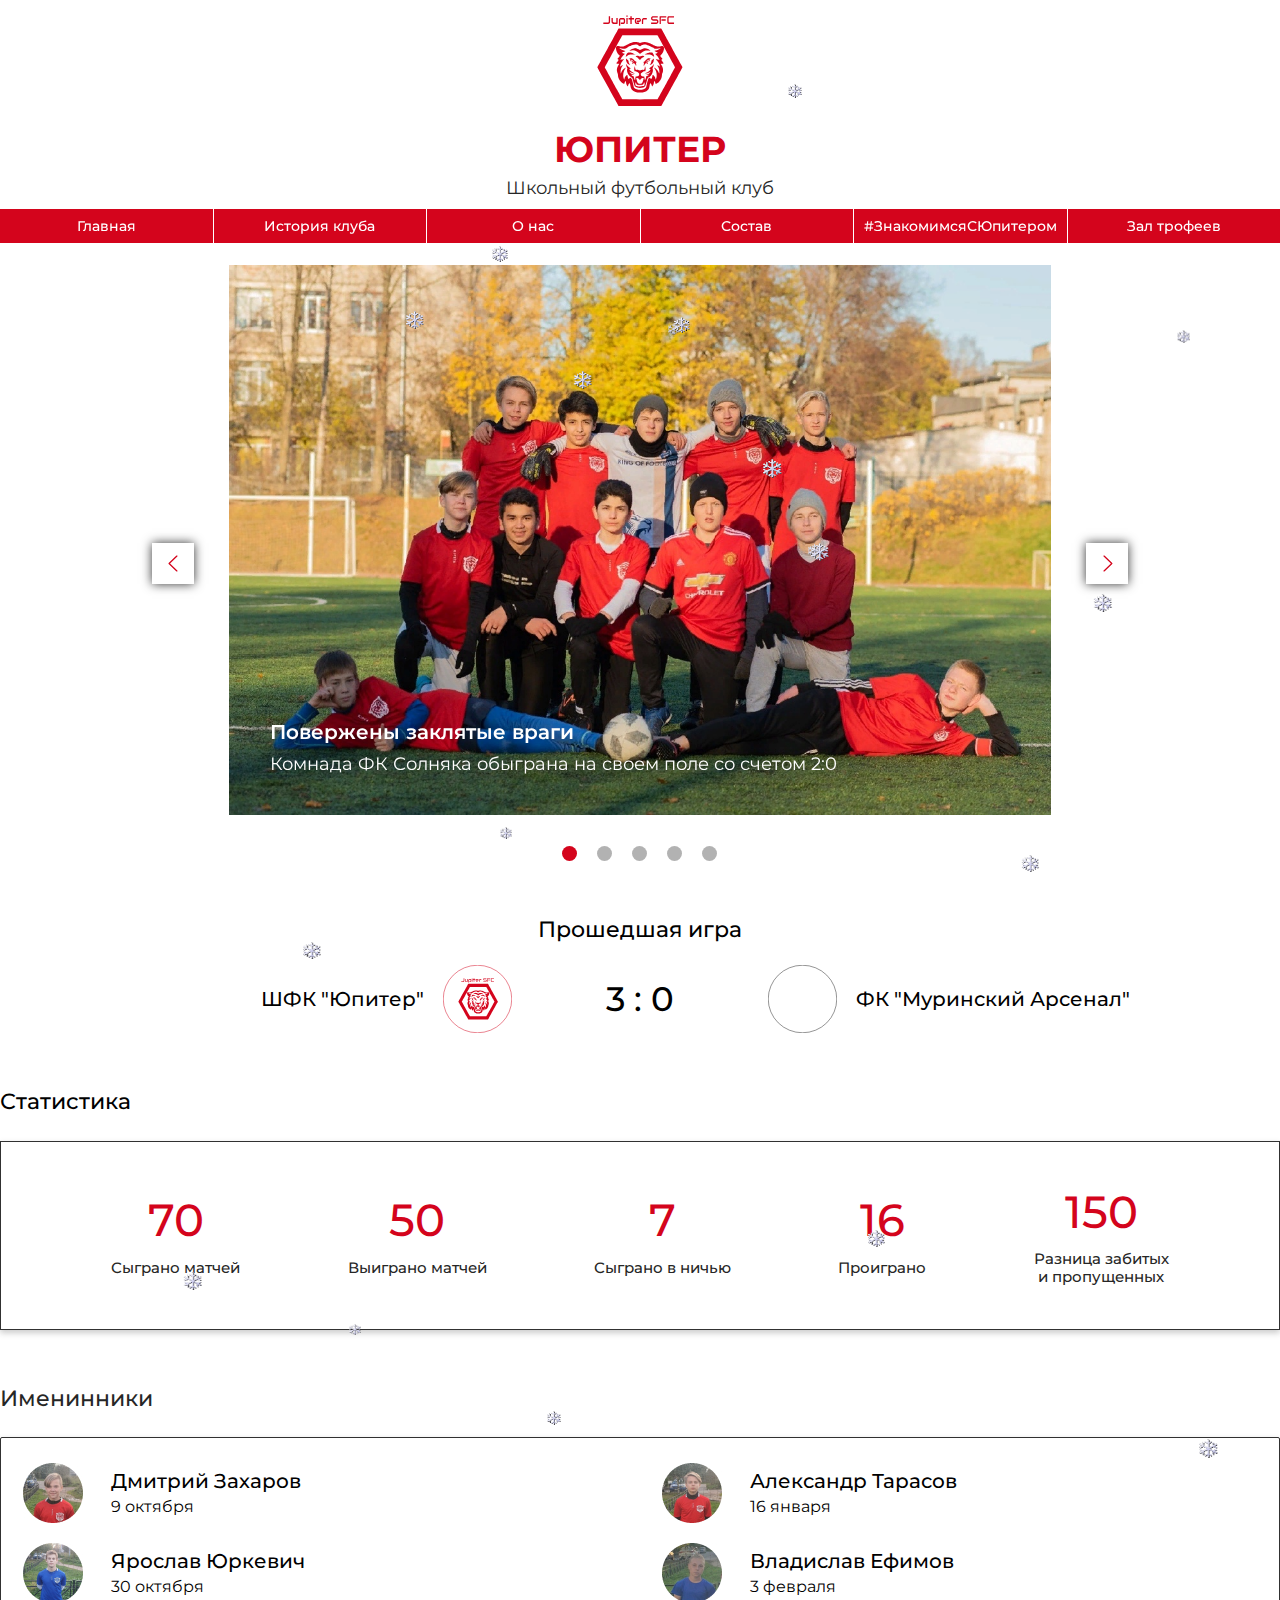
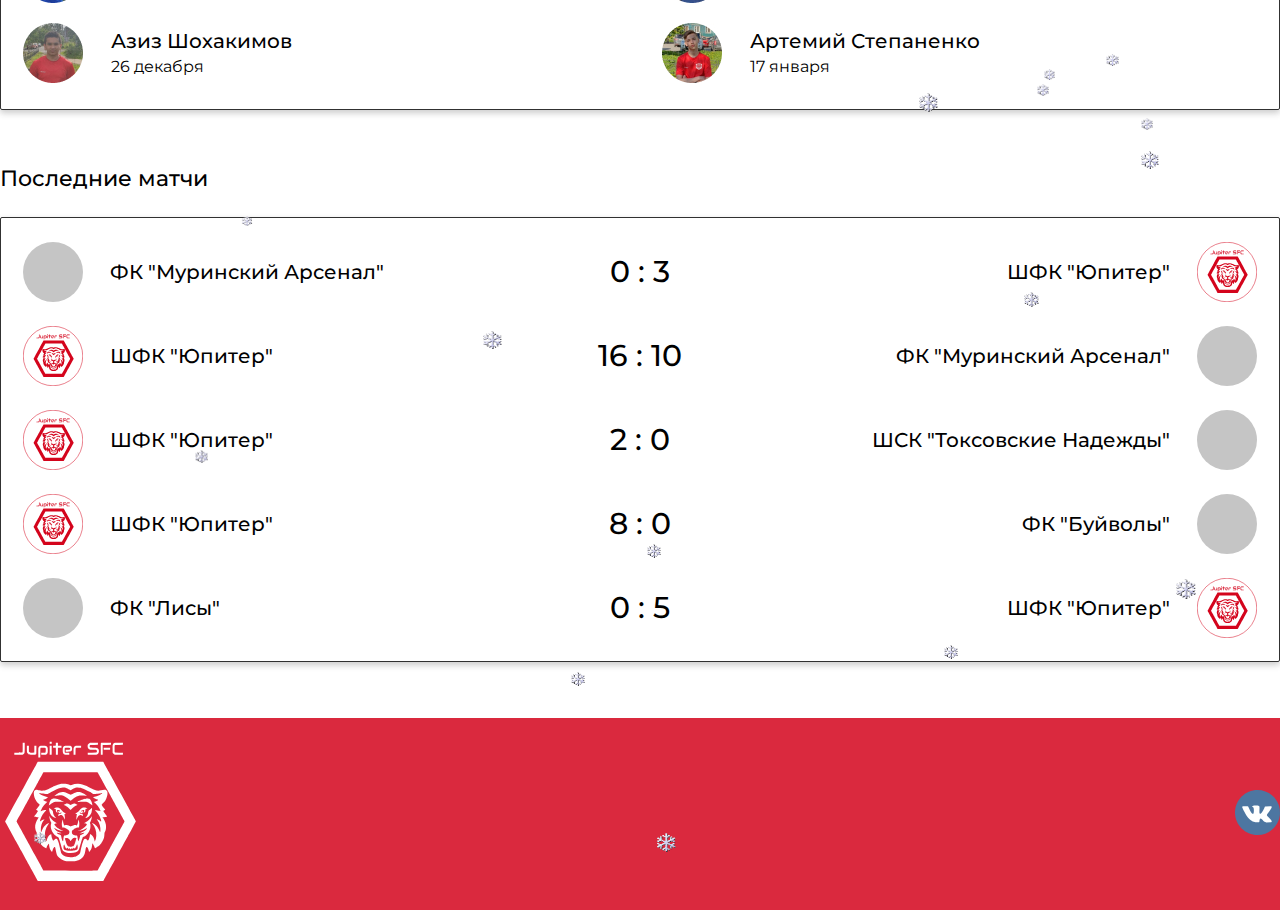
==== commit 3c4995bd: "Внесены некоторые правки и адаптирован футер" ====
--- a/pages/main/index.html
+++ b/pages/main/index.html
@@ -164,21 +164,21 @@
             <div class="birth__container">
                <div class="birth__col">
                   <div class="birth__item birth-first">
-                     <img src="images/birth-1.png" alt="">
+                     <img src="images/birth-1.jpg" alt="">
                      <div class="birth-item__title">
                         <h1>Дмитрий Захаров</h1>
                         <span>9 октября</span>
                      </div>
                   </div>
                   <div class="birth__item">
-                     <img src="images/birth-2.png" alt="">
+                     <img src="images/birth-2.jpg" alt="">
                      <div class="birth-item__title">
                         <h1>Ярослав Юркевич</h1>
                         <span>30 октября</span>
                      </div>
                   </div>
                   <div class="birth__item">
-                     <img src="images/birth-3.png" alt="">
+                     <img src="images/birth-3.jpg" alt="">
                      <div class="birth-item__title">
                         <h1>Азиз Шохакимов</h1>
                         <span>26 декабря</span>
@@ -187,21 +187,21 @@
                </div>
                <div class="birth__col">
                   <div class="birth__item">
-                     <img src="images/birth-4.png" alt="">
+                     <img src="images/birth-4.jpg" alt="">
                      <div class="birth-item__title">
                         <h1>Александр Тарасов</h1>
                       <span>16 января</span>
                      </div>
                   </div>
                   <div class="birth__item">
-                     <img src="images/birth-5.png" alt="">
+                     <img src="images/birth-5.jpg" alt="">
                      <div class="birth-item__title">
                         <h1>Владислав Ефимов</h1>
                       <span>3 февраля</span>
                      </div>
                   </div>
                   <div class="birth__item">
-                     <img src="images/birth-6.png" alt="">
+                     <img src="images/birth-6.jpg" alt="">
                      <div class="birth-item__title">
                         <h1>Артемий Степаненко</h1>
                       <span>17 января</span>
@@ -221,57 +221,57 @@
             <div class="matches__container">
                <div class="matches__item">
                   <div class="matches__hosts">
-                     <img src="images/match-logo-2.png" alt="">
+                     <img src="images/match-logo-2.svg" alt="">
                      <span>ФК "Муринский Арсенал"</span>   
                   </div>
                   <span class="score">0 : 3</span>
                   <div class="matches__guests">
                     <span>ШФК "Юпитер"</span>
-                    <img src="images/match-logo.png" alt=""> 
-                  </div>
-               </div>
-               <div class="matches__item">
-                  <div class="matches__hosts">
-                     <img src="images/match-logo.png" alt="">
+                    <img src="images/match-logo.svg" alt=""> 
+                  </div>
+               </div>
+               <div class="matches__item">
+                  <div class="matches__hosts">
+                     <img src="images/match-logo.svg" alt="">
                      <span>ШФК "Юпитер"</span>   
                   </div>
                   <span class="score">16 : 10</span>
                   <div class="matches__guests">
                      <span>ФК "Муринский Арсенал"</span>
-                     <img src="images/match-logo-2.png" alt="">  
-                  </div>
-               </div>
-               <div class="matches__item">
-                  <div class="matches__hosts">
-                     <img src="images/match-logo.png" alt="">
+                     <img src="images/match-logo-2.svg" alt="">  
+                  </div>
+               </div>
+               <div class="matches__item">
+                  <div class="matches__hosts">
+                     <img src="images/match-logo.svg" alt="">
                      <span>ШФК "Юпитер"</span>   
                   </div>
                   <span class="score">2 : 0</span>
                   <div class="matches__guests">
                      <span>ШСК "Токсовские Надежды"</span>
-                     <img src="images/match-logo-2.png" alt="">   
-                  </div>
-               </div>
-               <div class="matches__item">
-                  <div class="matches__hosts">
-                     <img src="images/match-logo.png" alt="">
+                     <img src="images/match-logo-2.svg" alt="">   
+                  </div>
+               </div>
+               <div class="matches__item">
+                  <div class="matches__hosts">
+                     <img src="images/match-logo.svg" alt="">
                      <span>ШФК "Юпитер"</span>   
                   </div>
                   <span class="score">8 : 0</span>
                   <div class="matches__guests">
                      <span>ФК "Буйволы"</span>
-                     <img src="images/match-logo-2.png" alt="">  
-                  </div>
-               </div>
-               <div class="matches__item">
-                  <div class="matches__hosts">
-                     <img src="images/match-logo-2.png" alt="">
+                     <img src="images/match-logo-2.svg" alt="">  
+                  </div>
+               </div>
+               <div class="matches__item">
+                  <div class="matches__hosts">
+                     <img src="images/match-logo-2.svg" alt="">
                      <span>ФК "Лисы"</span>   
                   </div>
                   <span class="score">0 : 5</span>
                   <div class="matches__guests">
                      <span>ШФК "Юпитер"</span>
-                     <img src="images/match-logo.png" alt="" >   
+                     <img src="images/match-logo.svg" alt="" >   
                   </div>
                </div>
             </div>
@@ -283,8 +283,8 @@
    <footer class="footer">
       <div class="container">
          <div class="footer__container">
-            <img src="../../interface/footer/images/footer-logo.png" alt="" class="footer__logo">
-            <a href="https://vk.com/jupiters_fanclub" target="_blank"><img src="../../interface/footer/images/footer-vk.png" alt="" class="footer__vk"></a>
+            <img src="../../interface/footer/images/footer-logo.svg" alt='ШФК "Юпитер"' class="footer__logo">
+            <a href="https://vk.com/jupiters_fanclub" target="_blank"><img src="../../interface/footer/images/footer-vk.svg" alt="ВКонтакте" class="footer__vk"></a>
          </div>
       </div>
    </footer>
@@ -299,5 +299,13 @@
    <script src="slider/slick.min.js"></script>
    <script type="text/javascript" src="slider/slider.js"></script>
 
+   <!-- Снежинки -->
+   <script src="../../snowfall/snowfall.js"></script>
+   <script type="text/javascript">
+      $(document).ready(function(){
+         $(document).snowfall({image :"../../snowfall/img/snow3.png", minSize: 10, maxSize:20});
+      });
+   </script>
+
 </body>
 </html>--- a/css/style.css
+++ b/css/style.css
@@ -1,5 +1,7 @@
 * {
   box-sizing: border-box;
+  margin: 0;
+  padding: 0;
 }
 
 body {
@@ -252,9 +254,10 @@
 }
 
 .footer {
-  max-height: 192px;
+  width: 100%;
+  height: 100%;
   margin-top: 56px;
-  background: #D4041C;
+  background: rgba(212, 4, 28, 0.85);
 }
 
 .footer .footer__container {
@@ -270,7 +273,6 @@
 
 @media (max-width: 1024px) {
   .footer {
-    height: 172px;
     margin-top: 50px;
   }
   .footer .footer__container {
@@ -281,6 +283,14 @@
   .footer .footer__container .footer-logo {
     width: 100%;
     height: 100%;
+  }
+}
+
+@media (max-width: 426px) {
+  .footer .footer__container {
+    display: flex;
+    flex-direction: column-reverse;
+    padding-top: 30px;
   }
 }
 
@@ -1133,4 +1143,546 @@
     min-height: 540px;
   }
 }
+
+.history .history__title {
+  margin: 0;
+  margin-top: 4.4%;
+  text-align: center;
+  font-weight: 500;
+  font-size: 25px;
+  line-height: 30px;
+  color: #262626;
+}
+
+.history .history__text {
+  margin: 0;
+  margin-top: 4.4%;
+  font-size: 20px;
+  line-height: 24px;
+  color: #262626;
+}
+
+.history .history__text:nth-child(3) {
+  margin-top: 2%;
+}
+
+.history .history__big-img {
+  display: block;
+  margin: 0 auto;
+  margin-top: 4.4%;
+  max-width: 100%;
+}
+
+.history .history__row-img {
+  margin: 0 auto;
+  margin-top: 4.4%;
+  width: 71.3%;
+  display: flex;
+  justify-content: space-between;
+}
+
+.history .history__row-img img {
+  width: 48%;
+}
+
+@media (max-width: 1024px) {
+  .history .history__title {
+    font-size: 22px;
+  }
+  .history .history__text {
+    font-size: 18px;
+  }
+}
+
+@media (max-width: 768px) {
+  .history .history__title {
+    font-size: 18px;
+  }
+  .history .history__text {
+    font-size: 16px;
+  }
+}
+
+@media (max-width: 426px) {
+  .history .container {
+    max-width: 95%;
+  }
+  .history .container .history__title {
+    margin-top: 25%;
+    font-size: 14px;
+    line-height: 15px;
+  }
+  .history .container .history__text {
+    font-size: 12px;
+    line-height: 15px;
+  }
+}
+
+@media (max-width: 376px) {
+  .history .container .history__title {
+    margin-top: 35%;
+    font-size: 14px;
+  }
+  .history .container .history__text {
+    font-size: 12px;
+  }
+}
+
+.about h1 {
+  margin: 0;
+  margin-top: 4.4%;
+  font-weight: 500;
+  font-size: 25px;
+  line-height: 30px;
+  text-align: center;
+  color: #262626;
+}
+
+.about img {
+  margin-top: 4.4%;
+  max-width: 100%;
+}
+
+.about p {
+  color: #262626;
+  margin: 0;
+  margin-top: 2%;
+  font-size: 20px;
+  line-height: 24px;
+}
+
+.about p:nth-child(3) {
+  margin-top: 4.4%;
+}
+
+@media (max-width: 1024px) {
+  .about h1 {
+    font-size: 22px;
+  }
+  .about p {
+    font-size: 18px;
+  }
+}
+
+@media (max-width: 768px) {
+  .about h1 {
+    font-size: 18px;
+  }
+  .about p {
+    font-size: 16px;
+  }
+}
+
+@media (max-width: 426px) {
+  .about .container {
+    max-width: 95%;
+  }
+  .about .container h1 {
+    margin-top: 25%;
+    font-size: 14px;
+    line-height: 15px;
+  }
+  .about .container p {
+    font-size: 12px;
+    line-height: 15px;
+  }
+}
+
+@media (max-width: 376px) {
+  .about .container h1 {
+    margin-top: 30%;
+    font-size: 14px;
+  }
+  .about .container p {
+    font-size: 12px;
+  }
+}
+
+.intro h1 {
+  margin: 0;
+  margin-top: 4.4%;
+  text-align: center;
+  font-weight: 500;
+  font-size: 25px;
+  line-height: 30px;
+  color: #262626;
+}
+
+.intro .intro__container {
+  display: flex;
+  flex-direction: column;
+  height: 100%;
+}
+
+.intro .intro__container .intro__item {
+  margin-top: 4.4%;
+  display: flex;
+  align-items: center;
+  max-width: 100%;
+  height: 218px;
+  border: 1px solid #262626;
+  box-shadow: 0px 3px 6px rgba(49, 49, 49, 0.25);
+  border-radius: 2px;
+}
+
+.intro .intro__container .intro__item img {
+  max-height: 75.3%;
+  max-width: 32%;
+  margin-left: 3.6%;
+}
+
+.intro .intro__container .intro__item .intro__text {
+  display: flex;
+  align-items: start;
+  align-content: flex-start;
+  flex-direction: column;
+  width: 70%;
+  height: 38%;
+  margin-left: 2.2%;
+  margin-bottom: 6.5%;
+}
+
+.intro .intro__container .intro__item .intro__text h1 {
+  margin: 0;
+  font-weight: 500;
+  font-size: 20px;
+  line-height: 24px;
+}
+
+.intro .intro__container .intro__item .intro__text .intro__text-text {
+  margin-top: 1.3%;
+  margin-right: 5%;
+}
+
+.intro .intro__container .intro__item .intro__text .intro__text-text span {
+  font-size: 16px;
+  line-height: 20px;
+}
+
+.intro .intro__container .intro__item .intro__text .intro__text-text a {
+  font-size: 16px;
+  line-height: 20px;
+  color: #D4041C;
+  margin-left: 5px;
+}
+
+@media (max-width: 1024px) {
+  .intro h1 {
+    font-size: 22px;
+  }
+  .intro .intro__container .intro__item {
+    height: 190px;
+  }
+  .intro .intro__container .intro__item .intro__text h1 {
+    font-size: 16px;
+  }
+  .intro .intro__container .intro__item .intro__text .intro__text-text span {
+    font-size: 14px;
+    line-height: 18px;
+  }
+  .intro .intro__container .intro__item .intro__text .intro__text-text a {
+    font-size: 14px;
+    line-height: 18px;
+  }
+}
+
+@media (max-width: 768px) {
+  .intro h1 {
+    font-size: 18px;
+  }
+  .intro .intro__container .intro__item {
+    height: 170px;
+  }
+  .intro .intro__container .intro__item .intro__text h1 {
+    font-size: 14px;
+  }
+  .intro .intro__container .intro__item .intro__text .intro__text-text span {
+    font-size: 12px;
+    line-height: 16px;
+  }
+  .intro .intro__container .intro__item .intro__text .intro__text-text a {
+    font-size: 12px;
+    line-height: 16px;
+  }
+}
+
+@media (max-width: 426px) {
+  .intro h1 {
+    margin-top: 25%;
+    font-size: 14px;
+    line-height: 15px;
+  }
+  .intro .intro__container {
+    max-width: 95%;
+    margin: 0 auto;
+  }
+  .intro .intro__container .intro__item {
+    height: 100px;
+  }
+  .intro .intro__container .intro__item .intro__text h1 {
+    font-size: 10px;
+    line-height: 10px;
+  }
+  .intro .intro__container .intro__item .intro__text .intro__text-text {
+    margin-top: 5%;
+  }
+  .intro .intro__container .intro__item .intro__text .intro__text-text span {
+    display: inline-block;
+    font-size: 8px;
+    line-height: 1.2;
+  }
+  .intro .intro__container .intro__item .intro__text .intro__text-text span a {
+    font-size: 8px;
+    line-height: 1.2;
+  }
+}
+
+@media (max-width: 321px) {
+  .intro h1 {
+    margin-top: 30%;
+  }
+  .intro .intro__container .intro__item {
+    height: 120px;
+  }
+}
+
+.trophies h1 {
+  margin: 0;
+  margin-top: 4.4%;
+  text-align: center;
+  font-weight: 500;
+  font-size: 25px;
+  line-height: 30px;
+  color: #262626;
+}
+
+.trophies .trophies__container {
+  display: flex;
+  justify-content: space-between;
+  flex-wrap: wrap;
+}
+
+.trophies .trophies__container .trophies__item {
+  margin-top: 4.4%;
+  border: 1px solid #262626;
+  box-shadow: 0px 3px 6px rgba(49, 49, 49, 0.25);
+  border-radius: 2px;
+  width: 31%;
+  height: 483px;
+  display: flex;
+  flex-direction: column;
+  justify-content: start;
+}
+
+.trophies .trophies__container .trophies__item img {
+  max-width: 81%;
+  max-height: 60%;
+  margin: auto;
+  margin-top: 9%;
+  margin-bottom: 0;
+}
+
+.trophies .trophies__container .trophies__item span {
+  text-align: center;
+  font-weight: 500;
+  font-size: 16px;
+  line-height: 20px;
+  margin-top: 9%;
+}
+
+@media (max-width: 1024px) {
+  .trophies h1 {
+    font-size: 22px;
+  }
+  .trophies .trophies__container .trophies__item {
+    height: 400px;
+  }
+  .trophies .trophies__container .trophies__item span {
+    font-size: 14px;
+    line-height: 16px;
+  }
+}
+
+@media (max-width: 768px) {
+  .trophies h1 {
+    font-size: 18px;
+  }
+  .trophies .trophies__container .trophies__item {
+    height: 330px;
+  }
+  .trophies .trophies__container .trophies__item span {
+    font-size: 12px;
+    line-height: 14px;
+  }
+}
+
+@media (max-width: 426px) {
+  .trophies h1 {
+    font-size: 14px;
+    line-height: 15px;
+    margin-top: 25%;
+  }
+  .trophies .trophies__container {
+    margin-top: 4.4%;
+    justify-content: center;
+  }
+  .trophies .trophies__container .trophies__item {
+    width: 80%;
+    height: 280px;
+  }
+  .trophies .trophies__container .trophies__item span {
+    font-size: 10px;
+    line-height: 14px;
+  }
+}
+
+@media (max-width: 376px) {
+  .trophies h1 {
+    margin-top: 30%;
+  }
+}
+
+.squad h1 {
+  margin: 0;
+  margin-top: 4.4%;
+  text-align: center;
+  font-weight: 500;
+  font-size: 25px;
+  line-height: 30px;
+  color: #262626;
+}
+
+.squad .squad__col {
+  display: flex;
+  flex-direction: column;
+}
+
+.squad .squad__col .squad__row {
+  display: flex;
+  flex-direction: column;
+  margin-top: 4.4%;
+}
+
+.squad .squad__col .squad__row h1 {
+  text-align-last: left;
+  margin: 0;
+  font-weight: 500;
+  font-size: 20px;
+  line-height: 24px;
+}
+
+.squad .squad__col .squad__row .squad__container {
+  display: flex;
+  flex-wrap: wrap;
+}
+
+.squad .squad__col .squad__row .squad__container .squad__item {
+  margin-top: 2.2%;
+  width: 24%;
+  height: 382px;
+  border: 1px solid #262626;
+  box-shadow: 0px 3px 6px rgba(49, 49, 49, 0.25);
+  border-radius: 2px;
+  margin-right: 1.2%;
+  display: flex;
+  flex-direction: column;
+  align-items: center;
+  font-size: 16px;
+  line-height: 20px;
+  text-align: center;
+}
+
+.squad .squad__col .squad__row .squad__container .squad__item img {
+  max-width: 67%;
+  margin-top: 7%;
+}
+
+.squad .squad__col .squad__row .squad__container .squad__item .name {
+  margin-top: 4%;
+  font-weight: 500;
+}
+
+.squad .squad__col .squad__row .squad__container .squad__item .position {
+  margin-top: 3%;
+}
+
+.squad .squad__col .squad__row .squad__container .squad__item:nth-child(4n+4) {
+  margin-right: 0;
+}
+
+@media (max-width: 1024px) {
+  .squad h1 {
+    font-size: 22px;
+  }
+  .squad .squad__col .squad__row h1 {
+    font-size: 18px;
+    line-height: 22px;
+  }
+  .squad .squad__col .squad__row .squad__container .squad__item {
+    height: 290px;
+    font-size: 14px;
+    line-height: 16px;
+  }
+}
+
+@media (max-width: 768px) {
+  .squad h1 {
+    font-size: 18px;
+  }
+  .squad .squad__col .squad__row h1 {
+    font-size: 16px;
+    line-height: 20px;
+  }
+  .squad .squad__col .squad__row .squad__container .squad__item {
+    height: 230px;
+    font-size: 12px;
+    line-height: 14px;
+  }
+}
+
+@media (max-width: 768px) {
+  .squad .squad__col .squad__row .squad__container .squad__item {
+    height: 210px;
+  }
+}
+
+@media (max-width: 426px) {
+  .squad h1 {
+    font-size: 14px;
+    line-height: 15px;
+    margin-top: 25%;
+  }
+  .squad .squad__col .squad__row h1 {
+    font-size: 12px;
+    line-height: 13px;
+    margin-left: 1.2%;
+  }
+  .squad .squad__col .squad__row .squad__container .squad__item {
+    width: 48%;
+    height: 250px;
+    font-size: 10px;
+    line-height: 14px;
+  }
+  .squad .squad__col .squad__row .squad__container .squad__item:nth-child(2n+1) {
+    margin-left: 1.3%;
+  }
+  .squad .squad__col .squad__row .squad__container .squad__item:nth-child(2n+2) {
+    margin-right: 0;
+  }
+}
+
+@media (max-width: 376px) {
+  .squad h1 {
+    margin-top: 30%;
+  }
+  .squad .squad__col .squad__row .squad__container .squad__item {
+    height: 220px;
+  }
+}
+
+@media (max-width: 321px) {
+  .squad .squad__col .squad__row .squad__container .squad__item {
+    height: 200px;
+  }
+}
 /*# sourceMappingURL=style.css.map */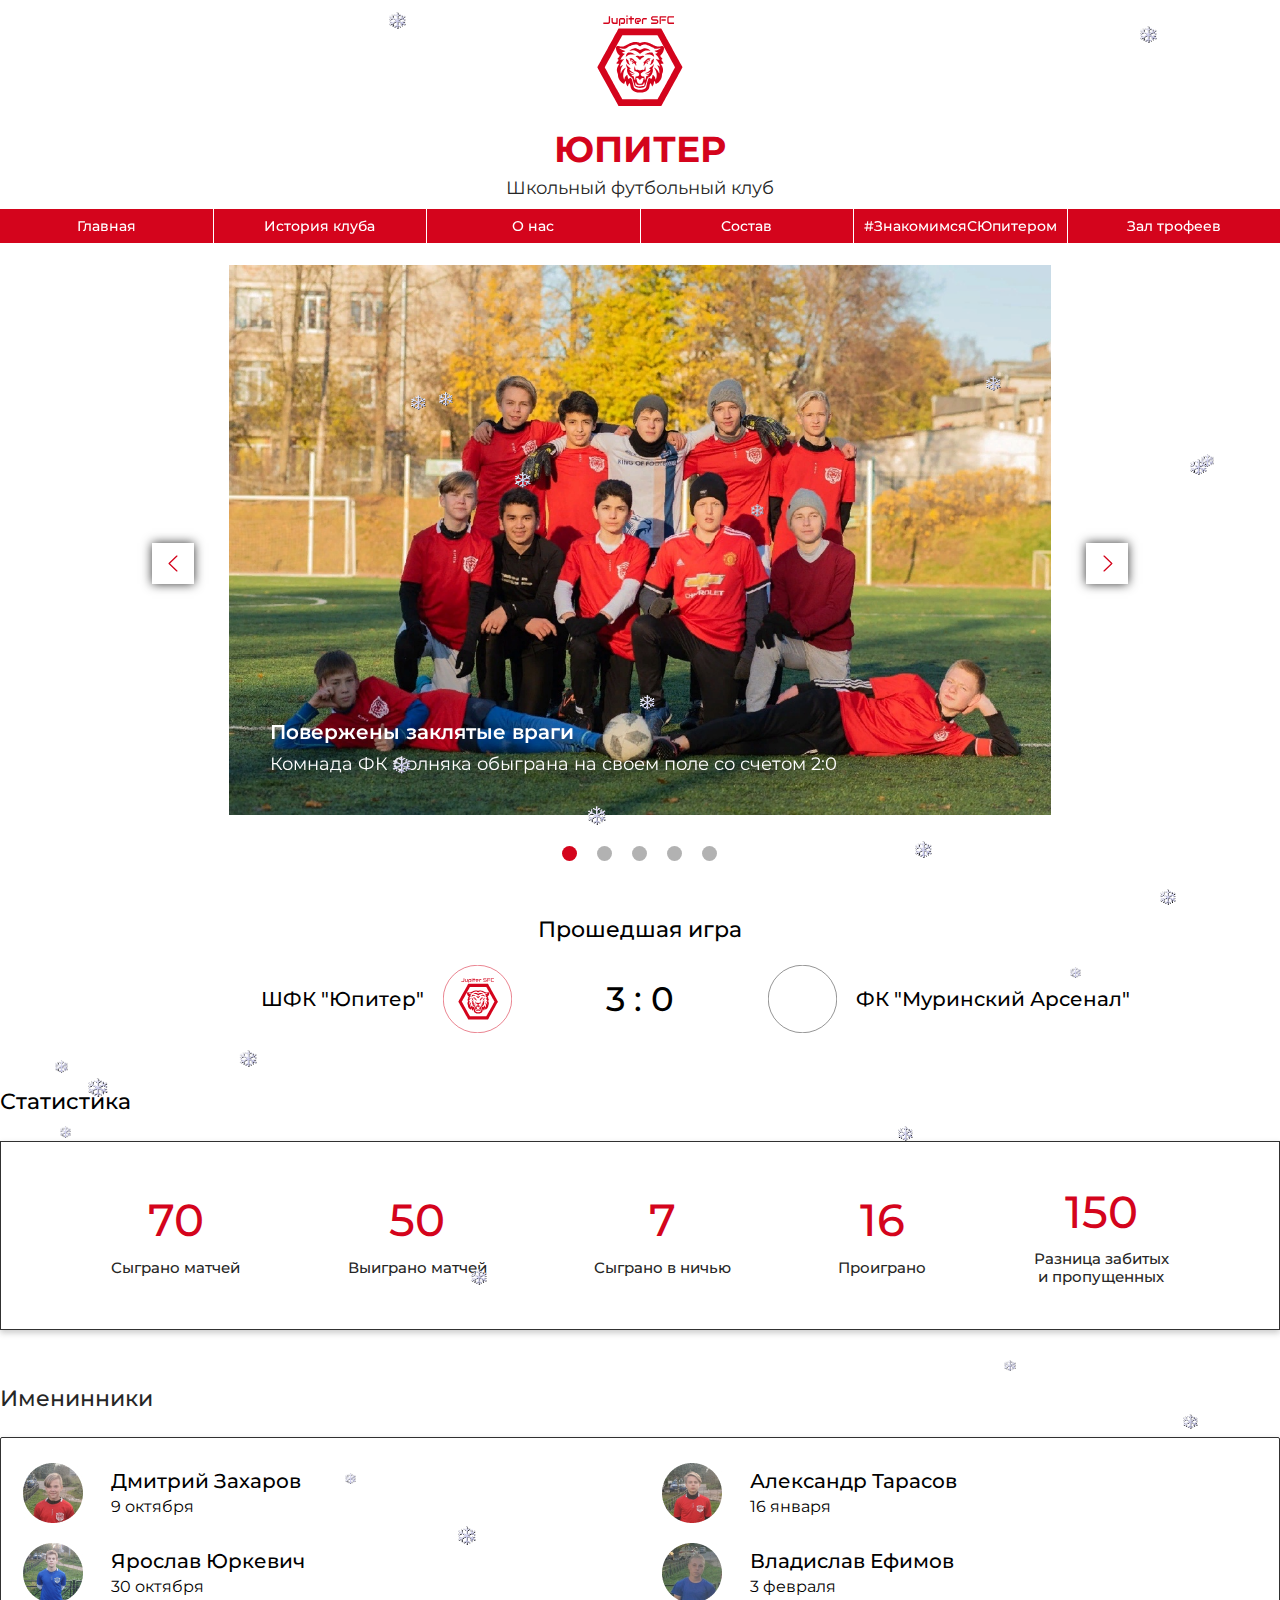
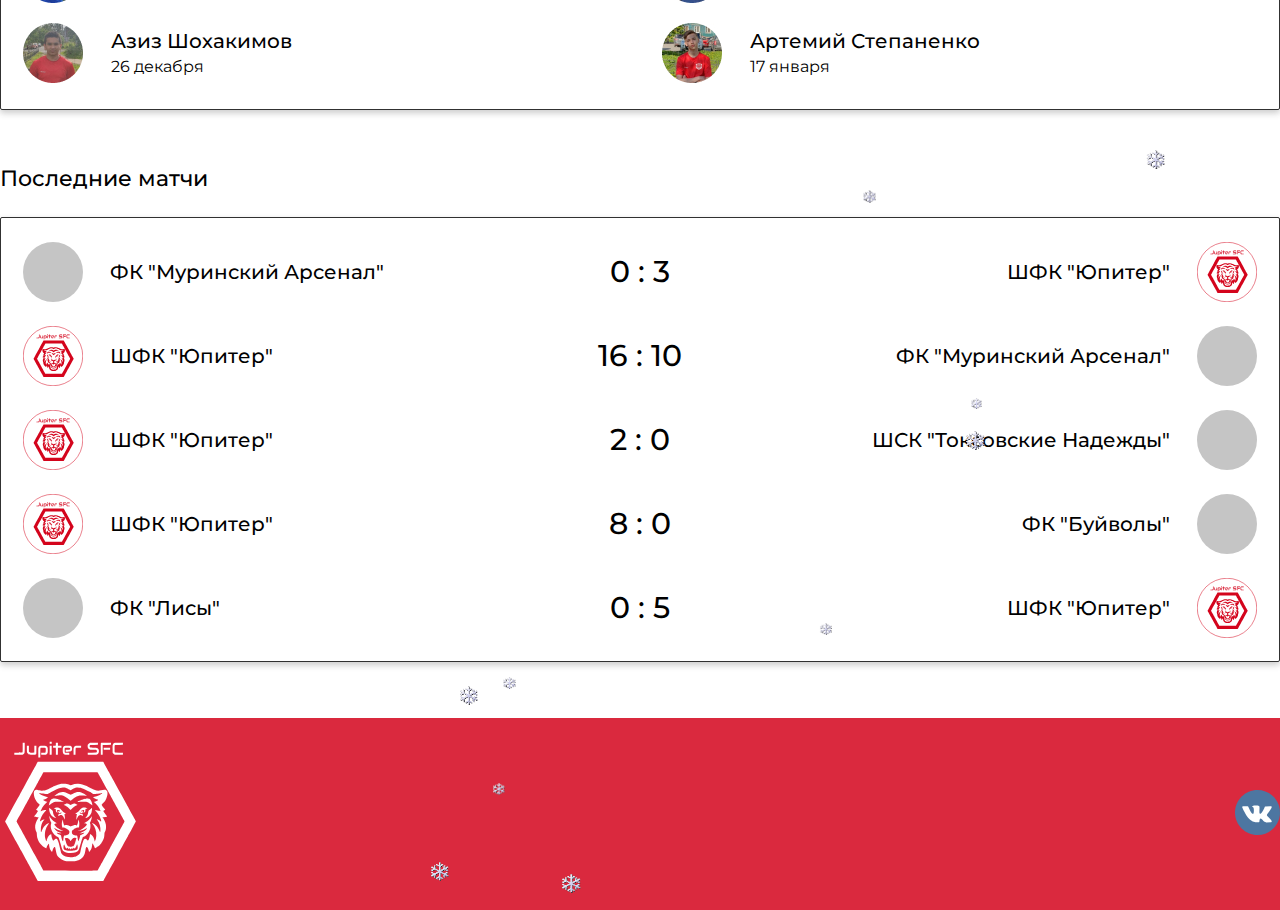
==== commit 77f4aab0: "Оптимизация сайта" ====
--- a/pages/main/index.html
+++ b/pages/main/index.html
@@ -5,7 +5,6 @@
    <meta name="viewport" content="width=device-width, initial-scale=1.0">
    <link href="https://fonts.googleapis.com/css2?family=Montserrat:wght@400;500;600&display=swap" rel="stylesheet">
    <link rel="stylesheet" href="../../css/style.css">
-   <link rel="stylesheet" href="../../css/normalize.css">
    <title>ШФК "Юпитер"</title>
 </head>
 <body>
--- a/css/style.css
+++ b/css/style.css
@@ -1,3 +1,342 @@
+/*! normalize.css v8.0.1 | MIT License | github.com/necolas/normalize.css */
+/* Document
+   ========================================================================== */
+/**
+ * 1. Correct the line height in all browsers.
+ * 2. Prevent adjustments of font size after orientation changes in iOS.
+ */
+html {
+  line-height: 1.15;
+  /* 1 */
+  -webkit-text-size-adjust: 100%;
+  /* 2 */
+}
+
+/* Sections
+    ========================================================================== */
+/**
+  * Remove the margin in all browsers.
+  */
+body {
+  margin: 0;
+}
+
+/**
+  * Render the `main` element consistently in IE.
+  */
+main {
+  display: block;
+}
+
+/**
+  * Correct the font size and margin on `h1` elements within `section` and
+  * `article` contexts in Chrome, Firefox, and Safari.
+  */
+h1 {
+  font-size: 2em;
+  margin: 0.67em 0;
+}
+
+/* Grouping content
+    ========================================================================== */
+/**
+  * 1. Add the correct box sizing in Firefox.
+  * 2. Show the overflow in Edge and IE.
+  */
+hr {
+  box-sizing: content-box;
+  /* 1 */
+  height: 0;
+  /* 1 */
+  overflow: visible;
+  /* 2 */
+}
+
+/**
+  * 1. Correct the inheritance and scaling of font size in all browsers.
+  * 2. Correct the odd `em` font sizing in all browsers.
+  */
+pre {
+  font-family: monospace, monospace;
+  /* 1 */
+  font-size: 1em;
+  /* 2 */
+}
+
+/* Text-level semantics
+    ========================================================================== */
+/**
+  * Remove the gray background on active links in IE 10.
+  */
+a {
+  background-color: transparent;
+}
+
+/**
+  * 1. Remove the bottom border in Chrome 57-
+  * 2. Add the correct text decoration in Chrome, Edge, IE, Opera, and Safari.
+  */
+abbr[title] {
+  border-bottom: none;
+  /* 1 */
+  text-decoration: underline;
+  /* 2 */
+  text-decoration: underline dotted;
+  /* 2 */
+}
+
+/**
+  * Add the correct font weight in Chrome, Edge, and Safari.
+  */
+b,
+strong {
+  font-weight: bolder;
+}
+
+/**
+  * 1. Correct the inheritance and scaling of font size in all browsers.
+  * 2. Correct the odd `em` font sizing in all browsers.
+  */
+code,
+kbd,
+samp {
+  font-family: monospace, monospace;
+  /* 1 */
+  font-size: 1em;
+  /* 2 */
+}
+
+/**
+  * Add the correct font size in all browsers.
+  */
+small {
+  font-size: 80%;
+}
+
+/**
+  * Prevent `sub` and `sup` elements from affecting the line height in
+  * all browsers.
+  */
+sub,
+sup {
+  font-size: 75%;
+  line-height: 0;
+  position: relative;
+  vertical-align: baseline;
+}
+
+sub {
+  bottom: -0.25em;
+}
+
+sup {
+  top: -0.5em;
+}
+
+/* Embedded content
+    ========================================================================== */
+/**
+  * Remove the border on images inside links in IE 10.
+  */
+img {
+  border-style: none;
+}
+
+/* Forms
+    ========================================================================== */
+/**
+  * 1. Change the font styles in all browsers.
+  * 2. Remove the margin in Firefox and Safari.
+  */
+button,
+input,
+optgroup,
+select,
+textarea {
+  font-family: inherit;
+  /* 1 */
+  font-size: 100%;
+  /* 1 */
+  line-height: 1.15;
+  /* 1 */
+  margin: 0;
+  /* 2 */
+}
+
+/**
+  * Show the overflow in IE.
+  * 1. Show the overflow in Edge.
+  */
+button,
+input {
+  /* 1 */
+  overflow: visible;
+}
+
+/**
+  * Remove the inheritance of text transform in Edge, Firefox, and IE.
+  * 1. Remove the inheritance of text transform in Firefox.
+  */
+button,
+select {
+  /* 1 */
+  text-transform: none;
+}
+
+/**
+  * Correct the inability to style clickable types in iOS and Safari.
+  */
+button,
+[type="button"],
+[type="reset"],
+[type="submit"] {
+  -webkit-appearance: button;
+}
+
+/**
+  * Remove the inner border and padding in Firefox.
+  */
+button::-moz-focus-inner,
+[type="button"]::-moz-focus-inner,
+[type="reset"]::-moz-focus-inner,
+[type="submit"]::-moz-focus-inner {
+  border-style: none;
+  padding: 0;
+}
+
+/**
+  * Restore the focus styles unset by the previous rule.
+  */
+button:-moz-focusring,
+[type="button"]:-moz-focusring,
+[type="reset"]:-moz-focusring,
+[type="submit"]:-moz-focusring {
+  outline: 1px dotted ButtonText;
+}
+
+/**
+  * Correct the padding in Firefox.
+  */
+fieldset {
+  padding: 0.35em 0.75em 0.625em;
+}
+
+/**
+  * 1. Correct the text wrapping in Edge and IE.
+  * 2. Correct the color inheritance from `fieldset` elements in IE.
+  * 3. Remove the padding so developers are not caught out when they zero out
+  *    `fieldset` elements in all browsers.
+  */
+legend {
+  box-sizing: border-box;
+  /* 1 */
+  color: inherit;
+  /* 2 */
+  display: table;
+  /* 1 */
+  max-width: 100%;
+  /* 1 */
+  padding: 0;
+  /* 3 */
+  white-space: normal;
+  /* 1 */
+}
+
+/**
+  * Add the correct vertical alignment in Chrome, Firefox, and Opera.
+  */
+progress {
+  vertical-align: baseline;
+}
+
+/**
+  * Remove the default vertical scrollbar in IE 10+.
+  */
+textarea {
+  overflow: auto;
+}
+
+/**
+  * 1. Add the correct box sizing in IE 10.
+  * 2. Remove the padding in IE 10.
+  */
+[type="checkbox"],
+[type="radio"] {
+  box-sizing: border-box;
+  /* 1 */
+  padding: 0;
+  /* 2 */
+}
+
+/**
+  * Correct the cursor style of increment and decrement buttons in Chrome.
+  */
+[type="number"]::-webkit-inner-spin-button,
+[type="number"]::-webkit-outer-spin-button {
+  height: auto;
+}
+
+/**
+  * 1. Correct the odd appearance in Chrome and Safari.
+  * 2. Correct the outline style in Safari.
+  */
+[type="search"] {
+  -webkit-appearance: textfield;
+  /* 1 */
+  outline-offset: -2px;
+  /* 2 */
+}
+
+/**
+  * Remove the inner padding in Chrome and Safari on macOS.
+  */
+[type="search"]::-webkit-search-decoration {
+  -webkit-appearance: none;
+}
+
+/**
+  * 1. Correct the inability to style clickable types in iOS and Safari.
+  * 2. Change font properties to `inherit` in Safari.
+  */
+::-webkit-file-upload-button {
+  -webkit-appearance: button;
+  /* 1 */
+  font: inherit;
+  /* 2 */
+}
+
+/* Interactive
+    ========================================================================== */
+/*
+  * Add the correct display in Edge, IE 10+, and Firefox.
+  */
+details {
+  display: block;
+}
+
+/*
+  * Add the correct display in all browsers.
+  */
+summary {
+  display: list-item;
+}
+
+/* Misc
+    ========================================================================== */
+/**
+  * Add the correct display in IE 10+.
+  */
+template {
+  display: none;
+}
+
+/**
+  * Add the correct display in IE 10.
+  */
+[hidden] {
+  display: none;
+}
+
 * {
   box-sizing: border-box;
   margin: 0;
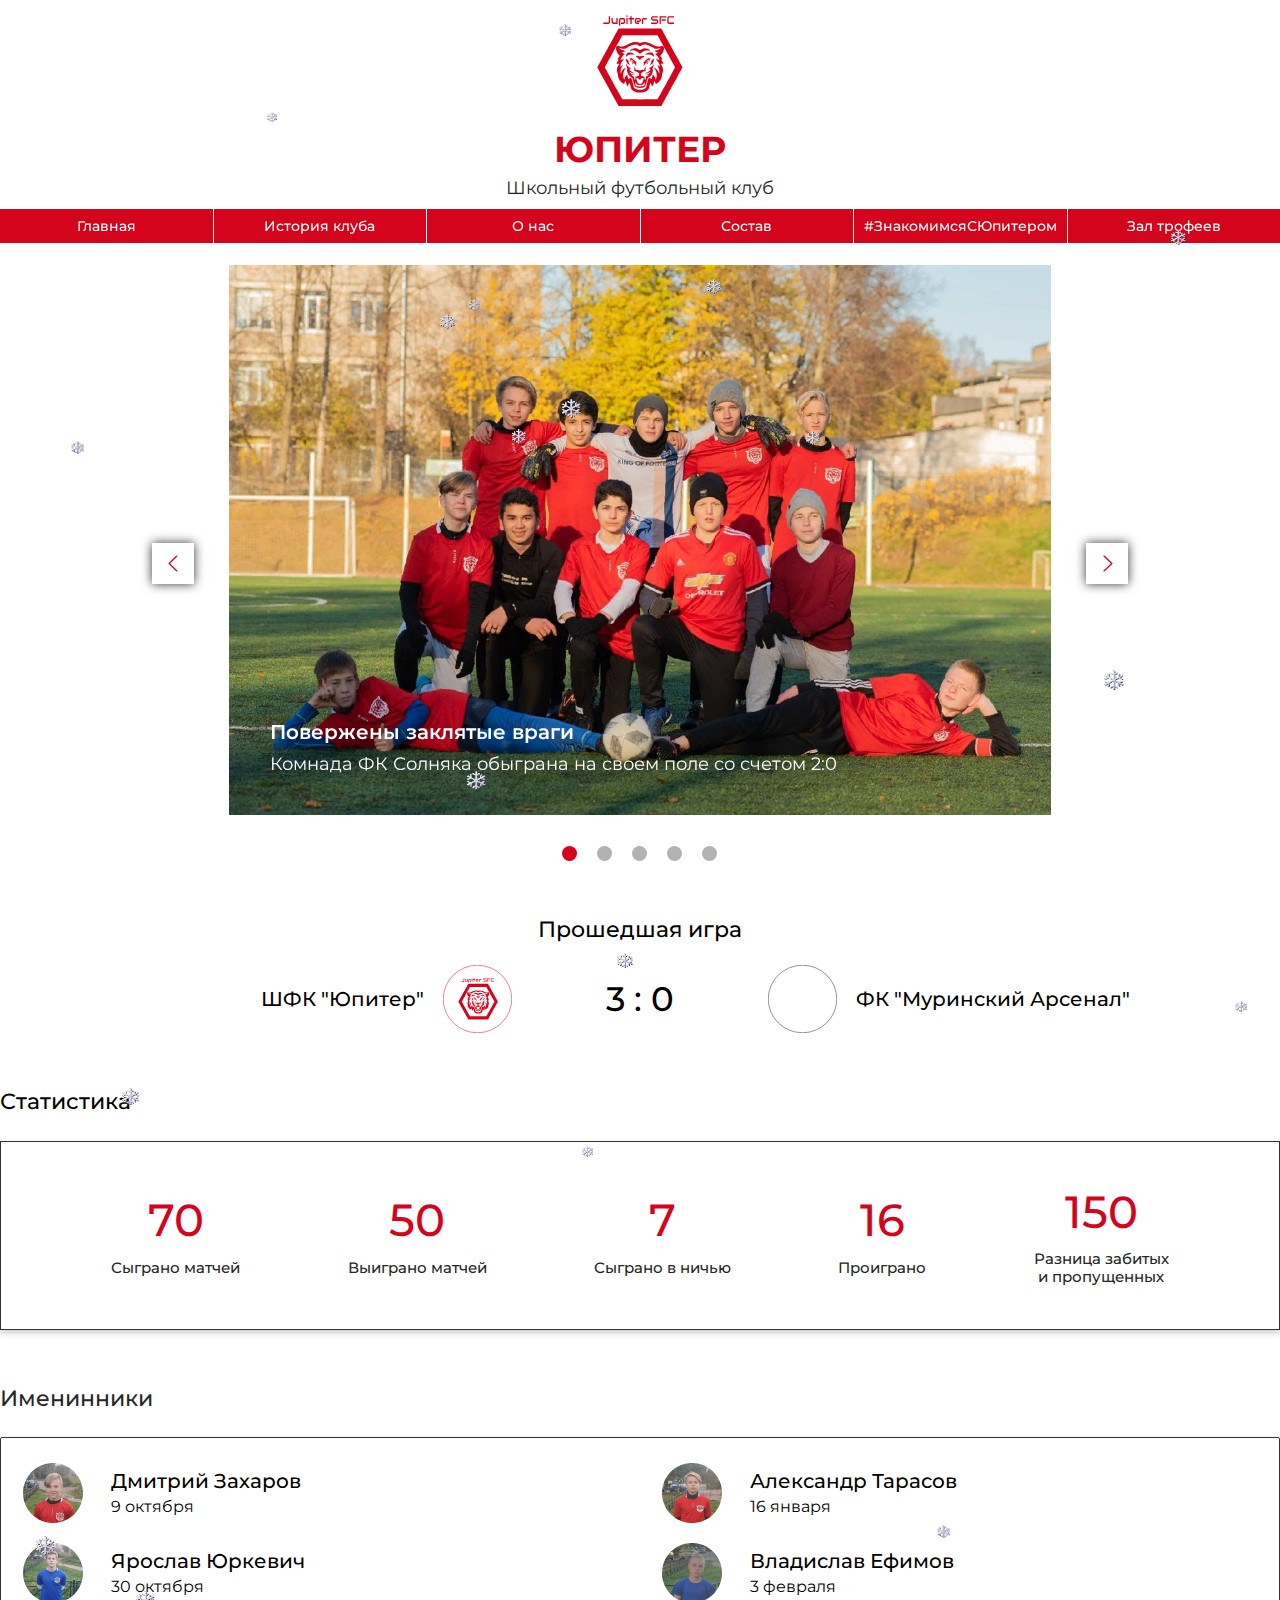
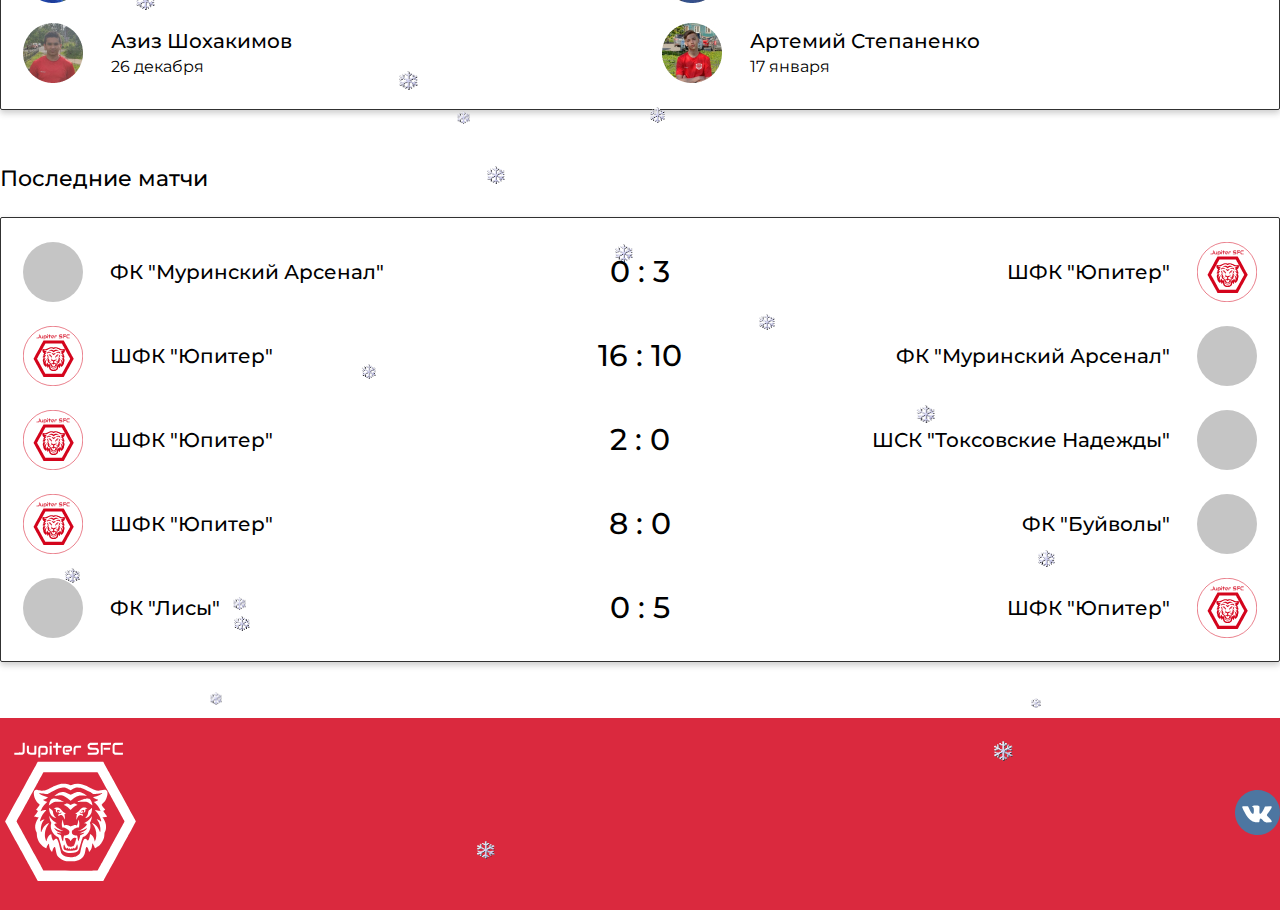
==== commit 2a7189ae: "Добавлены метатеги для сео" ====
--- a/pages/main/index.html
+++ b/pages/main/index.html
@@ -3,6 +3,32 @@
 <head>
    <meta charset="UTF-8">
    <meta name="viewport" content="width=device-width, initial-scale=1.0">
+   <meta name="discription" content='Сайт Школьного футбольного клуба "Юпитер"'>
+   <meta name="keywords" content='ШФК "Юпитер", школьный футбольный клуб, футбол, спорт, Новое Девяткино, Ленинградская область футбол, Новое Девяткино футбол, Ленинградская область, школьный футбол, МОУ "Ново-Девяткинская СОШ номер 1", МОУ "Ново-Девяткинская СОШ номер 1" футбол, МОУ "Ново-Девяткинская СОШ номер 1" спорт'>
+   <!-- локализация сайта, для русскоязычного сайта ru_RU -->
+	<meta property="og:locale" content="ru_RU">
+	<!-- тип контента, по умолчанию используется article -->
+	<meta property="og:type" content="article">
+	<!-- заголовок страницы, который будет выводится в записи социальной сети -->
+	<meta property="og:title" content='ШФК "Юпитер"'>
+	<!-- описание страницы -->
+	<meta property="og:description" content='Главная страница ШФК "Юпитер"'>
+	<!-- ссылка на изображение, которое будет публиковаться в записи -->
+	<meta property="og:image" content="https://kostyan87.github.io/Jupiter_site/pages/main/images/meta-logo.svg">
+	<!-- ссылка на текущую страницу -->
+	<meta property="og:url" content="">
+	<!-- название сайта -->
+	<meta property="og:site_name" content='ШФК "Юпитер"'>
+	<!-- Тип карты, по умолчанию используется summary -->
+	<meta name="twitter:card" content="summary">
+	<!-- Имя/логин автора -->
+	<meta name="twitter:site" content="">
+	<!-- Название страницы -->
+	<meta name="twitter:title" content='Главная страница ШФК "Юпитер"'>
+	<!-- Описание страницы -->
+	<meta name="twitter:description" content='Главная страница ШФК "Юпитер"'>
+	<!-- Cсылка на изображение -->
+	<meta name="twitter:image" content="https://kostyan87.github.io/Jupiter_site/pages/main/images/meta-logo.svg">
    <link href="https://fonts.googleapis.com/css2?family=Montserrat:wght@400;500;600&display=swap" rel="stylesheet">
    <link rel="stylesheet" href="../../css/style.css">
    <title>ШФК "Юпитер"</title>
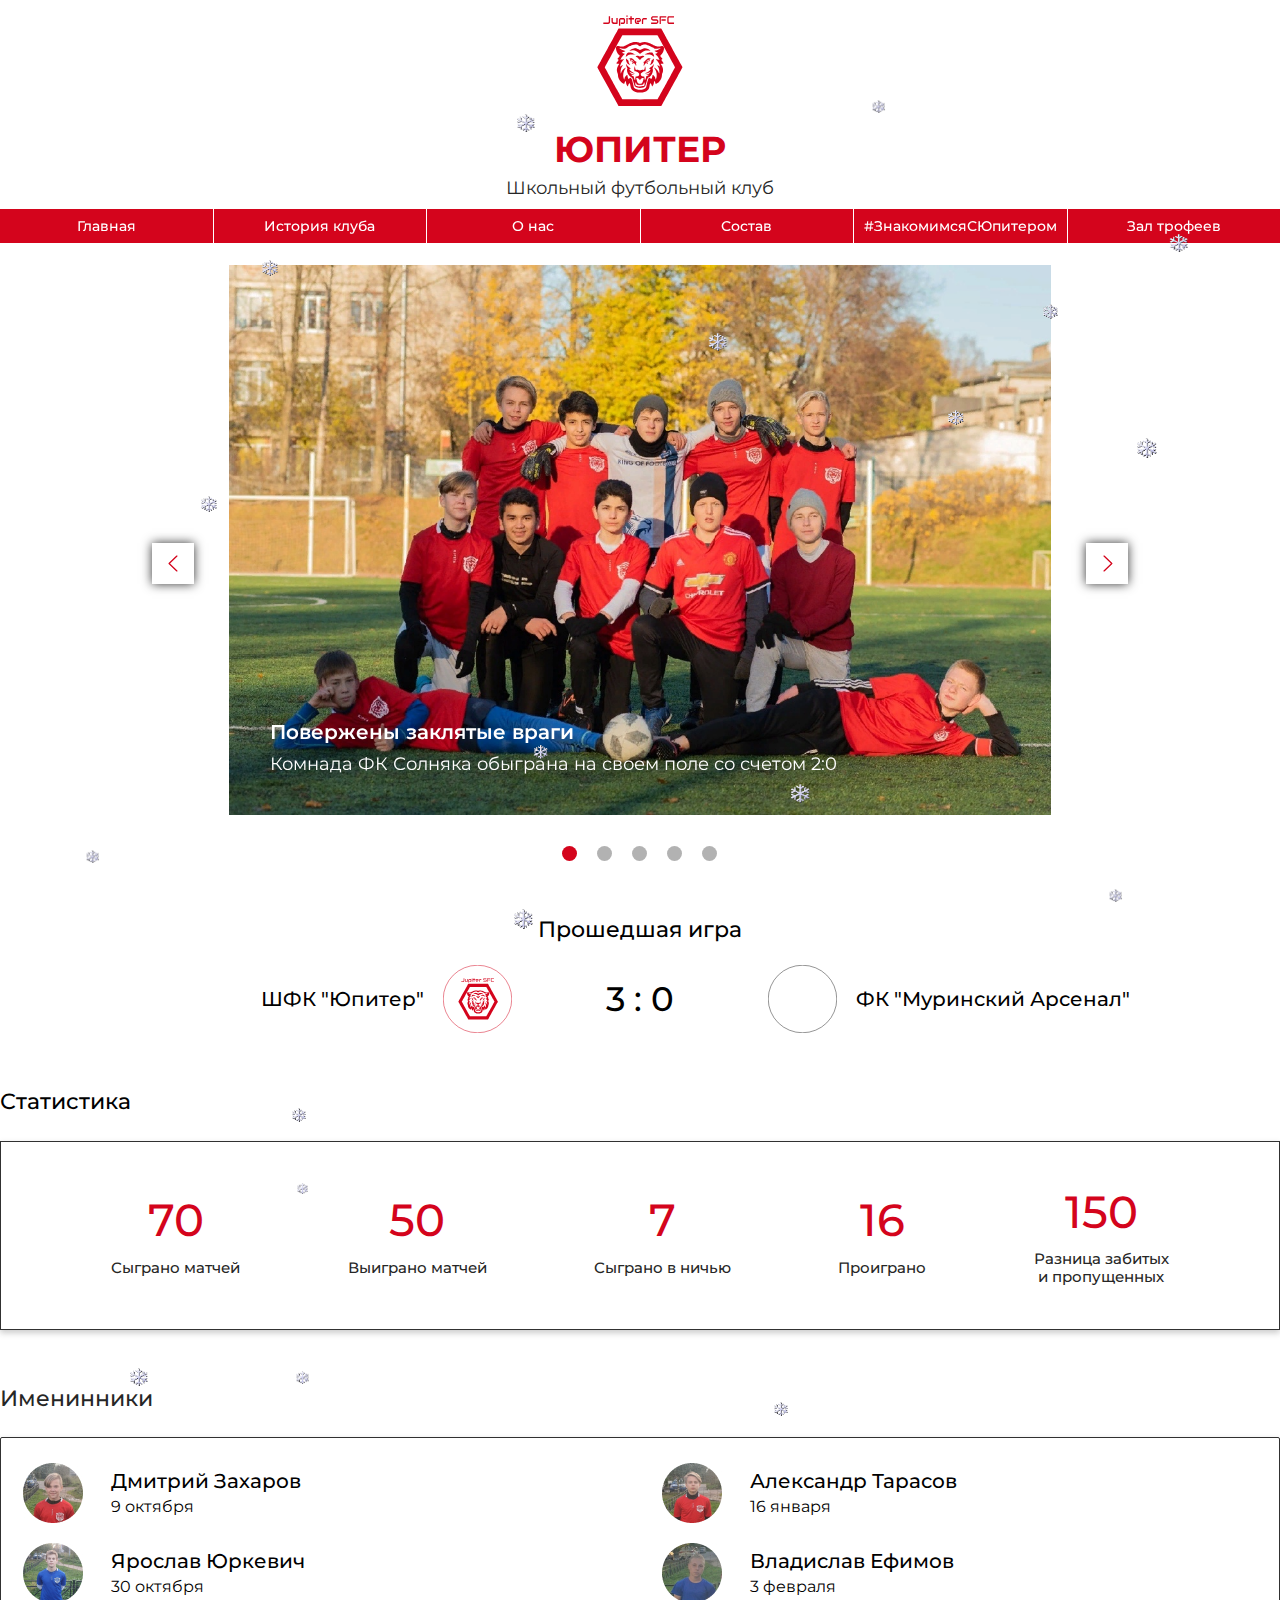
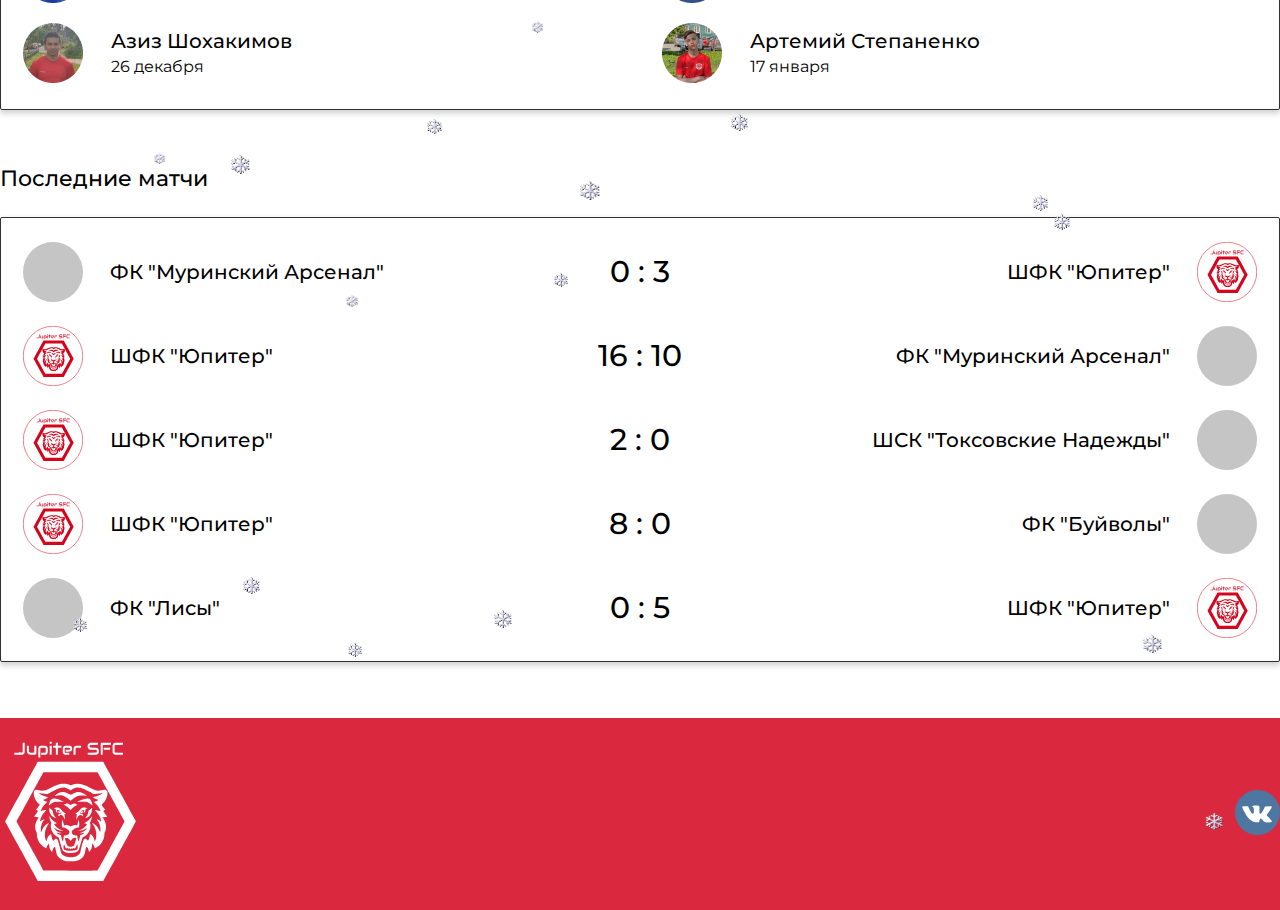
==== commit 064fa4a9: "Добавлены метатеги для сео" ====
--- a/pages/main/index.html
+++ b/pages/main/index.html
@@ -14,7 +14,7 @@
 	<!-- описание страницы -->
 	<meta property="og:description" content='Главная страница ШФК "Юпитер"'>
 	<!-- ссылка на изображение, которое будет публиковаться в записи -->
-	<meta property="og:image" content="https://kostyan87.github.io/Jupiter_site/pages/main/images/meta-logo.svg">
+	<meta property="og:image" content="https://kostyan87.github.io/Jupiter_site/pages/main/images/slider_img-2.jpg">
 	<!-- ссылка на текущую страницу -->
 	<meta property="og:url" content="">
 	<!-- название сайта -->
@@ -31,6 +31,7 @@
 	<meta name="twitter:image" content="https://kostyan87.github.io/Jupiter_site/pages/main/images/meta-logo.svg">
    <link href="https://fonts.googleapis.com/css2?family=Montserrat:wght@400;500;600&display=swap" rel="stylesheet">
    <link rel="stylesheet" href="../../css/style.css">
+   <link rel="shortcut icon" href="favicon.ico" type="image/x-icon">
    <title>ШФК "Юпитер"</title>
 </head>
 <body>
